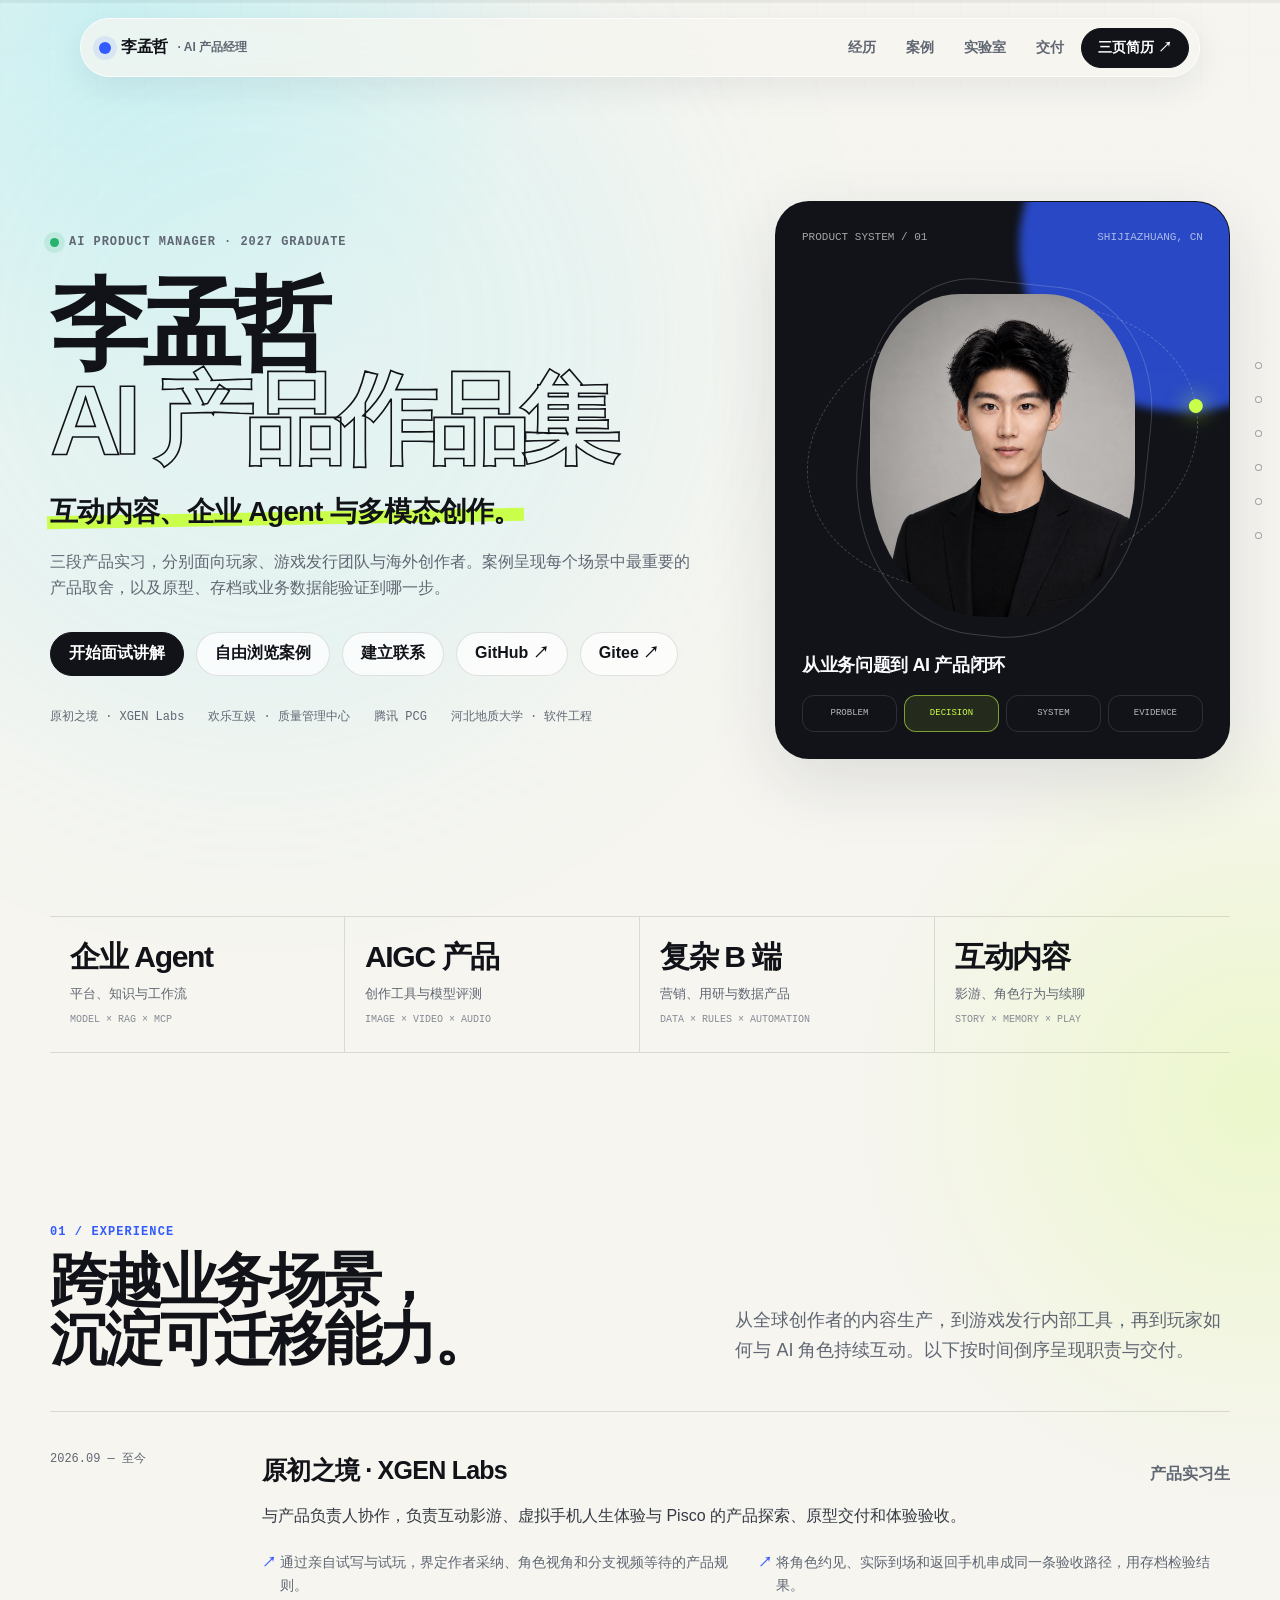
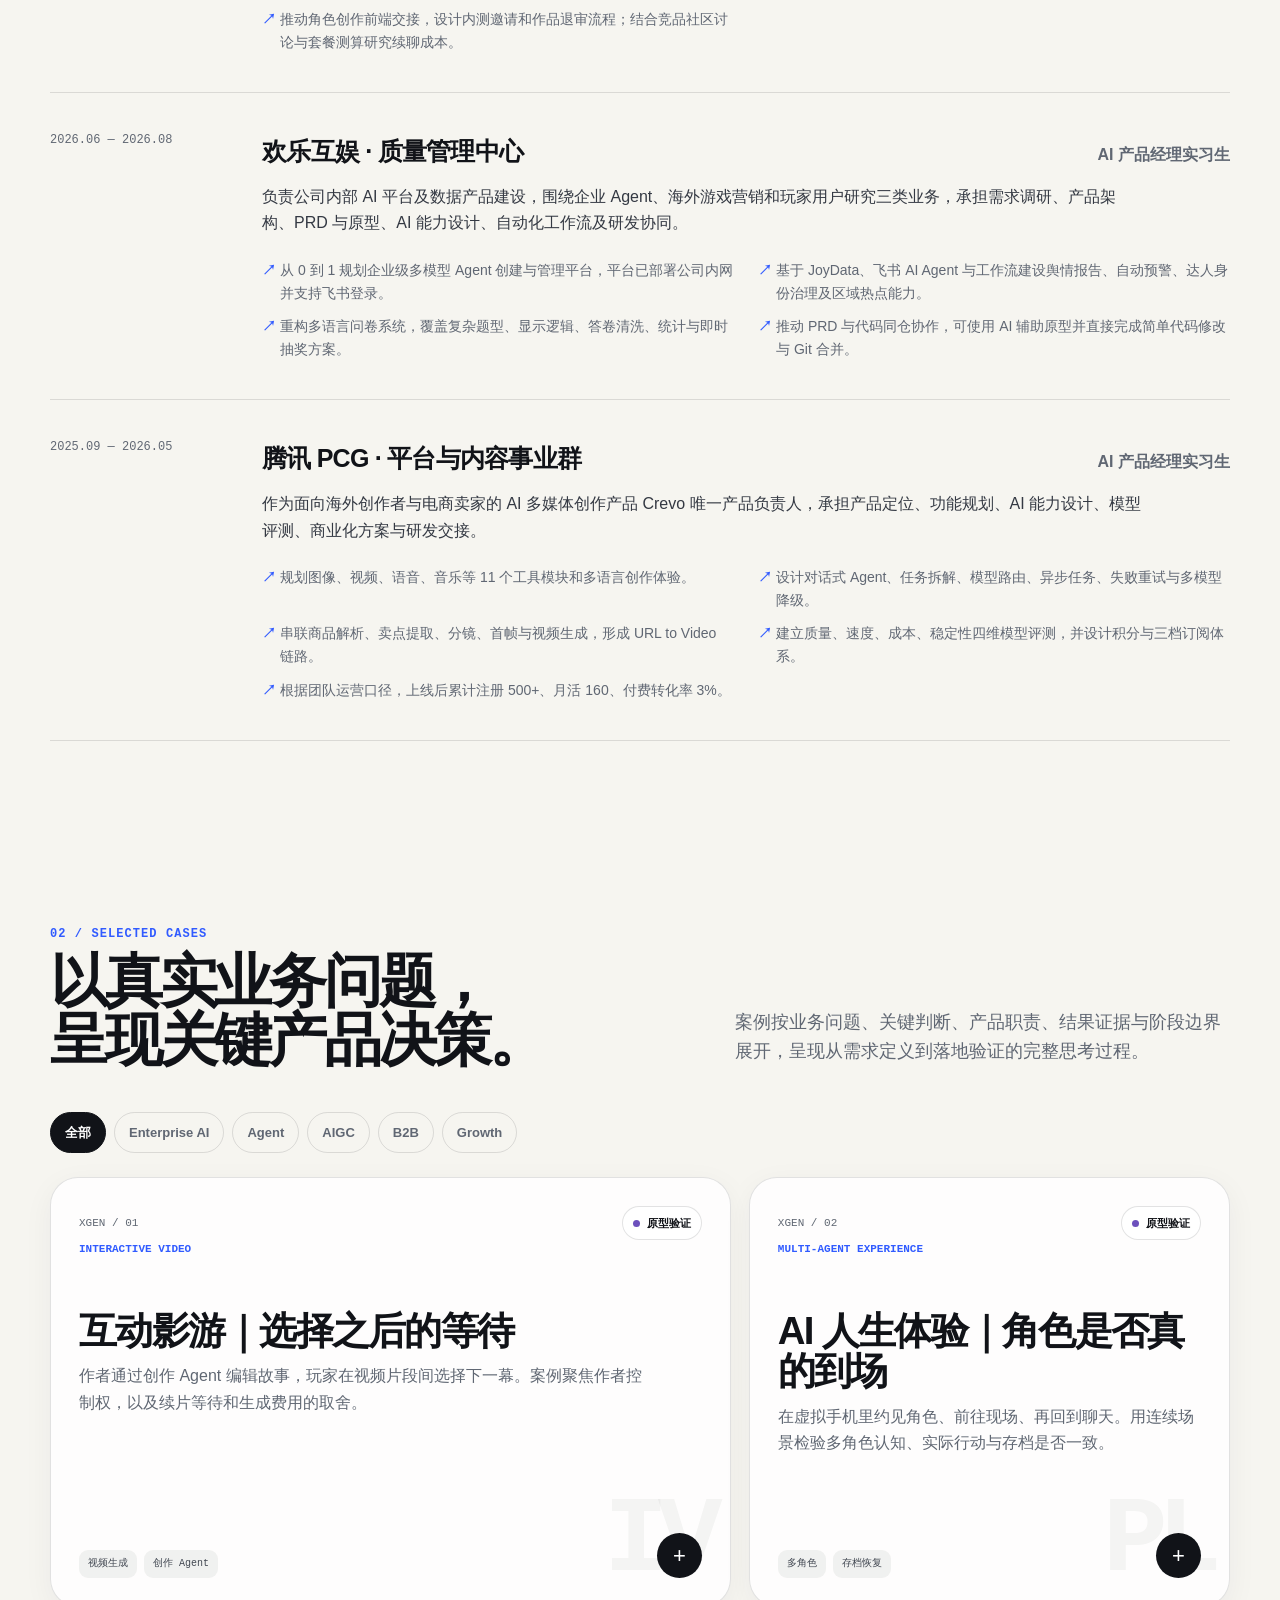
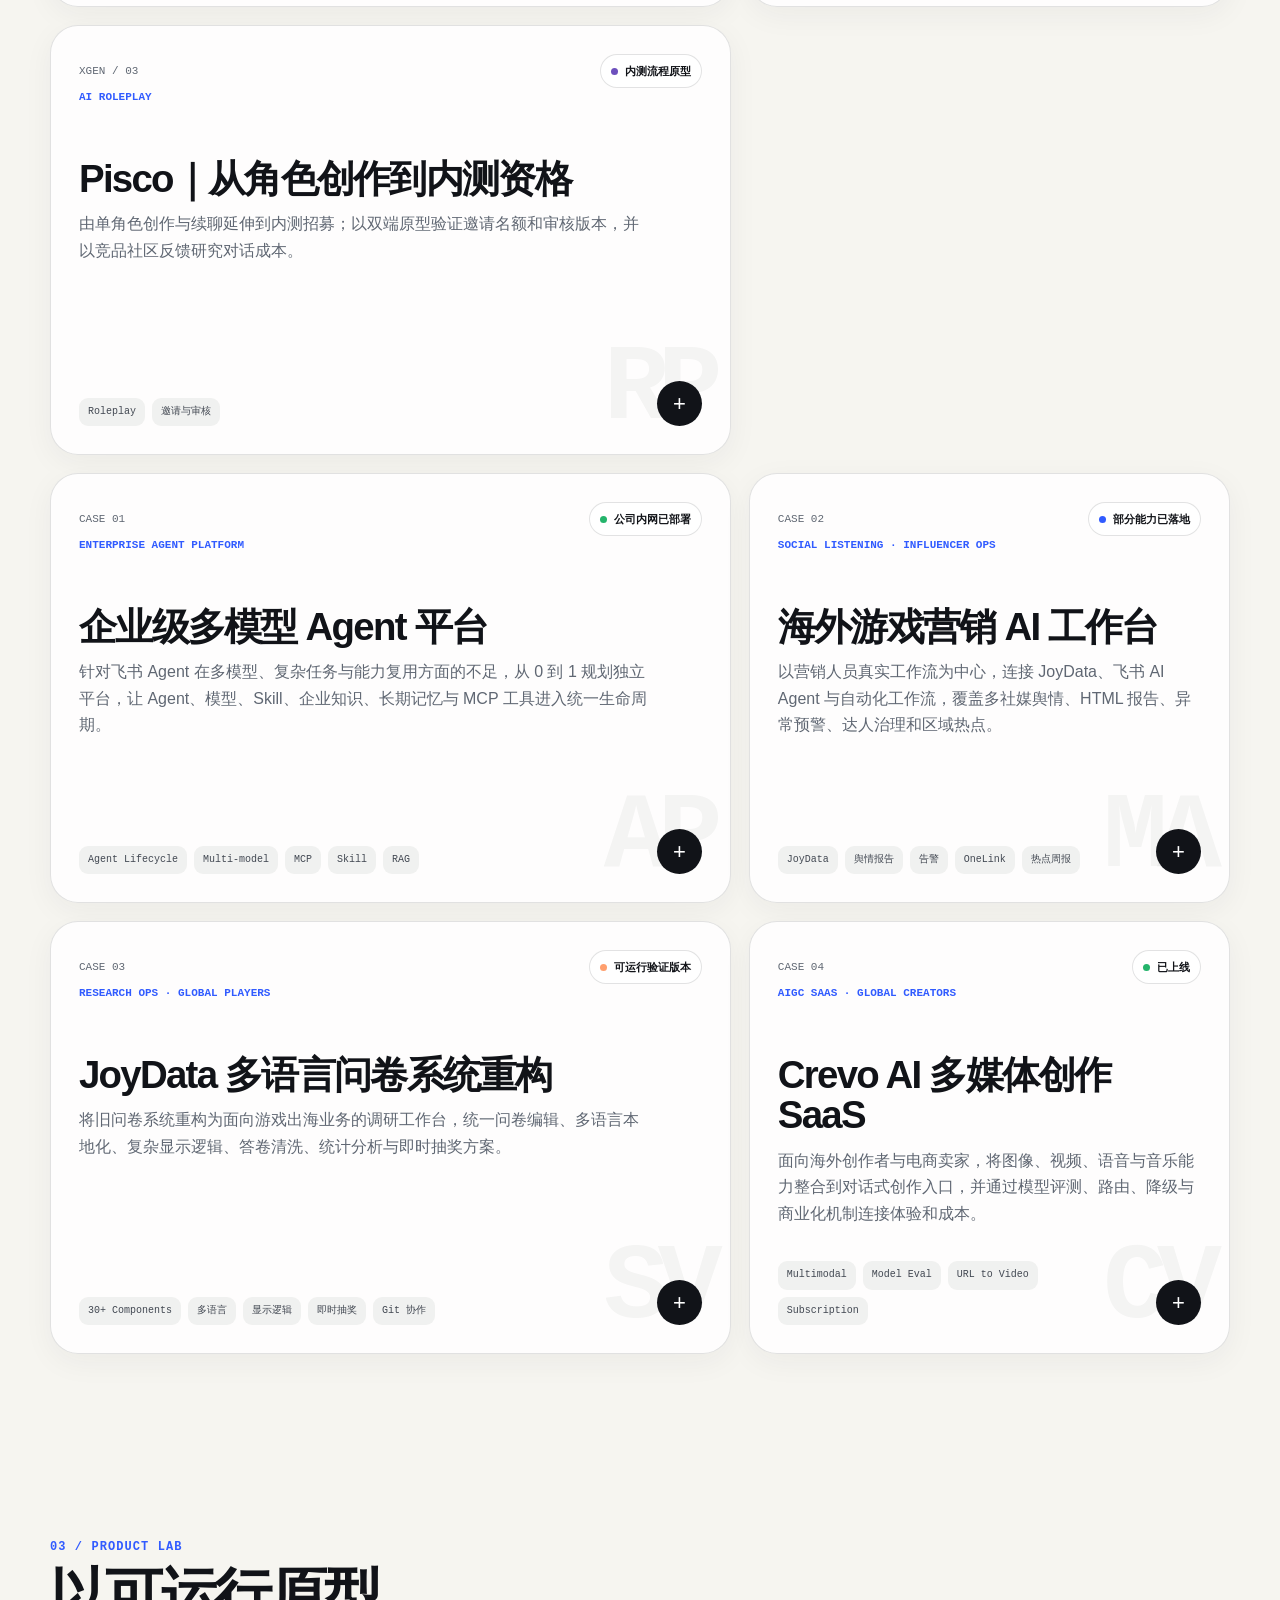
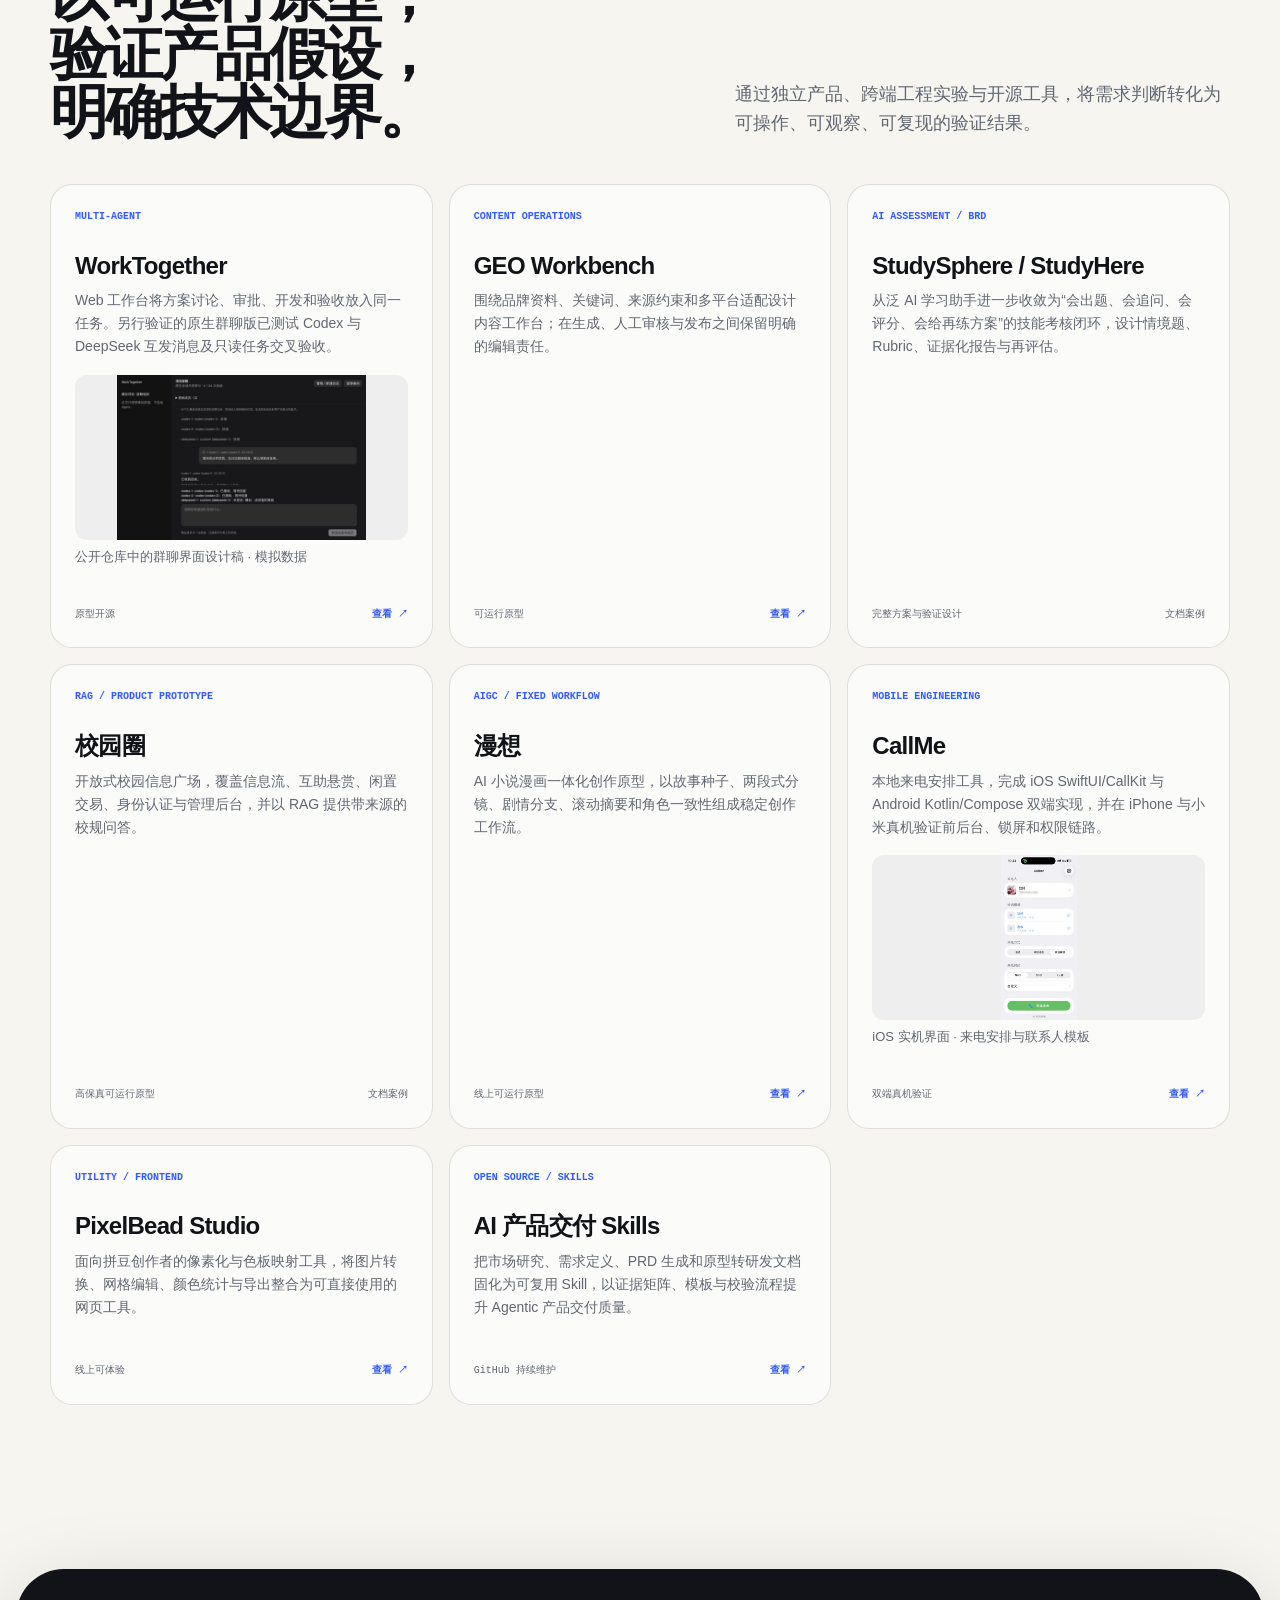
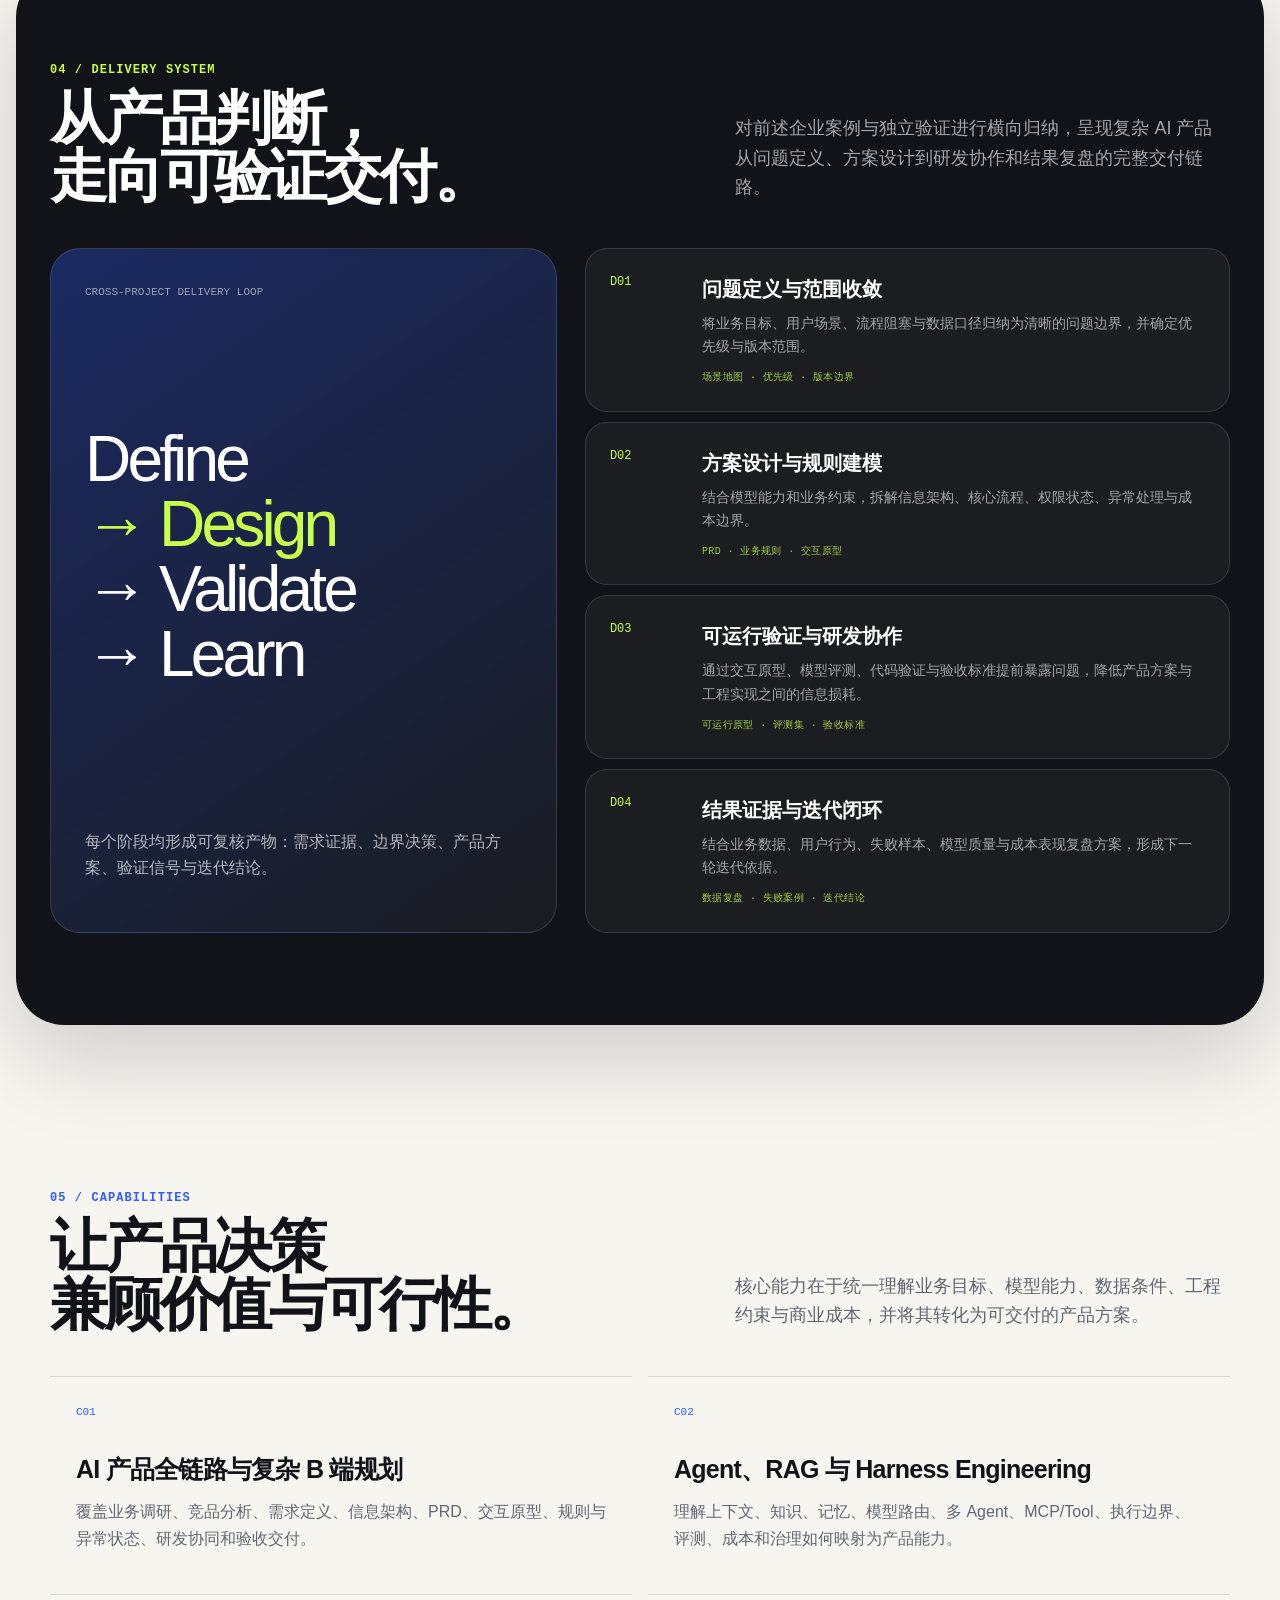
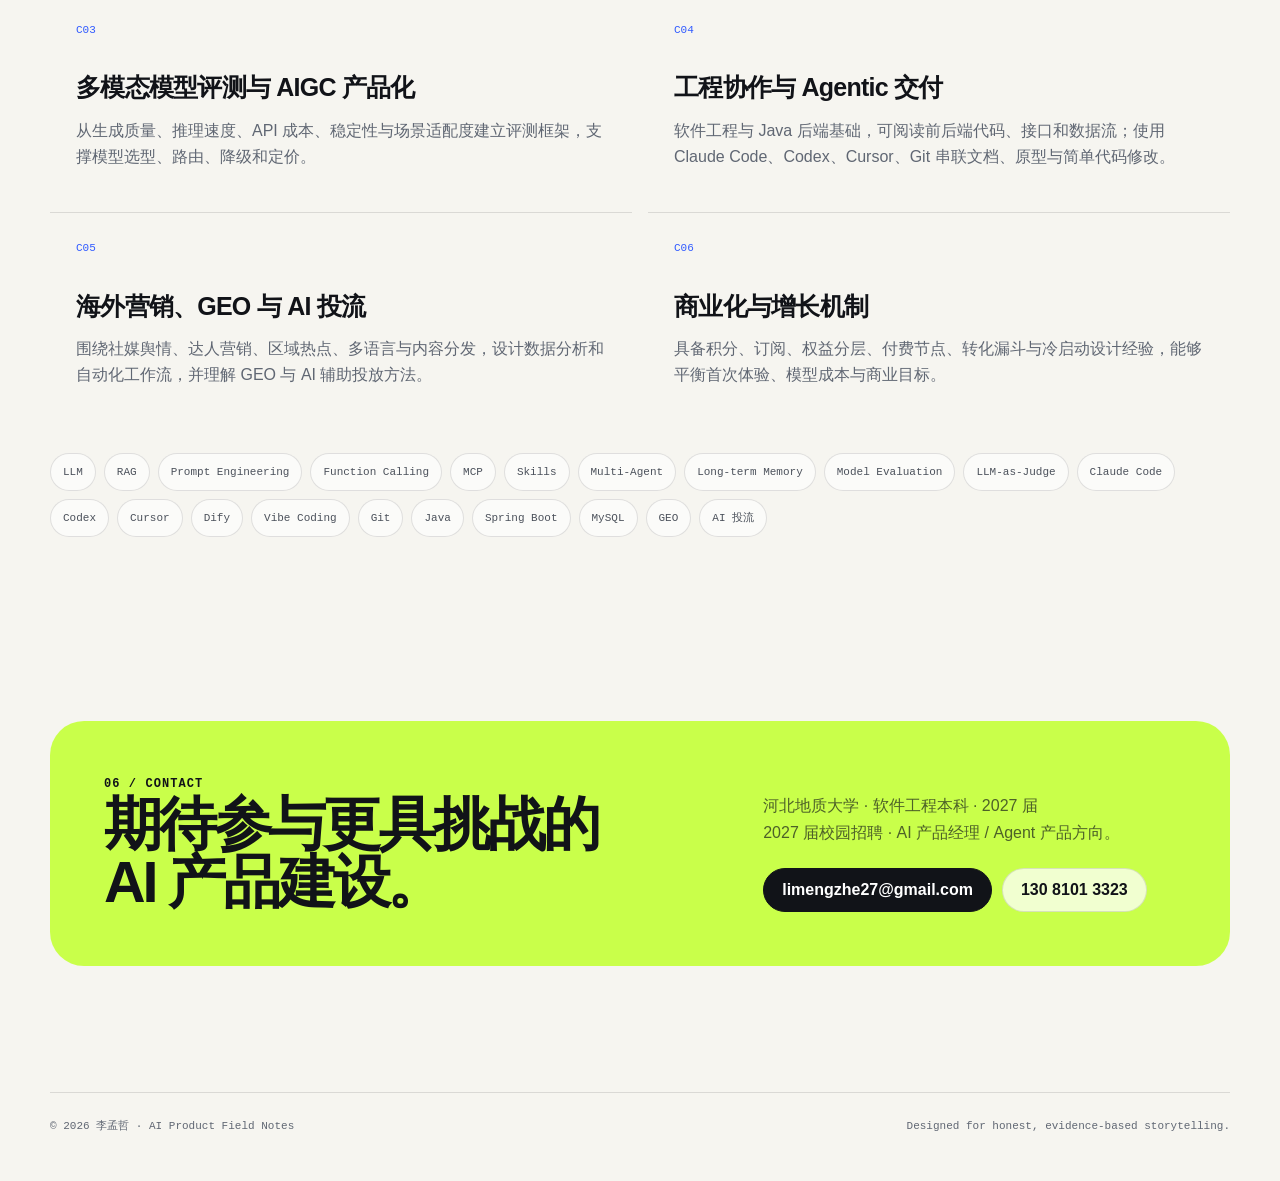
==== index.html @ 2d488826 "Publish interview portfolio and resume on GitHub Pages" ====
<!doctype html>
<html lang="zh-CN">
<head>
  <meta charset="utf-8">
  <meta name="viewport" content="width=device-width, initial-scale=1">
  <meta name="description" content="李孟哲，2027届 AI 产品经理作品集。原初之境、欢乐互娱、腾讯 PCG 三段实习中的产品决策与验证。">
  <meta name="author" content="李孟哲">
  <meta name="keywords" content="AI 产品经理,Agent,RAG,MCP,AIGC,模型评测,复杂 B 端产品,海外营销">
  <meta name="theme-color" content="#f6f5f0">
  <meta property="og:type" content="website">
  <meta property="og:title" content="李孟哲｜AI 产品经理作品集">
  <meta property="og:description" content="把 LLM、Agent 与复杂业务流程转化为能协作、能验证、能落地的产品。">
  <meta property="og:url" content="https://limengzhe27-boop.github.io/ai-product-portfolio/">
  <link rel="canonical" href="https://limengzhe27-boop.github.io/ai-product-portfolio/">
  <link rel="icon" href="data:image/svg+xml,<svg xmlns=%22http://www.w3.org/2000/svg%22 viewBox=%220 0 64 64%22><circle cx=%2232%22 cy=%2232%22 r=%2224%22 fill=%22%23315bff%22/></svg>">
  <title>李孟哲｜AI 产品经理作品集</title>
  <script type="application/ld+json">
    {"@context":"https://schema.org","@type":"Person","name":"李孟哲","jobTitle":"AI 产品经理（2027届）","url":"https://limengzhe27-boop.github.io/ai-product-portfolio/","sameAs":["https://github.com/limengzhe27-boop","https://gitee.com/ztmslmz"],"alumniOf":{"@type":"CollegeOrUniversity","name":"河北地质大学"}}
  </script>
  <style>
    :root {
      --ink: #111318;
      --muted: #606773;
      --paper: #f6f5f0;
      --card: rgba(255, 255, 255, .82);
      --line: rgba(17, 19, 24, .12);
      --blue: #315bff;
      --lime: #c9ff4a;
      --cyan: #67e8f9;
      --orange: #ff9f6e;
      --purple: #9b87f5;
      --shadow: 0 22px 70px rgba(31, 38, 58, .12);
      --radius: 28px;
      --mono: ui-monospace, "SFMono-Regular", Menlo, Monaco, Consolas, monospace;
      --sans: -apple-system, BlinkMacSystemFont, "SF Pro Display", "PingFang SC", "Microsoft YaHei", sans-serif;
    }

    * { box-sizing: border-box; }
    html { scroll-behavior: smooth; }
    body {
      margin: 0;
      color: var(--ink);
      background:
        radial-gradient(circle at 8% 0%, rgba(103, 232, 249, .24), transparent 28rem),
        radial-gradient(circle at 98% 12%, rgba(201, 255, 74, .22), transparent 25rem),
        var(--paper);
      font-family: var(--sans);
      line-height: 1.65;
      overflow-x: hidden;
    }

    main, footer { position: relative; z-index: 1; }

    .scene-wash {
      --wash-color: rgba(103, 232, 249, .34);
      --wash-x: -12vw;
      --wash-y: -8vh;
      --wash-scale: 1;
      position: fixed;
      z-index: 0;
      left: 0;
      top: 0;
      width: min(64vw, 920px);
      aspect-ratio: 1;
      border-radius: 50%;
      background-color: var(--wash-color);
      filter: blur(120px);
      opacity: .34;
      transform: translate3d(var(--wash-x), var(--wash-y), 0) scale(var(--wash-scale));
      transition: transform 1.15s cubic-bezier(.22, 1, .36, 1), background-color 1.1s ease, opacity .8s ease;
      pointer-events: none;
      will-change: transform, background-color;
    }

    body::before {
      content: "";
      position: fixed;
      inset: 0;
      pointer-events: none;
      opacity: .28;
      background-image: linear-gradient(rgba(17,19,24,.035) 1px, transparent 1px), linear-gradient(90deg, rgba(17,19,24,.035) 1px, transparent 1px);
      background-size: 48px 48px;
      mask-image: linear-gradient(to bottom, #000, transparent 62%);
      z-index: 0;
    }

    .page-progress { position: fixed; z-index: 90; inset: 0 0 auto; height: 3px; background: rgba(17,19,24,.06); pointer-events: none; }
    .page-progress span { display: block; width: 100%; height: 100%; background: linear-gradient(90deg, var(--blue), var(--cyan), var(--lime)); transform: scaleX(0); transform-origin: left; will-change: transform; }

    a { color: inherit; text-decoration: none; }
    button { font: inherit; }
    .container { width: min(1180px, calc(100% - 40px)); margin: 0 auto; }

    .nav {
      position: fixed;
      inset: 18px 0 auto;
      z-index: 50;
      pointer-events: none;
    }

    .nav-inner {
      width: min(1120px, calc(100% - 32px));
      margin: auto;
      min-height: 58px;
      display: flex;
      align-items: center;
      justify-content: space-between;
      gap: 18px;
      padding: 8px 10px 8px 18px;
      border: 1px solid rgba(255,255,255,.65);
      border-radius: 999px;
      background: rgba(246,245,240,.76);
      backdrop-filter: blur(18px) saturate(130%);
      box-shadow: 0 10px 34px rgba(31,38,58,.08);
      pointer-events: auto;
    }

    .brand { display: flex; align-items: center; gap: 10px; font-weight: 800; letter-spacing: -.03em; }
    .brand-mark { width: 12px; height: 12px; border-radius: 50%; background: var(--blue); box-shadow: 0 0 0 6px rgba(49,91,255,.10); }
    .brand-role { color: var(--muted); font-size: 12px; font-weight: 650; letter-spacing: 0; }
    .nav-links { display: flex; align-items: center; gap: 4px; }
    .nav-links a { padding: 9px 13px; border-radius: 999px; color: var(--muted); font-size: 14px; font-weight: 650; transition: color .25s ease, background .25s ease, transform .25s ease; }
    .nav-links a:hover { color: var(--ink); background: rgba(255,255,255,.74); }
    .nav-links a.active:not(.button) { color: var(--ink); background: rgba(17,19,24,.08); }

    .button {
      display: inline-flex;
      align-items: center;
      justify-content: center;
      gap: 9px;
      min-height: 44px;
      padding: 0 18px;
      border: 1px solid var(--line);
      border-radius: 999px;
      background: rgba(255,255,255,.74);
      color: var(--ink);
      font-weight: 760;
      cursor: pointer;
      transition: transform .25s cubic-bezier(.22,1,.36,1), box-shadow .25s ease, background .25s ease;
    }

    .button:hover { transform: translateY(-2px); box-shadow: 0 10px 24px rgba(31,38,58,.12); }
    .button.primary { border-color: var(--ink); background: var(--ink); color: #fff; }
    .button.small { min-height: 40px; padding: 0 16px; font-size: 14px; }

    .hero { min-height: 100vh; display: grid; align-items: center; padding: 132px 0 72px; }
    .hero-grid { display: grid; grid-template-columns: minmax(0, 1.12fr) minmax(330px, .78fr); gap: 72px; align-items: center; }
    .eyebrow { display: flex; align-items: center; gap: 10px; color: var(--muted); font-family: var(--mono); font-size: 12px; font-weight: 700; letter-spacing: .08em; text-transform: uppercase; }
    .live-dot { width: 9px; height: 9px; border-radius: 50%; background: #24b46b; box-shadow: 0 0 0 6px rgba(36,180,107,.12); }
    h1 { margin: 26px 0 24px; font-size: clamp(54px, 7.7vw, 112px); line-height: .96; letter-spacing: -.075em; }
    h1 .soft { color: transparent; -webkit-text-stroke: 1.6px var(--ink); }
    .hero-lead { max-width: 780px; margin: 0; font-size: clamp(21px, 2.15vw, 31px); line-height: 1.42; letter-spacing: -.025em; }
    .hero-lead strong { position: relative; z-index: 1; }
    .hero-lead strong::after { content: ""; position: absolute; z-index: -1; left: -3px; right: -3px; bottom: .05em; height: .48em; background: var(--lime); transform: rotate(-1deg); }
    .hero-sub { max-width: 730px; margin: 18px 0 0; color: var(--muted); font-size: 16px; }
    .hero-actions { display: flex; flex-wrap: wrap; gap: 12px; margin-top: 30px; }
    .hero-foot { display: flex; flex-wrap: wrap; gap: 10px 24px; margin-top: 32px; color: var(--muted); font-family: var(--mono); font-size: 12px; }

    .system-card {
      position: relative;
      min-height: 540px;
      padding: 26px;
      overflow: hidden;
      border: 1px solid rgba(17,19,24,.13);
      border-radius: 34px;
      background: #111318;
      color: #f8fafc;
      box-shadow: var(--shadow);
      transform-style: preserve-3d;
      transition: transform .28s cubic-bezier(.22,1,.36,1), box-shadow .28s ease;
      will-change: transform;
    }

    .system-card::before { content: ""; position: absolute; width: 330px; height: 330px; right: -120px; top: -120px; border-radius: 50%; background: var(--blue); filter: blur(4px); opacity: .75; }
    .system-top { position: relative; display: flex; justify-content: space-between; align-items: center; font-family: var(--mono); font-size: 11px; color: rgba(255,255,255,.62); }
    .portrait-wrap { position: relative; width: 66%; margin: 48px auto 22px; }
    .portrait-wrap::before { content: ""; position: absolute; inset: -12px; border: 1px solid rgba(255,255,255,.18); border-radius: 36% 36% 46% 46%; transform: rotate(6deg); }
    .portrait { position: relative; width: 100%; aspect-ratio: .82; object-fit: cover; object-position: center 22%; border-radius: 34% 34% 44% 44%; filter: saturate(.88) contrast(1.03); }
    .orbit { position: absolute; inset: 105px 28px auto; height: 280px; border: 1px dashed rgba(255,255,255,.22); border-radius: 50%; transform: rotate(-14deg); pointer-events: none; }
    .orbit-dot { position: absolute; width: 14px; height: 14px; border-radius: 50%; background: var(--lime); top: 50%; right: -7px; box-shadow: 0 0 22px var(--lime); }
    .system-title { position: relative; margin-top: 26px; font-size: 18px; font-weight: 800; letter-spacing: -.02em; }
    .system-flow { position: relative; display: grid; grid-template-columns: repeat(4, 1fr); gap: 7px; margin-top: 14px; }
    .flow-node { padding: 10px 7px; border: 1px solid rgba(255,255,255,.12); border-radius: 12px; color: rgba(255,255,255,.70); font-family: var(--mono); font-size: 9px; text-align: center; }
    .flow-node.active { border-color: rgba(201,255,74,.55); background: rgba(201,255,74,.10); color: var(--lime); }

    .proof-strip { padding: 16px 0 78px; }
    .proof-grid { display: grid; grid-template-columns: repeat(4, 1fr); border-top: 1px solid var(--line); border-bottom: 1px solid var(--line); }
    .proof { padding: 24px 20px; border-right: 1px solid var(--line); }
    .proof:last-child { border-right: 0; }
    .proof-value { font-size: clamp(24px, 2.35vw, 35px); line-height: 1.08; font-weight: 860; letter-spacing: -.045em; word-break: keep-all; }
    .proof-label { margin-top: 10px; color: var(--muted); font-size: 13px; }
    .proof-note { margin-top: 7px; color: #858b94; font-family: var(--mono); font-size: 10px; }

    .section-rail {
      position: fixed;
      z-index: 40;
      top: 50%;
      right: 18px;
      display: grid;
      gap: 4px;
      transform: translateY(-50%);
    }
    .rail-link { position: relative; width: 22px; height: 30px; display: flex; align-items: center; justify-content: flex-end; color: var(--muted); }
    .rail-dot { width: 7px; height: 7px; border: 1px solid rgba(17,19,24,.36); border-radius: 50%; background: rgba(246,245,240,.84); transition: width .3s ease, height .3s ease, background .3s ease, border-color .3s ease, box-shadow .3s ease; }
    .rail-label { position: absolute; right: 20px; padding: 5px 9px; border: 1px solid rgba(255,255,255,.62); border-radius: 999px; background: rgba(246,245,240,.88); box-shadow: 0 8px 22px rgba(31,38,58,.08); font-family: var(--mono); font-size: 9px; font-weight: 750; white-space: nowrap; opacity: 0; transform: translateX(7px); transition: opacity .25s ease, transform .25s ease; pointer-events: none; }
    .rail-link:hover .rail-label, .rail-link.active .rail-label { opacity: 1; transform: none; }
    .rail-link.active .rail-dot { width: 10px; height: 10px; border-color: var(--blue); background: var(--blue); box-shadow: 0 0 0 5px rgba(49,91,255,.12); }

    section { padding: 92px 0; scroll-margin-top: 92px; }
    .section-head { display: grid; grid-template-columns: minmax(0, 1.12fr) minmax(340px, .88fr); gap: 56px; align-items: end; margin-bottom: 42px; }
    .section-index { color: var(--blue); font-family: var(--mono); font-size: 12px; font-weight: 800; letter-spacing: .09em; text-transform: uppercase; }
    h2 { margin: 8px 0 0; font-size: clamp(38px, 4.5vw, 64px); line-height: 1.02; letter-spacing: -.055em; word-break: keep-all; }
    .title-line { display: block; white-space: nowrap; }
    .section-desc { max-width: 670px; margin: 0 0 3px auto; color: var(--muted); font-size: 18px; }

    .timeline { border-top: 1px solid var(--line); }
    .timeline-item { display: grid; grid-template-columns: 180px 1fr; gap: 32px; padding: 38px 0; border-bottom: 1px solid var(--line); }
    .timeline-date { color: var(--muted); font-family: var(--mono); font-size: 12px; }
    .company-line { display: flex; flex-wrap: wrap; justify-content: space-between; gap: 12px 30px; align-items: baseline; }
    .company { font-size: 25px; font-weight: 850; letter-spacing: -.03em; }
    .role { color: var(--muted); font-weight: 650; }
    .timeline-summary { max-width: 880px; margin: 12px 0 0; color: #343943; }
    .timeline-points { display: grid; grid-template-columns: repeat(2, 1fr); gap: 10px 24px; margin: 22px 0 0; padding: 0; list-style: none; }
    .timeline-points li { position: relative; padding-left: 18px; color: var(--muted); font-size: 14px; }
    .timeline-points li::before { content: "↗"; position: absolute; left: 0; color: var(--blue); font-weight: 800; }

    .case-controls { display: flex; flex-wrap: wrap; gap: 8px; margin-bottom: 24px; }
    .filter { padding: 9px 14px; border: 1px solid var(--line); border-radius: 999px; background: transparent; color: var(--muted); cursor: pointer; font-size: 13px; font-weight: 700; }
    .filter.active, .filter:hover { border-color: var(--ink); background: var(--ink); color: white; }
    .case-grid { display: grid; grid-template-columns: repeat(12, 1fr); gap: 18px; }
    .case-card {
      --mx: 50%;
      --my: 50%;
      grid-column: span 6;
      position: relative;
      min-height: 430px;
      display: flex;
      flex-direction: column;
      padding: 28px;
      overflow: hidden;
      border: 1px solid var(--line);
      border-radius: var(--radius);
      background: var(--card);
      box-shadow: 0 8px 30px rgba(31,38,58,.05);
      cursor: pointer;
      transition: transform .35s cubic-bezier(.22,1,.36,1), box-shadow .3s ease, opacity .25s ease;
    }
    .case-card:hover { transform: translateY(-5px); box-shadow: var(--shadow); }
    .case-card::before { content: ""; position: absolute; z-index: 0; inset: 0; background: radial-gradient(420px circle at var(--mx) var(--my), rgba(49,91,255,.12), transparent 44%); opacity: 0; transition: opacity .3s ease; pointer-events: none; }
    .case-card:hover::before { opacity: 1; }
    .case-card.wide { grid-column: span 7; }
    .case-card.narrow { grid-column: span 5; }
    .case-card::after { content: attr(data-code); position: absolute; right: 18px; bottom: -24px; color: rgba(17,19,24,.045); font-family: var(--mono); font-size: 108px; font-weight: 900; letter-spacing: -.1em; }
    .case-top { position: relative; z-index: 1; display: flex; align-items: center; justify-content: space-between; gap: 12px; }
    .case-number { color: var(--muted); font-family: var(--mono); font-size: 11px; }
    .stage { display: inline-flex; align-items: center; gap: 7px; padding: 7px 10px; border: 1px solid var(--line); border-radius: 999px; background: rgba(255,255,255,.7); font-size: 11px; font-weight: 800; }
    .stage::before { content: ""; width: 7px; height: 7px; border-radius: 50%; background: var(--stage, #78808c); }
    .case-title { position: relative; z-index: 1; margin: 52px 0 12px; font-size: clamp(28px, 3vw, 44px); line-height: 1.06; letter-spacing: -.045em; }
    .case-kicker { position: relative; z-index: 1; color: var(--blue); font-family: var(--mono); font-size: 11px; font-weight: 800; text-transform: uppercase; }
    .case-desc { position: relative; z-index: 1; max-width: 570px; margin: 0; color: var(--muted); }
    .case-bottom { position: relative; z-index: 1; display: flex; align-items: end; justify-content: space-between; gap: 22px; margin-top: auto; padding-top: 34px; }
    .tag-list { display: flex; flex-wrap: wrap; gap: 7px; }
    .tag { padding: 6px 9px; border-radius: 9px; background: rgba(17,19,24,.055); color: #424852; font-family: var(--mono); font-size: 10px; }
    .open-case { width: 45px; height: 45px; flex: 0 0 auto; display: grid; place-items: center; border-radius: 50%; background: var(--ink); color: #fff; font-size: 22px; transition: transform .2s ease; }
    .case-card:hover .open-case { transform: rotate(45deg); }

    .method { width: min(1480px, calc(100% - 32px)); margin: 72px auto; border-radius: 48px; background: #111318; color: white; box-shadow: 0 30px 90px rgba(17,19,24,.18); overflow: hidden; }
    .method .section-desc { color: rgba(255,255,255,.62); }
    .method .section-index { color: var(--lime); }
    .method-grid { display: grid; grid-template-columns: .88fr 1.12fr; gap: 28px; align-items: stretch; }
    .formula { min-height: 460px; display: flex; flex-direction: column; justify-content: space-between; padding: 34px; border: 1px solid rgba(255,255,255,.12); border-radius: 30px; background: linear-gradient(145deg, rgba(49,91,255,.32), rgba(255,255,255,.04)); }
    .formula-label { color: rgba(255,255,255,.56); font-family: var(--mono); font-size: 11px; }
    .formula-main { margin: 36px 0; font-size: clamp(40px, 5vw, 76px); line-height: 1.02; letter-spacing: -.06em; }
    .formula-main .accent { color: var(--lime); }
    .formula-note { max-width: 540px; color: rgba(255,255,255,.68); }
    .method-stack { display: grid; gap: 10px; }
    .method-card { display: grid; grid-template-columns: 72px 1fr; gap: 20px; padding: 24px; border: 1px solid rgba(255,255,255,.12); border-radius: 22px; background: rgba(255,255,255,.045); }
    .method-code { color: var(--lime); font-family: var(--mono); font-size: 12px; }
    .method-card h3 { margin: 0 0 6px; font-size: 20px; }
    .method-card p { margin: 0; color: rgba(255,255,255,.6); font-size: 14px; }
    .method-output { margin-top: 12px; color: rgba(201,255,74,.78); font-family: var(--mono); font-size: 10px; letter-spacing: .04em; text-transform: uppercase; }

    .lab-grid { display: grid; grid-template-columns: repeat(3, 1fr); gap: 16px; }
    .lab-card { min-height: 260px; padding: 24px; border: 1px solid var(--line); border-radius: 22px; background: rgba(255,255,255,.58); display: flex; flex-direction: column; }
    .lab-type { color: var(--blue); font-family: var(--mono); font-size: 10px; font-weight: 800; text-transform: uppercase; }
    .lab-card h3 { margin: 26px 0 10px; font-size: 24px; line-height: 1.15; letter-spacing: -.03em; }
    .lab-card p { margin: 0; color: var(--muted); font-size: 14px; }
    .lab-foot { display: flex; justify-content: space-between; align-items: center; gap: 10px; margin-top: auto; padding-top: 24px; color: var(--muted); font-family: var(--mono); font-size: 10px; }
    .lab-foot a { color: var(--blue); font-weight: 800; }

    .capability-grid { display: grid; grid-template-columns: repeat(2, 1fr); gap: 16px; }
    .capability { padding: 26px; border-top: 1px solid var(--line); }
    .capability-num { color: var(--blue); font-family: var(--mono); font-size: 11px; }
    .capability h3 { margin: 28px 0 9px; font-size: 25px; letter-spacing: -.03em; }
    .capability p { margin: 0; color: var(--muted); }
    .skill-cloud { display: flex; flex-wrap: wrap; gap: 8px; margin-top: 38px; }
    .skill-cloud span { padding: 9px 12px; border: 1px solid var(--line); border-radius: 999px; background: rgba(255,255,255,.58); color: #4b515b; font-family: var(--mono); font-size: 11px; }

    .contact-card { display: grid; grid-template-columns: 1.2fr .8fr; gap: 40px; padding: 54px; border-radius: 34px; background: var(--lime); }
    .contact-card h2 { max-width: 720px; margin: 0; }
    .contact-side { align-self: end; }
    .contact-side p { margin: 0 0 22px; color: rgba(17,19,24,.67); }
    .contact-links { display: flex; flex-wrap: wrap; gap: 10px; }
    footer { padding: 34px 0 46px; color: var(--muted); font-family: var(--mono); font-size: 11px; }
    .footer-inner { display: flex; justify-content: space-between; gap: 20px; border-top: 1px solid var(--line); padding-top: 24px; }

    .drawer-backdrop { position: fixed; inset: 0; z-index: 80; display: flex; justify-content: flex-end; visibility: hidden; opacity: 0; background: rgba(17,19,24,.42); backdrop-filter: blur(0); transition: opacity .35s ease, visibility .35s, backdrop-filter .35s ease; pointer-events: none; }
    .drawer-backdrop.open { visibility: visible; opacity: 1; backdrop-filter: blur(8px); pointer-events: auto; }
    .drawer { width: min(720px, 100%); height: 100%; overflow-y: auto; padding: 34px clamp(24px, 5vw, 54px) 54px; background: var(--paper); box-shadow: -30px 0 80px rgba(17,19,24,.22); transform: translateX(100%) scale(.985); transition: transform .42s cubic-bezier(.22,1,.36,1); }
    .drawer-backdrop.open .drawer { transform: none; }
    .drawer-top { display: flex; justify-content: space-between; align-items: center; gap: 18px; }
    .drawer-close { width: 44px; height: 44px; border: 1px solid var(--line); border-radius: 50%; background: white; cursor: pointer; font-size: 22px; }
    .drawer h3 { margin: 52px 0 10px; max-width: 620px; font-size: clamp(36px, 4vw, 54px); line-height: 1.03; letter-spacing: -.052em; text-wrap: balance; }
    .drawer-summary { color: var(--muted); font-size: 18px; }
    .drawer-meta { display: grid; grid-template-columns: repeat(3, 1fr); gap: 10px; margin: 28px 0; }
    .meta-cell { padding: 14px; border: 1px solid var(--line); border-radius: 14px; background: rgba(255,255,255,.62); }
    .meta-label { color: var(--muted); font-family: var(--mono); font-size: 9px; text-transform: uppercase; }
    .meta-value { margin-top: 7px; font-size: 13px; font-weight: 780; }
    .drawer-section { margin-top: 34px; }
    .drawer-section h4 { margin: 0 0 12px; font-size: 14px; text-transform: uppercase; letter-spacing: .08em; }
    .drawer-section ul { margin: 0; padding: 0; list-style: none; }
    .drawer-section li { position: relative; padding: 12px 0 12px 22px; border-top: 1px solid var(--line); }
    .drawer-section li::before { content: "↗"; position: absolute; left: 0; color: var(--blue); font-weight: 800; }
    .truth-note { margin-top: 34px; padding: 18px; border: 1px solid rgba(49,91,255,.28); border-radius: 16px; background: rgba(49,91,255,.06); color: #3f4651; font-size: 13px; }
    .drawer-stats { display: grid; grid-template-columns: repeat(2, 1fr); gap: 10px; margin-top: 28px; }
    .drawer-stat { padding: 18px; border-radius: 16px; background: #111318; color: white; }
    .drawer-stat b { display: block; color: var(--lime); font-size: 28px; letter-spacing: -.04em; }
    .drawer-stat span { color: rgba(255,255,255,.62); font-size: 12px; }

    .reveal { opacity: 1; transform: none; }
    .motion-ready .reveal { opacity: 0; filter: blur(7px); transform: translateY(38px) scale(.985); transition: opacity .72s ease, filter .72s ease, transform .85s cubic-bezier(.22,1,.36,1); }
    .motion-ready .reveal.visible { opacity: 1; filter: none; transform: none; }
    .motion-ready .motion-item { opacity: 0; transform: translateY(24px); transition: opacity .55s ease var(--delay, 0ms), transform .72s cubic-bezier(.22,1,.36,1) var(--delay, 0ms); }
    .motion-ready .reveal.visible .motion-item, .motion-ready .motion-item.visible { opacity: 1; transform: none; }
    .motion-ready .title-line { opacity: 0; transform: translateY(22px); transition: opacity .62s ease, transform .78s cubic-bezier(.22,1,.36,1); }
    .motion-ready .visible .title-line { opacity: 1; transform: none; }
    .motion-ready .visible .title-line:nth-child(2) { transition-delay: 90ms; }
    .motion-ready .visible .title-line:nth-child(3) { transition-delay: 160ms; }
    .motion-ready .visible .title-line:nth-child(4) { transition-delay: 220ms; }
    .case-grid.is-switching .case-card { opacity: 0; transform: translateY(12px) scale(.985); }

    @media (max-width: 1040px) {
      .section-head { grid-template-columns: 1fr; gap: 24px; }
      .section-desc { margin-left: 0; }
      .section-rail { display: none; }
    }

    @media (max-width: 900px) {
      .nav-links a:not(.resume-link) { display: none; }
      .hero-grid, .method-grid, .contact-card { grid-template-columns: 1fr; }
      .system-card { min-height: 490px; }
      .portrait-wrap { width: 46%; min-width: 220px; }
      .section-desc { margin-left: 0; }
      .proof-grid { grid-template-columns: repeat(2, 1fr); }
      .proof:nth-child(2) { border-right: 0; }
      .proof:nth-child(-n+2) { border-bottom: 1px solid var(--line); }
      .case-card, .case-card.wide, .case-card.narrow { grid-column: span 12; }
      .lab-grid { grid-template-columns: repeat(2, 1fr); }
    }

    @media (max-width: 640px) {
      .container { width: min(100% - 26px, 1180px); }
      .nav { top: 10px; }
      .nav-inner { width: calc(100% - 18px); min-height: 52px; }
      .brand { font-size: 14px; }
      .brand-role { display: none; }
      .hero { padding-top: 112px; }
      h1 { font-size: clamp(48px, 14vw, 64px); }
      h2 { font-size: clamp(32px, 9vw, 42px); }
      .hero-grid { gap: 40px; }
      .system-card { min-height: 450px; padding: 20px; }
      .portrait-wrap { width: 62%; }
      .proof { padding: 20px 12px; }
      section { padding: 72px 0; }
      .method { width: calc(100% - 14px); margin: 38px auto; border-radius: 30px; }
      .timeline-item { grid-template-columns: 1fr; gap: 10px; }
      .timeline-points { grid-template-columns: 1fr; }
      .lab-grid, .capability-grid { grid-template-columns: 1fr; }
      .contact-card { padding: 32px 24px; }
      .drawer-meta { grid-template-columns: 1fr; }
      .drawer-stats { grid-template-columns: 1fr; }
      .footer-inner { flex-direction: column; }
    }

    @media (max-width: 360px) {
      h2 { font-size: 30px; }
    }

    @media (prefers-reduced-motion: reduce) {
      *, *::before, *::after { scroll-behavior: auto !important; animation: none !important; transition: none !important; }
      .reveal, .motion-ready .reveal, .motion-ready .motion-item, .motion-ready .title-line { opacity: 1; filter: none; transform: none; }
      .scene-wash, .page-progress { display: none; }
    }
    .tour-nav { position:sticky; bottom:0; display:flex; flex-wrap:wrap; align-items:center; gap:.5rem; background:var(--card); padding:12px 0; margin-top:18px; } .tour-nav span{margin-right:auto}.tour-nav button:disabled{opacity:.4}
    .lab-figure{margin:16px 0}.lab-figure img{width:100%;height:165px;object-fit:contain;display:block;background:#eee;border-radius:12px}.lab-figure figcaption{font-size:13px;margin-top:6px;color:var(--muted)}
  </style>
</head>
<body>
  <div class="scene-wash" id="sceneWash" aria-hidden="true"></div>
  <div class="page-progress" aria-hidden="true"><span id="pageProgressBar"></span></div>
  <nav class="nav" aria-label="主导航">
    <div class="nav-inner">
      <a class="brand" href="#top" aria-label="李孟哲的个人作品集首页"><span class="brand-mark"></span><span>李孟哲</span><span class="brand-role">· AI 产品经理</span></a>
      <div class="nav-links">
        <a href="#experience" data-section="experience">经历</a>
        <a href="#cases" data-section="cases">案例</a>
        <a href="#lab" data-section="lab">实验室</a>
        <a href="#method" data-section="method">交付</a>
        <a class="button small primary resume-link" href="./assets/resume-2027.pdf" target="_blank" rel="noreferrer">三页简历 ↗</a>
      </div>
    </div>
  </nav>

  <nav class="section-rail" aria-label="章节进度">
    <a class="rail-link" href="#experience" data-section="experience"><span class="rail-label">01 经历</span><span class="rail-dot"></span></a>
    <a class="rail-link" href="#cases" data-section="cases"><span class="rail-label">02 案例</span><span class="rail-dot"></span></a>
    <a class="rail-link" href="#lab" data-section="lab"><span class="rail-label">03 实验室</span><span class="rail-dot"></span></a>
    <a class="rail-link" href="#method" data-section="method"><span class="rail-label">04 交付</span><span class="rail-dot"></span></a>
    <a class="rail-link" href="#capabilities" data-section="capabilities"><span class="rail-label">05 能力</span><span class="rail-dot"></span></a>
    <a class="rail-link" href="#contact" data-section="contact"><span class="rail-label">06 联系</span><span class="rail-dot"></span></a>
  </nav>

  <main id="top">
    <section class="hero" data-scene="top">
      <div class="container hero-grid">
        <div class="reveal">
          <div class="eyebrow"><span class="live-dot"></span>AI PRODUCT MANAGER · 2027 GRADUATE</div>
          <h1>李孟哲<br><span class="soft">AI 产品作品集</span></h1>
          <p class="hero-lead"><strong>互动内容、企业 Agent 与多模态创作。</strong></p>
          <p class="hero-sub">三段产品实习，分别面向玩家、游戏发行团队与海外创作者。案例呈现每个场景中最重要的产品取舍，以及原型、存档或业务数据能验证到哪一步。</p>
          <div class="hero-actions">
            <button type="button" class="button primary" id="tourStart">开始面试讲解</button><a class="button" href="#cases">自由浏览案例</a>
            <a class="button" href="mailto:limengzhe27@gmail.com">建立联系</a>
            <a class="button" href="https://github.com/limengzhe27-boop" target="_blank" rel="noreferrer">GitHub ↗</a>
            <a class="button" href="https://gitee.com/ztmslmz" target="_blank" rel="noreferrer">Gitee ↗</a>
          </div>
          <div class="hero-foot"><span>原初之境 · XGEN Labs</span><span>欢乐互娱 · 质量管理中心</span><span>腾讯 PCG</span><span>河北地质大学 · 软件工程</span></div>
        </div>

        <aside class="system-card reveal" aria-label="个人产品系统图">
          <div class="system-top"><span>PRODUCT SYSTEM / 01</span><span>SHIJIAZHUANG, CN</span></div>
          <div class="orbit"><span class="orbit-dot"></span></div>
          <div class="portrait-wrap"><img class="portrait" src="./assets/portrait.png" alt="李孟哲证件照"></div>
          <div class="system-title">从业务问题到 AI 产品闭环</div>
          <div class="system-flow">
            <div class="flow-node">PROBLEM</div>
            <div class="flow-node active">DECISION</div>
            <div class="flow-node">SYSTEM</div>
            <div class="flow-node">EVIDENCE</div>
          </div>
        </aside>
      </div>
    </section>

    <div class="proof-strip">
      <div class="container proof-grid reveal">
        <div class="proof"><div class="proof-value">企业 Agent</div><div class="proof-label">平台、知识与工作流</div><div class="proof-note">MODEL × RAG × MCP</div></div>
        <div class="proof"><div class="proof-value">AIGC 产品</div><div class="proof-label">创作工具与模型评测</div><div class="proof-note">IMAGE × VIDEO × AUDIO</div></div>
        <div class="proof"><div class="proof-value">复杂 B 端</div><div class="proof-label">营销、用研与数据产品</div><div class="proof-note">DATA × RULES × AUTOMATION</div></div>
        <div class="proof"><div class="proof-value">互动内容</div><div class="proof-label">影游、角色行为与续聊</div><div class="proof-note">STORY × MEMORY × PLAY</div></div>
      </div>
    </div>

    <section id="experience">
      <div class="container">
        <header class="section-head reveal">
          <div><div class="section-index">01 / EXPERIENCE</div><h2><span class="title-line">跨越业务场景，</span><span class="title-line">沉淀可迁移能力。</span></h2></div>
          <p class="section-desc">从全球创作者的内容生产，到游戏发行内部工具，再到玩家如何与 AI 角色持续互动。以下按时间倒序呈现职责与交付。</p>
        </header>

        <div class="timeline reveal">
          <article class="timeline-item"><div class="timeline-date">2026.09 — 至今</div><div><div class="company-line"><div class="company">原初之境 · XGEN Labs</div><div class="role">产品实习生</div></div><p class="timeline-summary">与产品负责人协作，负责互动影游、虚拟手机人生体验与 Pisco 的产品探索、原型交付和体验验收。</p><ul class="timeline-points"><li>通过亲自试写与试玩，界定作者采纳、角色视角和分支视频等待的产品规则。</li><li>将角色约见、实际到场和返回手机串成同一条验收路径，用存档检验结果。</li><li>推动角色创作前端交接，设计内测邀请和作品退审流程；结合竞品社区讨论与套餐测算研究续聊成本。</li></ul></div></article>
          <article class="timeline-item">
            <div class="timeline-date">2026.06 — 2026.08</div>
            <div>
              <div class="company-line"><div class="company">欢乐互娱 · 质量管理中心</div><div class="role">AI 产品经理实习生</div></div>
              <p class="timeline-summary">负责公司内部 AI 平台及数据产品建设，围绕企业 Agent、海外游戏营销和玩家用户研究三类业务，承担需求调研、产品架构、PRD 与原型、AI 能力设计、自动化工作流及研发协同。</p>
              <ul class="timeline-points">
                <li>从 0 到 1 规划企业级多模型 Agent 创建与管理平台，平台已部署公司内网并支持飞书登录。</li>
                <li>基于 JoyData、飞书 AI Agent 与工作流建设舆情报告、自动预警、达人身份治理及区域热点能力。</li>
                <li>重构多语言问卷系统，覆盖复杂题型、显示逻辑、答卷清洗、统计与即时抽奖方案。</li>
                <li>推动 PRD 与代码同仓协作，可使用 AI 辅助原型并直接完成简单代码修改与 Git 合并。</li>
              </ul>
            </div>
          </article>

          <article class="timeline-item">
            <div class="timeline-date">2025.09 — 2026.05</div>
            <div>
              <div class="company-line"><div class="company">腾讯 PCG · 平台与内容事业群</div><div class="role">AI 产品经理实习生</div></div>
              <p class="timeline-summary">作为面向海外创作者与电商卖家的 AI 多媒体创作产品 Crevo 唯一产品负责人，承担产品定位、功能规划、AI 能力设计、模型评测、商业化方案与研发交接。</p>
              <ul class="timeline-points">
                <li>规划图像、视频、语音、音乐等 11 个工具模块和多语言创作体验。</li>
                <li>设计对话式 Agent、任务拆解、模型路由、异步任务、失败重试与多模型降级。</li>
                <li>串联商品解析、卖点提取、分镜、首帧与视频生成，形成 URL to Video 链路。</li>
                <li>建立质量、速度、成本、稳定性四维模型评测，并设计积分与三档订阅体系。</li>
                <li>根据团队运营口径，上线后累计注册 500+、月活 160、付费转化率 3%。</li>
              </ul>
            </div>
          </article>
        </div>
      </div>
    </section>

    <section id="cases">
      <div class="container">
        <header class="section-head reveal">
          <div><div class="section-index">02 / SELECTED CASES</div><h2><span class="title-line">以真实业务问题，</span><span class="title-line">呈现关键产品决策。</span></h2></div>
          <p class="section-desc">案例按业务问题、关键判断、产品职责、结果证据与阶段边界展开，呈现从需求定义到落地验证的完整思考过程。</p>
        </header>
        <div class="case-controls reveal" id="caseFilters"></div>
        <div class="case-grid reveal" id="caseGrid"></div>
      </div>
    </section>

    <section id="lab">
      <div class="container">
        <header class="section-head reveal">
          <div><div class="section-index">03 / PRODUCT LAB</div><h2><span class="title-line">以可运行原型，</span><span class="title-line">验证产品假设，</span><span class="title-line">明确技术边界。</span></h2></div>
          <p class="section-desc">通过独立产品、跨端工程实验与开源工具，将需求判断转化为可操作、可观察、可复现的验证结果。</p>
        </header>
        <div class="lab-grid reveal" id="labGrid"></div>
      </div>
    </section>

    <section class="method" id="method">
      <div class="container">
        <header class="section-head reveal">
          <div><div class="section-index">04 / DELIVERY SYSTEM</div><h2><span class="title-line">从产品判断，</span><span class="title-line">走向可验证交付。</span></h2></div>
          <p class="section-desc">对前述企业案例与独立验证进行横向归纳，呈现复杂 AI 产品从问题定义、方案设计到研发协作和结果复盘的完整交付链路。</p>
        </header>
        <div class="method-grid reveal">
          <div class="formula">
            <div class="formula-label">CROSS-PROJECT DELIVERY LOOP</div>
            <div class="formula-main">Define<br><span class="accent">→ Design</span><br>→ Validate<br>→ Learn</div>
            <p class="formula-note">每个阶段均形成可复核产物：需求证据、边界决策、产品方案、验证信号与迭代结论。</p>
          </div>
          <div class="method-stack">
            <article class="method-card"><div class="method-code">D01</div><div><h3>问题定义与范围收敛</h3><p>将业务目标、用户场景、流程阻塞与数据口径归纳为清晰的问题边界，并确定优先级与版本范围。</p><div class="method-output">场景地图 · 优先级 · 版本边界</div></div></article>
            <article class="method-card"><div class="method-code">D02</div><div><h3>方案设计与规则建模</h3><p>结合模型能力和业务约束，拆解信息架构、核心流程、权限状态、异常处理与成本边界。</p><div class="method-output">PRD · 业务规则 · 交互原型</div></div></article>
            <article class="method-card"><div class="method-code">D03</div><div><h3>可运行验证与研发协作</h3><p>通过交互原型、模型评测、代码验证与验收标准提前暴露问题，降低产品方案与工程实现之间的信息损耗。</p><div class="method-output">可运行原型 · 评测集 · 验收标准</div></div></article>
            <article class="method-card"><div class="method-code">D04</div><div><h3>结果证据与迭代闭环</h3><p>结合业务数据、用户行为、失败样本、模型质量与成本表现复盘方案，形成下一轮迭代依据。</p><div class="method-output">数据复盘 · 失败案例 · 迭代结论</div></div></article>
          </div>
        </div>
      </div>
    </section>

    <section id="capabilities">
      <div class="container">
        <header class="section-head reveal">
          <div><div class="section-index">05 / CAPABILITIES</div><h2><span class="title-line">让产品决策</span><span class="title-line">兼顾价值与可行性。</span></h2></div>
          <p class="section-desc">核心能力在于统一理解业务目标、模型能力、数据条件、工程约束与商业成本，并将其转化为可交付的产品方案。</p>
        </header>
        <div class="capability-grid reveal">
          <article class="capability"><div class="capability-num">C01</div><h3>AI 产品全链路与复杂 B 端规划</h3><p>覆盖业务调研、竞品分析、需求定义、信息架构、PRD、交互原型、规则与异常状态、研发协同和验收交付。</p></article>
          <article class="capability"><div class="capability-num">C02</div><h3>Agent、RAG 与 Harness Engineering</h3><p>理解上下文、知识、记忆、模型路由、多 Agent、MCP/Tool、执行边界、评测、成本和治理如何映射为产品能力。</p></article>
          <article class="capability"><div class="capability-num">C03</div><h3>多模态模型评测与 AIGC 产品化</h3><p>从生成质量、推理速度、API 成本、稳定性与场景适配度建立评测框架，支撑模型选型、路由、降级和定价。</p></article>
          <article class="capability"><div class="capability-num">C04</div><h3>工程协作与 Agentic 交付</h3><p>软件工程与 Java 后端基础，可阅读前后端代码、接口和数据流；使用 Claude Code、Codex、Cursor、Git 串联文档、原型与简单代码修改。</p></article>
          <article class="capability"><div class="capability-num">C05</div><h3>海外营销、GEO 与 AI 投流</h3><p>围绕社媒舆情、达人营销、区域热点、多语言与内容分发，设计数据分析和自动化工作流，并理解 GEO 与 AI 辅助投放方法。</p></article>
          <article class="capability"><div class="capability-num">C06</div><h3>商业化与增长机制</h3><p>具备积分、订阅、权益分层、付费节点、转化漏斗与冷启动设计经验，能够平衡首次体验、模型成本与商业目标。</p></article>
        </div>
        <div class="skill-cloud reveal">
          <span>LLM</span><span>RAG</span><span>Prompt Engineering</span><span>Function Calling</span><span>MCP</span><span>Skills</span><span>Multi-Agent</span><span>Long-term Memory</span><span>Model Evaluation</span><span>LLM-as-Judge</span><span>Claude Code</span><span>Codex</span><span>Cursor</span><span>Dify</span><span>Vibe Coding</span><span>Git</span><span>Java</span><span>Spring Boot</span><span>MySQL</span><span>GEO</span><span>AI 投流</span>
        </div>
      </div>
    </section>

    <section id="contact">
      <div class="container">
        <div class="contact-card reveal">
          <div><div class="section-index" style="color:var(--ink)">06 / CONTACT</div><h2><span class="title-line">期待参与更具挑战的</span><span class="title-line">AI 产品建设。</span></h2></div>
          <div class="contact-side"><p>河北地质大学 · 软件工程本科 · 2027 届<br>2027 届校园招聘 · AI 产品经理 / Agent 产品方向。</p><div class="contact-links"><a class="button primary" href="mailto:limengzhe27@gmail.com">limengzhe27@gmail.com</a><a class="button" href="tel:13081013323">130 8101 3323</a></div></div>
        </div>
      </div>
    </section>
  </main>

  <footer><div class="container footer-inner"><span>© 2026 李孟哲 · AI Product Field Notes</span><span>Designed for honest, evidence-based storytelling.</span></div></footer>

  <div class="drawer-backdrop" id="drawerBackdrop" aria-hidden="true">
    <aside class="drawer" id="drawer" role="dialog" aria-modal="true" aria-labelledby="drawerTitle"></aside>
  </div>

  <script>
    const CASES = [
      {"id":"video","title":"互动影游｜选择之后的等待","kicker":"Interactive Video","problem":"玩家选完分支才开始生成，成本可控，却可能在故事最需要连贯时留下空白。","decision":"把“生成成功”与“玩家可播放”设为两项验收；提前生成未选分支会产生费用，因此不以预生成数量作为优化目标。","actions":["亲自试写双主角故事，拆分建议生成、作者采纳和稿件保存。","区分角色知道的线索和玩家在其他视角看过的事实。","分段检查脚本准备、媒体取回、首帧衔接和实际可播放时间。"],"outcomes":["交付创作与试玩原型，形成换角、续玩和视频衔接的验收用例。"],"truth":"原型验证，未将分支预生成描述为已取得线上时延改善。","categories":["全部","AIGC","Agent"],"company":"原初之境","role":"产品实习生","period":"2026.09—至今","stage":"原型验证","stageColor":"#6d50bd","desc":"玩家选完分支才开始生成，成本可控，却可能在故事最需要连贯时留下空白。","tags":["视频生成","创作 Agent"],"code":"IV","number":"XGEN / 01","size":"wide"},
      {"id":"life","title":"AI 人生体验｜角色是否真的到场","kicker":"Multi-agent Experience","problem":"角色在聊天里答应见面，并不等于玩家进入现场后能遇见它。","decision":"导演协调世界进展；角色根据所知和目标行动。只有系统记录了行动结果，才应改变地点、会话或存档。","actions":["把约见、出发、到场、现场回应、返回手机串为连续场景。","区分用户资料、虚构设定与角色认知；为中断回复设计分段保存与重试规则。"],"outcomes":["原有存档复测了人物到场与现场交流。","合成存档验证两名角色对同一动态发表评论，刷新后仍可读取。"],"truth":"两类存档分开验证，不等同于真实玩家留存或长期自主运行。","categories":["全部","Agent","AIGC"],"company":"原初之境","role":"产品实习生","period":"2026.09—至今","stage":"原型验证","stageColor":"#6d50bd","desc":"角色在聊天里答应见面，并不等于玩家进入现场后能遇见它。","tags":["多角色","存档恢复"],"code":"PL","number":"XGEN / 02","size":"narrow"},
      {"id":"pisco","title":"Pisco｜从角色创作到内测资格","kicker":"AI Roleplay","problem":"玩家可能既在官网申请，也从好友取得邀请。若按入口计数，会出现同一人占两个名额。","decision":"将申请、登录、获得资格分开记录，以账号绑定资格；好友领取成功后释放平台预留名额。","actions":["推动角色创建、发布与历史续聊的可运行前端交接。","梳理旧答卷回查、作品退回后修改原稿并重提的运营路径。","研究 Tipsy 社区一周内 1,373 条去重消息，关注遗忘剧情后重试仍需扣费的反馈。"],"outcomes":["交付用户端和运营后台演示版本。","推动制作覆盖竞品 17 个历史套餐档位的计算器，比较相同预算下的可聊轮数与每百轮费用。"],"truth":"内测流程为原型验证；套餐数字来自竞品研究，不代表 Pisco 的用户或收入。","categories":["全部","AIGC","Growth"],"company":"原初之境","role":"产品实习生","period":"2026.09—至今","stage":"内测流程原型","stageColor":"#6d50bd","desc":"玩家可能既在官网申请，也从好友取得邀请。若按入口计数，会出现同一人占两个名额。","tags":["Roleplay","邀请与审核"],"code":"RP","number":"XGEN / 03","size":"wide"},
      {
        id: 'agent-platform', code: 'AP', number: 'CASE 01', size: 'wide', categories: ['全部', 'Enterprise AI', 'Agent'],
        title: '企业级多模型 Agent 平台', kicker: 'Enterprise Agent Platform', stage: '公司内网已部署', stageColor: '#24b46b',
        desc: '针对飞书 Agent 在多模型、复杂任务与能力复用方面的不足，从 0 到 1 规划独立平台，让 Agent、模型、Skill、企业知识、长期记忆与 MCP 工具进入统一生命周期。',
        tags: ['Agent Lifecycle', 'Multi-model', 'MCP', 'Skill', 'RAG'],
        company: '欢乐互娱', role: 'AI 产品经理', period: '2026.06—08',
        problem: '业务团队需要更灵活地创建和复用 Agent，但原有入口难以承载多模型选择、复杂任务、多 Agent 协作、企业知识与工具统一管理。',
        decision: '不再继续为单个飞书 Agent 叠加能力，而是把模型、知识、记忆、Skill 与工具抽象为平台级资源，并用草稿、测试、发布和回滚管理完整生命周期。',
        actions: [
          '规划手动配置与自然语言创建两种路径，统一“创建草稿—编辑配置—测试评测—审核发布—版本回滚”流程。',
          '设计模型选择与调整、单/多 Agent 执行、Skill、企业知识、长期记忆及 MCP 工具等核心模块。',
          '规划平台内创建及可信 URL 导入 Skill、来源记录、版本更新与显式绑定规则。',
          '设计企业 Wiki 混合检索、来源引用，以及用户可确认、编辑和删除的长期记忆。',
          '通过受控工具方案连接 JoyData、公司翻译系统、翻译记忆库、术语库与本地化能力。'
        ],
        outcomes: [
          '形成 Agent 从创建、配置、测试到发布和回滚的统一产品闭环。',
          '让模型、Skill、知识、记忆和工具成为可配置、可复用的企业能力。',
          '平台现已部署公司内网，员工连接内网后可通过飞书账号登录使用。'
        ],
        truth: '负责产品规划与核心功能设计；平台内网部署由团队完成。',
      },
      {
        id: 'marketing-ai', code: 'MA', number: 'CASE 02', size: 'narrow', categories: ['全部', 'Enterprise AI', 'Agent', 'Growth'],
        title: '海外游戏营销 AI 工作台', kicker: 'Social Listening · Influencer Ops', stage: '部分能力已落地', stageColor: '#315bff',
        desc: '以营销人员真实工作流为中心，连接 JoyData、飞书 AI Agent 与自动化工作流，覆盖多社媒舆情、HTML 报告、异常预警、达人治理和区域热点。',
        tags: ['JoyData', '舆情报告', '告警', 'OneLink', '热点周报'],
        company: '欢乐互娱', role: 'AI 产品经理', period: '2026.06—08',
        problem: '海外营销信息分散在多社媒、达人档案、OneLink 与飞书表格中；查询、判断、建档和回填高度依赖人工，且缺少可追溯的舆情分析与告警链路。',
        decision: '不把舆情、预警、达人和热点分别做成孤立机器人，而是以营销人员的工作流和 JoyData 数据为主体：Agent 负责查询与归纳，自动化流程负责监测和同步，原始记录始终可回溯。',
        actions: [
          '负责 JoyData 官媒舆情页面，聚合 Discord、Facebook、YouTube、Instagram、App Store 与 JoymakerClub 评论。',
          '设计飞书 Agent 查询：按游戏、平台、地区与时间提炼趋势、情绪、话题、代表性原声和运营建议，并生成 HTML 舆情报告。',
          '规划“定时监测—同期基线—评论下钻—事件去重—首次/升级推送—持续追踪”预警闭环。',
          '设计达人跨社媒身份补全、链接标准化、传递式去重与主记录归并，串联达人建档和 OneLink 协作。',
          '整合 TikTok、YouTube/Google Trends、Google、Reddit、X 等来源，形成按地区筛选和 AI 归纳的热点周报。'
        ],
        outcomes: [
          'JoyData 官媒舆情页面已形成多平台评论聚合、筛选、翻译、标签、导出与原帖回溯入口。',
          '形成“自然语言查询—AI 总结—HTML 报告”及分级预警的完整产品方案。',
          '把达人身份、建联地区、OneLink 与合作信息同步从分散操作整理为可编排工作流。'
        ],
        truth: 'JoyData 官媒舆情页面已落地；Agent、预警、达人与热点能力处于不同建设阶段，因此统一标注为“部分能力已落地”。',
      },
      {
        id: 'survey', code: 'SV', number: 'CASE 03', size: 'wide', categories: ['全部', 'Enterprise AI', 'B2B'],
        title: 'JoyData 多语言问卷系统重构', kicker: 'Research Ops · Global Players', stage: '可运行验证版本', stageColor: '#ff9f6e',
        desc: '将旧问卷系统重构为面向游戏出海业务的调研工作台，统一问卷编辑、多语言本地化、复杂显示逻辑、答卷清洗、统计分析与即时抽奖方案。',
        tags: ['30+ Components', '多语言', '显示逻辑', '即时抽奖', 'Git 协作'],
        company: '欢乐互娱', role: 'AI 产品经理', period: '2026.06—08',
        problem: '旧系统入口与 JoyData 割裂，功能密度高，多语言内容依赖重复创建，复杂题型、发布锁定、数据清洗与海外身份规则缺少统一定义。',
        decision: '不为每种语言复制整份问卷，而是用稳定字段 ID 共享结构、分离语言内容；复杂题型和显示逻辑先通过可运行原型验证，再进入正式接口接入阶段。',
        actions: [
          '重构问卷工作台、国内/海外工作空间、项目分组、模板、回收站和草稿/收集中/已结束状态。',
          '规划 30 余种题目与排版组件，并按题型定义显示条件、实时执行、隐藏答案清理和失效条件处理。',
          '设计原文/译文对照、稳定字段 ID、翻译状态及 Excel、CSV、飞书多维表格导入导出。',
          '建立答卷有效性、重复去重、评分判定和逐题型统计口径。',
          '规划即时抽奖的资格、九宫格奖池、概率、库存、防重复、领取时限及过期释放，并通过可运行页面验证。'
        ],
        outcomes: [
          '完成工作台、编辑器、多语言、设置发布、玩家答题、答卷明细与数据统计等可运行页面。',
          '形成显示逻辑、多语言、发布锁定、答卷有效性、统计和即时抽奖的复杂规则基线。',
          '将 PRD 与代码共同维护在 Git 仓库，可直接参与简单前端修改与合并协作。'
        ],
        truth: '当前为产品方案与可运行验证版本，尚未接入 JoyData 生产环境；即时抽奖已完成产品设计与原型验证，尚未上线。',
      },
      {
        id: 'crevo', code: 'CV', number: 'CASE 04', size: 'narrow', categories: ['全部', 'AIGC', 'Agent', 'Growth'],
        title: 'Crevo AI 多媒体创作 SaaS', kicker: 'AIGC SaaS · Global Creators', stage: '已上线', stageColor: '#24b46b',
        desc: '面向海外创作者与电商卖家，将图像、视频、语音与音乐能力整合到对话式创作入口，并通过模型评测、路由、降级与商业化机制连接体验和成本。',
        tags: ['Multimodal', 'Model Eval', 'URL to Video', 'Subscription'],
        company: '腾讯 PCG', role: 'AI 产品经理', period: '2025.09—2026.05',
        problem: '用户需要在多个生成工具之间切换、重复学习 Prompt 和模型参数；电商广告素材制作还涉及商品解析、脚本、首帧和视频等跨步骤协作。',
        decision: '不把多模态能力平铺成一组彼此割裂的工具，而是用统一对话入口承接意图和任务编排，并以质量、速度、成本和稳定性评测驱动模型路由、降级与计费。',
        actions: [
          '规划图像、视频、语音、音乐等 11 个工具模块及简中、繁中、英语、日语、韩语多语言方案。',
          '设计对话式 Agent 的意图识别、任务拆解、Prompt 优化、模型调用、异步任务和实时进度反馈。',
          '规划多模型路由、失败重试与降级机制，降低生成失败对核心体验的影响。',
          '设计 URL to Video：商品页解析—卖点提取—风格选择—分镜脚本—首帧—视频生成。',
          '建立质量、速度、API 成本、稳定性四维模型评测，并规划积分与三档订阅体系。'
        ],
        outcomes: [
          '完成从产品方案、AI 能力、模型评测到商业化与研发协作的完整交付。',
          '产品上线后累计注册 500+、月活 160、付费转化率 3%，D1 留存 18%、D7 留存 9%。'
        ],
        stats: [['500+', '累计注册'], ['160', '月活用户'], ['3%', '付费转化'], ['18%', 'D1 留存']],
        truth: '运营数据由团队提供并采用团队统计口径，不作个人单独贡献归因。',
      }
    ];

    const summaries = {
      video: '作者通过创作 Agent 编辑故事，玩家在视频片段间选择下一幕。案例聚焦作者控制权，以及续片等待和生成费用的取舍。',
      life: '在虚拟手机里约见角色、前往现场、再回到聊天。用连续场景检验多角色认知、实际行动与存档是否一致。',
      pisco: '由单角色创作与续聊延伸到内测招募；以双端原型验证邀请名额和审核版本，并以竞品社区反馈研究对话成本。'
    };
    CASES.forEach(item => { if (summaries[item.id]) item.desc = summaries[item.id]; });
    const LABS = [
      {type:'MULTI-AGENT', title:'WorkTogether', desc:'Web 工作台将方案讨论、审批、开发和验收放入同一任务。另行验证的原生群聊版已测试 Codex 与 DeepSeek 互发消息及只读任务交叉验收。', status:'原型开源', href:'https://github.com/limengzhe27-boop/workTogether', pic:'worktogether-concept.jpg',caption:'公开仓库中的群聊界面设计稿 · 模拟数据'},
      {type:'CONTENT OPERATIONS',title:'GEO Workbench',desc:'围绕品牌资料、关键词、来源约束和多平台适配设计内容工作台；在生成、人工审核与发布之间保留明确的编辑责任。',status:'可运行原型',href:'https://github.com/limengzhe27-boop/geo2'},
      {type:'AI ASSESSMENT / BRD', title:'StudySphere / StudyHere', desc:'从泛 AI 学习助手进一步收敛为“会出题、会追问、会评分、会给再练方案”的技能考核闭环，设计情境题、Rubric、证据化报告与再评估。', status:'完整方案与验证设计', href:''},
      {type:'RAG / PRODUCT PROTOTYPE', title:'校园圈', desc:'开放式校园信息广场，覆盖信息流、互助悬赏、闲置交易、身份认证与管理后台，并以 RAG 提供带来源的校规问答。', status:'高保真可运行原型', href:''},
      {type:'AIGC / FIXED WORKFLOW', title:'漫想', desc:'AI 小说漫画一体化创作原型，以故事种子、两段式分镜、剧情分支、滚动摘要和角色一致性组成稳定创作工作流。', status:'线上可运行原型', href:'https://manxiang.site'},
      {type:'MOBILE ENGINEERING', title:'CallMe', desc:'本地来电安排工具，完成 iOS SwiftUI/CallKit 与 Android Kotlin/Compose 双端实现，并在 iPhone 与小米真机验证前后台、锁屏和权限链路。', status:'双端真机验证', href:'https://github.com/limengzhe27-boop/CallMe',pic:'callme-home.jpg',caption:'iOS 实机界面 · 来电安排与联系人模板'},
      {type:'UTILITY / FRONTEND', title:'PixelBead Studio', desc:'面向拼豆创作者的像素化与色板映射工具，将图片转换、网格编辑、颜色统计与导出整合为可直接使用的网页工具。', status:'线上可体验', href:'https://pixel-bead-studio-theta.vercel.app'},
      {type:'OPEN SOURCE / SKILLS', title:'AI 产品交付 Skills', desc:'把市场研究、需求定义、PRD 生成和原型转研发文档固化为可复用 Skill，以证据矩阵、模板与校验流程提升 Agentic 产品交付质量。', status:'GitHub 持续维护', href:'https://github.com/limengzhe27-boop'}
    ];

    document.documentElement.classList.add('motion-ready');

    const reduceMotion = window.matchMedia('(prefers-reduced-motion: reduce)').matches;
    const finePointer = window.matchMedia('(pointer: fine)').matches;
    const FILTERS = ['全部', 'Enterprise AI', 'Agent', 'AIGC', 'B2B', 'Growth'];
    const filterBox = document.querySelector('#caseFilters');
    const caseGrid = document.querySelector('#caseGrid');
    const drawerBackdrop = document.querySelector('#drawerBackdrop');
    const drawer = document.querySelector('#drawer');
    const mainContent = document.querySelector('main');
    const topNav = document.querySelector('.nav');
    const sectionRail = document.querySelector('.section-rail');
    const sceneWash = document.querySelector('#sceneWash');
    const pageProgressBar = document.querySelector('#pageProgressBar');
    let lastFocusedElement = null;
    let lastOpenedCard = null;
    let drawerCloseTimer = null;

    function renderFilters(active = '全部') {
      filterBox.innerHTML = FILTERS.map(item => `<button class="filter ${item === active ? 'active' : ''}" data-filter="${item}" aria-pressed="${item === active}">${item}</button>`).join('');
      filterBox.querySelectorAll('.filter').forEach(button => button.addEventListener('click', () => {
        if (button.classList.contains('active')) return;
        filterBox.querySelectorAll('.filter').forEach(item => {
          const selected = item === button;
          item.classList.toggle('active', selected);
          item.setAttribute('aria-pressed', String(selected));
        });
        renderCases(button.dataset.filter, true);
      }));
    }

    function bindCaseCards() {
      caseGrid.querySelectorAll('.case-card').forEach((card, index) => {
        card.style.setProperty('--delay', `${index * 75}ms`);
        const open = () => openDrawer(card.dataset.id, card);
        card.addEventListener('click', open);
        card.addEventListener('keydown', event => { if (event.key === 'Enter' || event.key === ' ') { event.preventDefault(); open(); } });
        if (finePointer && !reduceMotion) {
          card.addEventListener('pointermove', event => {
            const rect = card.getBoundingClientRect();
            card.style.setProperty('--mx', `${event.clientX - rect.left}px`);
            card.style.setProperty('--my', `${event.clientY - rect.top}px`);
          });
        }
      });
    }

    function commitCases(filter) {
      const items = CASES.filter(item => item.categories.includes(filter));
      caseGrid.innerHTML = items.map(item => `
        <article class="case-card ${item.size} motion-item" tabindex="0" role="button" aria-expanded="false" aria-label="查看 ${item.title}" data-id="${item.id}" data-code="${item.code}">
          <div class="case-top"><span class="case-number">${item.number}</span><span class="stage" style="--stage:${item.stageColor}">${item.stage}</span></div>
          <div class="case-kicker">${item.kicker}</div>
          <h3 class="case-title">${item.title}</h3>
          <p class="case-desc">${item.desc}</p>
          <div class="case-bottom"><div class="tag-list">${item.tags.map(tag => `<span class="tag">${tag}</span>`).join('')}</div><span class="open-case" aria-hidden="true">+</span></div>
        </article>`).join('');
      bindCaseCards();
    }

    function renderCases(filter = '全部', animate = false) {
      if (!animate || reduceMotion) {
        commitCases(filter);
        return;
      }
      caseGrid.classList.add('is-switching');
      window.setTimeout(() => {
        caseGrid.classList.remove('visible');
        commitCases(filter);
        caseGrid.classList.remove('is-switching');
        void caseGrid.offsetWidth;
        requestAnimationFrame(() => caseGrid.classList.add('visible'));
      }, 170);
    }

    const interviewRoute=['video','life','pisco','agent-platform','marketing-ai','crevo'];
    function tourAt(i){openDrawer(interviewRoute[i],document.querySelector('#tourStart'),i);}
    document.querySelector('#tourStart').addEventListener('click',()=>tourAt(0));
    function openDrawer(id, sourceCard = null, step = -1) {
      const item = CASES.find(project => project.id === id);
      if (!item) return;
      window.clearTimeout(drawerCloseTimer);
      lastFocusedElement = sourceCard || document.activeElement;
      lastOpenedCard = sourceCard;
      lastOpenedCard?.setAttribute('aria-expanded', 'true');
      drawer.innerHTML = `
        <div class="drawer-top"><span class="section-index">${item.number} / ${item.kicker}</span><button class="drawer-close" aria-label="关闭">×</button></div>
        <h3 id="drawerTitle">${item.title}</h3>
        <p class="drawer-summary">${item.desc}</p>
        <div class="drawer-meta">
          <div class="meta-cell"><div class="meta-label">Company</div><div class="meta-value">${item.company}</div></div>
          <div class="meta-cell"><div class="meta-label">My Role</div><div class="meta-value">${item.role}</div></div>
          <div class="meta-cell"><div class="meta-label">Stage</div><div class="meta-value">${item.stage}</div></div>
        </div>
        ${item.stats ? `<div class="drawer-stats">${item.stats.map(stat => `<div class="drawer-stat"><b>${stat[0]}</b><span>${stat[1]}</span></div>`).join('')}</div>` : ''}
        <div class="drawer-section"><h4>业务问题</h4><p>${item.problem}</p></div>
        ${item.decision ? `<div class="drawer-section"><h4>关键判断</h4><p>${item.decision}</p></div>` : ''}
        <div class="drawer-section"><h4>产品职责</h4><ul>${item.actions.map(text => `<li>${text}</li>`).join('')}</ul></div>
        <div class="drawer-section"><h4>结果与证据</h4><ul>${item.outcomes.map(text => `<li>${text}</li>`).join('')}</ul></div>
        <div class="truth-note"><strong>职责与阶段：</strong>${item.truth}</div>
        ${step<0?'':`<nav class="tour-nav" aria-label="面试讲解"><span>讲解 ${step+1} / ${interviewRoute.length}</span><button class="button" id="prevCase" ${step===0?'disabled':''}>上一例</button><button class="button primary" id="nextCase">${step+1===interviewRoute.length?'结束讲解':'下一例'}</button></nav>`}`;
      if(step>=0){drawer.querySelector('#prevCase').onclick=()=>tourAt(step-1);drawer.querySelector('#nextCase').onclick=()=>step+1<interviewRoute.length?tourAt(step+1):closeDrawer();}
      drawer.scrollTop = 0;
      drawerBackdrop.classList.add('open');
      drawerBackdrop.setAttribute('aria-hidden', 'false');
      mainContent.inert = true;
      topNav.inert = true;
      sectionRail.inert = true;
      document.body.style.overflow = 'hidden';
      drawer.querySelector('.drawer-close').addEventListener('click', closeDrawer);
      requestAnimationFrame(() => drawer.querySelector('.drawer-close').focus());
    }

    function closeDrawer() {
      if (!drawerBackdrop.classList.contains('open')) return;
      drawerBackdrop.classList.remove('open');
      drawerBackdrop.setAttribute('aria-hidden', 'true');
      mainContent.inert = false;
      topNav.inert = false;
      sectionRail.inert = false;
      document.body.style.overflow = '';
      lastOpenedCard?.setAttribute('aria-expanded', 'false');
      drawerCloseTimer = window.setTimeout(() => {
        if (lastFocusedElement?.isConnected) lastFocusedElement.focus({ preventScroll: true });
        lastOpenedCard = null;
      }, reduceMotion ? 0 : 80);
    }

    drawerBackdrop.addEventListener('click', event => { if (event.target === drawerBackdrop) closeDrawer(); });
    document.addEventListener('keydown', event => {
      if (event.key === 'Escape') closeDrawer();
      if (event.key !== 'Tab' || !drawerBackdrop.classList.contains('open')) return;
      const focusable = [...drawer.querySelectorAll('button, a[href], [tabindex]:not([tabindex="-1"])')].filter(element => !element.disabled);
      if (!focusable.length) return;
      const first = focusable[0];
      const last = focusable[focusable.length - 1];
      if (event.shiftKey && document.activeElement === first) { event.preventDefault(); last.focus(); }
      else if (!event.shiftKey && document.activeElement === last) { event.preventDefault(); first.focus(); }
    });

    document.querySelector('#labGrid').innerHTML = LABS.map(item => `
      <article class="lab-card"><div class="lab-type">${item.type}</div><h3>${item.title}</h3><p>${item.desc}</p> ${item.pic?`<figure class="lab-figure"><a href="./assets/${item.pic}" target="_blank" rel="noreferrer"><img loading="lazy" src="./assets/${item.pic}" alt="${item.caption}"></a><figcaption>${item.caption}</figcaption></figure>`:''}<div class="lab-foot"><span>${item.status}</span>${item.href ? `<a href="${item.href}" target="_blank" rel="noreferrer">查看 ↗</a>` : '<span>文档案例</span>'}</div></article>`).join('');

    function addStagger(containerSelector, itemSelector, step = 75) {
      document.querySelectorAll(containerSelector).forEach(container => {
        container.querySelectorAll(itemSelector).forEach((item, index) => {
          item.classList.add('motion-item');
          item.style.setProperty('--delay', `${index * step}ms`);
        });
      });
    }

    renderFilters();
    renderCases();
    addStagger('.proof-grid', '.proof', 70);
    addStagger('.timeline', '.timeline-item', 110);
    addStagger('.method-grid', '.method-card', 85);
    addStagger('.lab-grid', '.lab-card', 65);
    addStagger('.capability-grid', '.capability', 75);
    addStagger('.skill-cloud', 'span', 28);

    if (reduceMotion) {
      document.querySelectorAll('.reveal').forEach(element => element.classList.add('visible'));
    } else {
      const revealObserver = new IntersectionObserver(entries => {
        entries.forEach(entry => {
          if (!entry.isIntersecting) return;
          entry.target.classList.add('visible');
          revealObserver.unobserve(entry.target);
        });
      }, { threshold: .06, rootMargin: '0px 0px -3% 0px' });
      document.querySelectorAll('.reveal').forEach(element => revealObserver.observe(element));
    }

    const SCENES = {
      top: { color: 'rgba(103, 232, 249, .38)', x: '-12vw', y: '-8vh', scale: 1, opacity: .34 },
      experience: { color: 'rgba(155, 135, 245, .28)', x: '54vw', y: '5vh', scale: 1.04, opacity: .3 },
      cases: { color: 'rgba(49, 91, 255, .24)', x: '-14vw', y: '38vh', scale: 1.08, opacity: .32 },
      method: { color: 'rgba(201, 255, 74, .22)', x: '58vw', y: '18vh', scale: .82, opacity: .2 },
      lab: { color: 'rgba(103, 232, 249, .26)', x: '8vw', y: '43vh', scale: 1.08, opacity: .29 },
      capabilities: { color: 'rgba(255, 159, 110, .22)', x: '56vw', y: '34vh', scale: 1, opacity: .27 },
      contact: { color: 'rgba(201, 255, 74, .3)', x: '20vw', y: '48vh', scale: 1.12, opacity: .34 }
    };
    const sceneTargets = [document.querySelector('.hero'), ...document.querySelectorAll('main section[id]')];
    const navStateLinks = [...document.querySelectorAll('.nav-links [data-section]')];
    const railStateLinks = [...document.querySelectorAll('.rail-link')];
    let activeScene = '';
    let scrollFrame = null;

    function setActiveScene(scene) {
      if (!scene || scene === activeScene) return;
      activeScene = scene;
      document.body.dataset.scene = scene;
      const config = SCENES[scene] || SCENES.top;
      sceneWash.style.setProperty('--wash-color', config.color);
      sceneWash.style.setProperty('--wash-x', config.x);
      sceneWash.style.setProperty('--wash-y', config.y);
      sceneWash.style.setProperty('--wash-scale', config.scale);
      sceneWash.style.opacity = config.opacity;
      navStateLinks.forEach(link => link.classList.toggle('active', link.dataset.section === scene));
      railStateLinks.forEach(link => {
        const selected = link.dataset.section === scene;
        link.classList.toggle('active', selected);
        if (selected) link.setAttribute('aria-current', 'true');
        else link.removeAttribute('aria-current');
      });
    }

    function updateScrollState() {
      scrollFrame = null;
      const scrollRange = document.documentElement.scrollHeight - window.innerHeight;
      const progress = scrollRange > 0 ? Math.min(1, Math.max(0, window.scrollY / scrollRange)) : 0;
      pageProgressBar.style.transform = `scaleX(${progress})`;
      const marker = window.innerHeight * .43;
      let scene = 'top';
      sceneTargets.forEach(target => {
        if (target.getBoundingClientRect().top <= marker) scene = target.dataset.scene || target.id || 'top';
      });
      setActiveScene(scene);
    }

    function requestScrollUpdate() {
      if (scrollFrame) return;
      scrollFrame = requestAnimationFrame(updateScrollState);
    }

    window.addEventListener('scroll', requestScrollUpdate, { passive: true });
    window.addEventListener('resize', requestScrollUpdate);
    updateScrollState();

    if (finePointer && !reduceMotion) {
      const systemCard = document.querySelector('.system-card');
      systemCard.addEventListener('pointermove', event => {
        const rect = systemCard.getBoundingClientRect();
        const rx = ((event.clientY - rect.top) / rect.height - .5) * -4;
        const ry = ((event.clientX - rect.left) / rect.width - .5) * 4;
        systemCard.style.transform = `perspective(1100px) rotateX(${rx}deg) rotateY(${ry}deg) translateY(-3px)`;
        systemCard.style.boxShadow = '0 30px 80px rgba(31,38,58,.18)';
      });
      systemCard.addEventListener('pointerleave', () => {
        systemCard.style.transform = '';
        systemCard.style.boxShadow = '';
      });
    }
  </script>
</body>
</html>
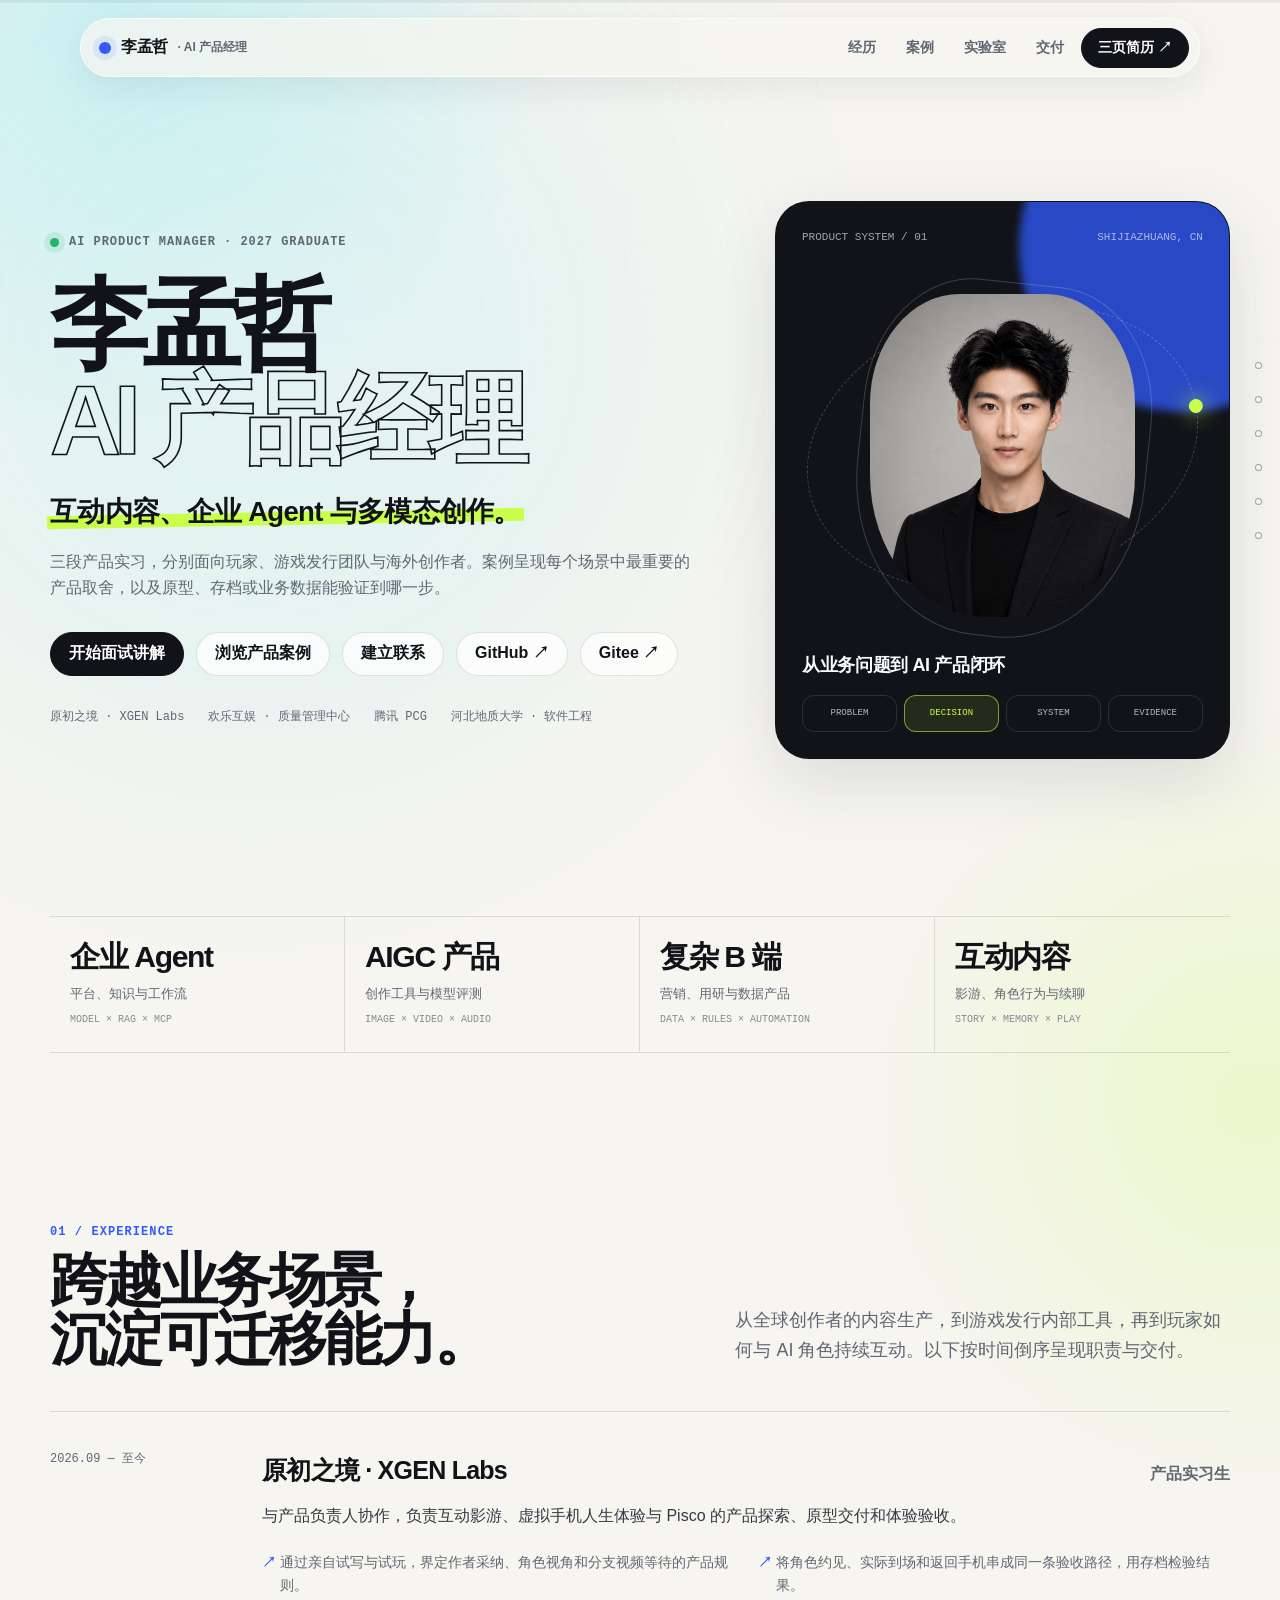
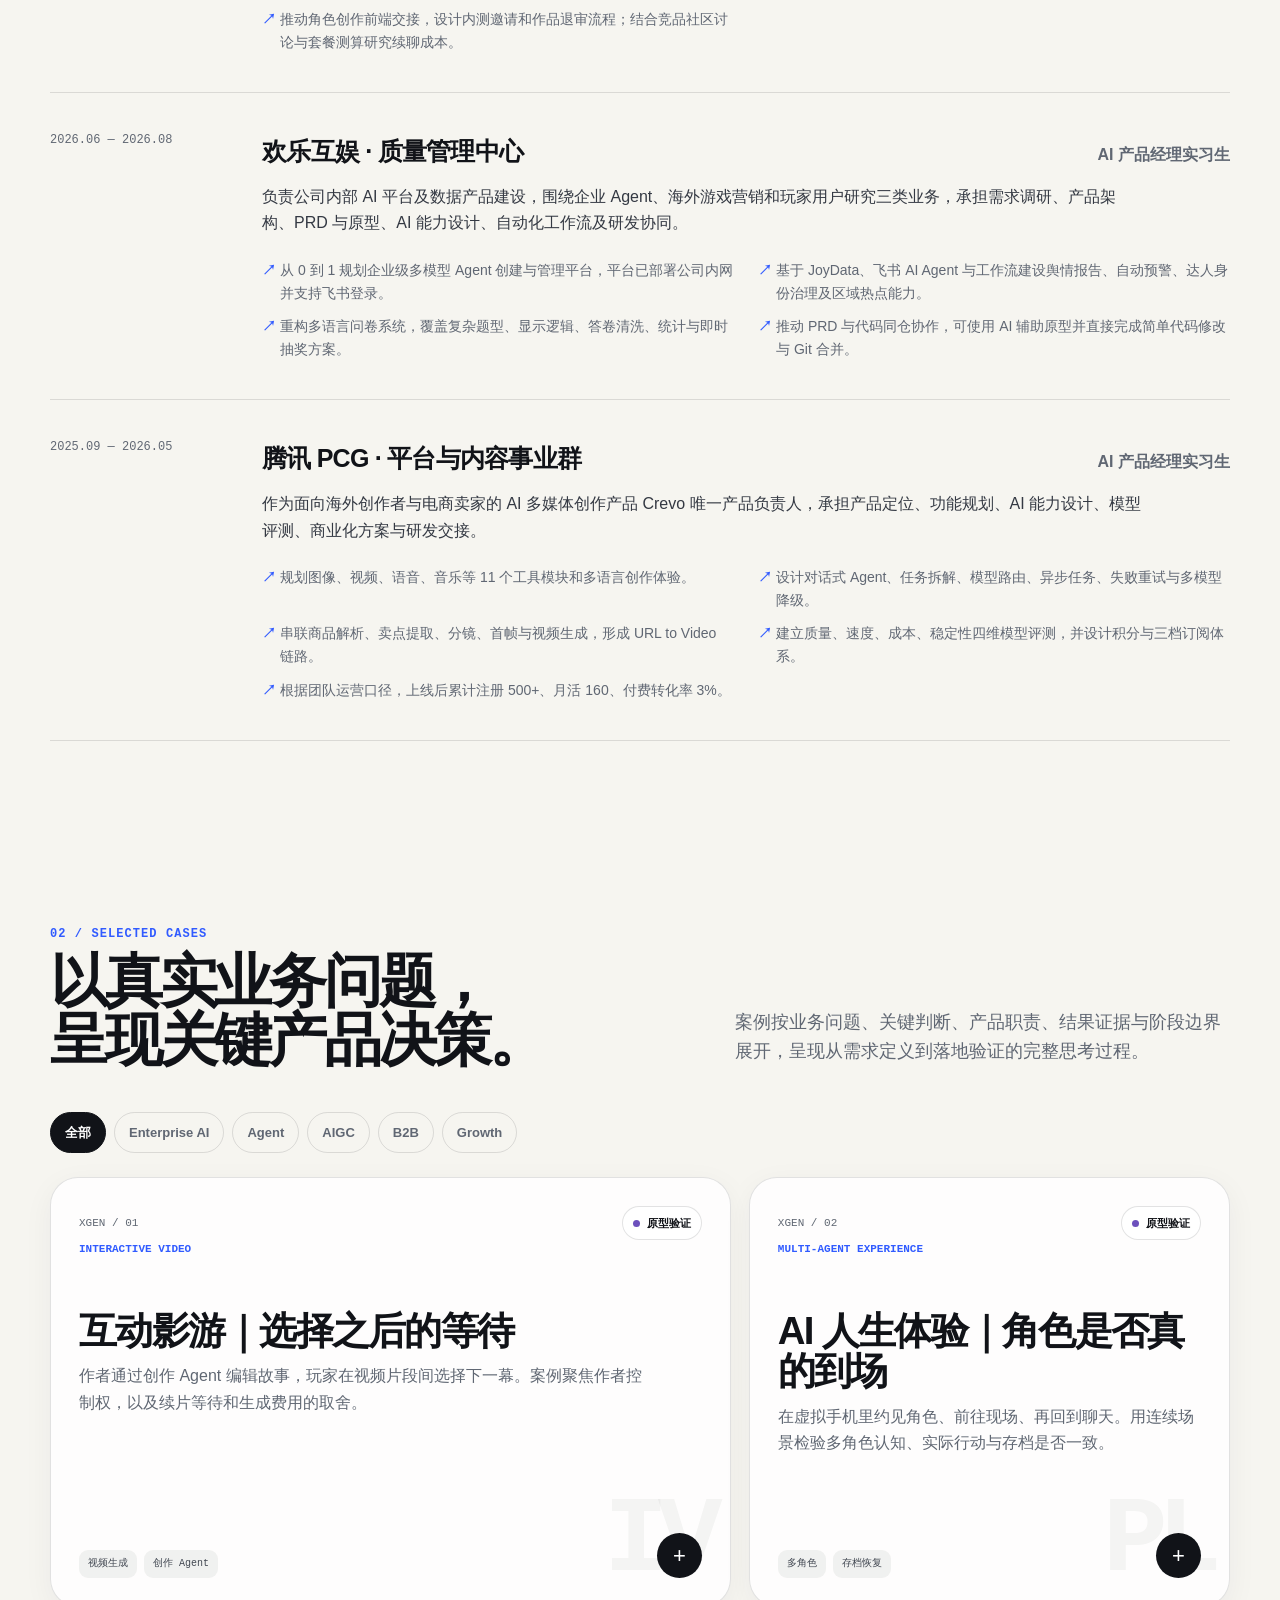
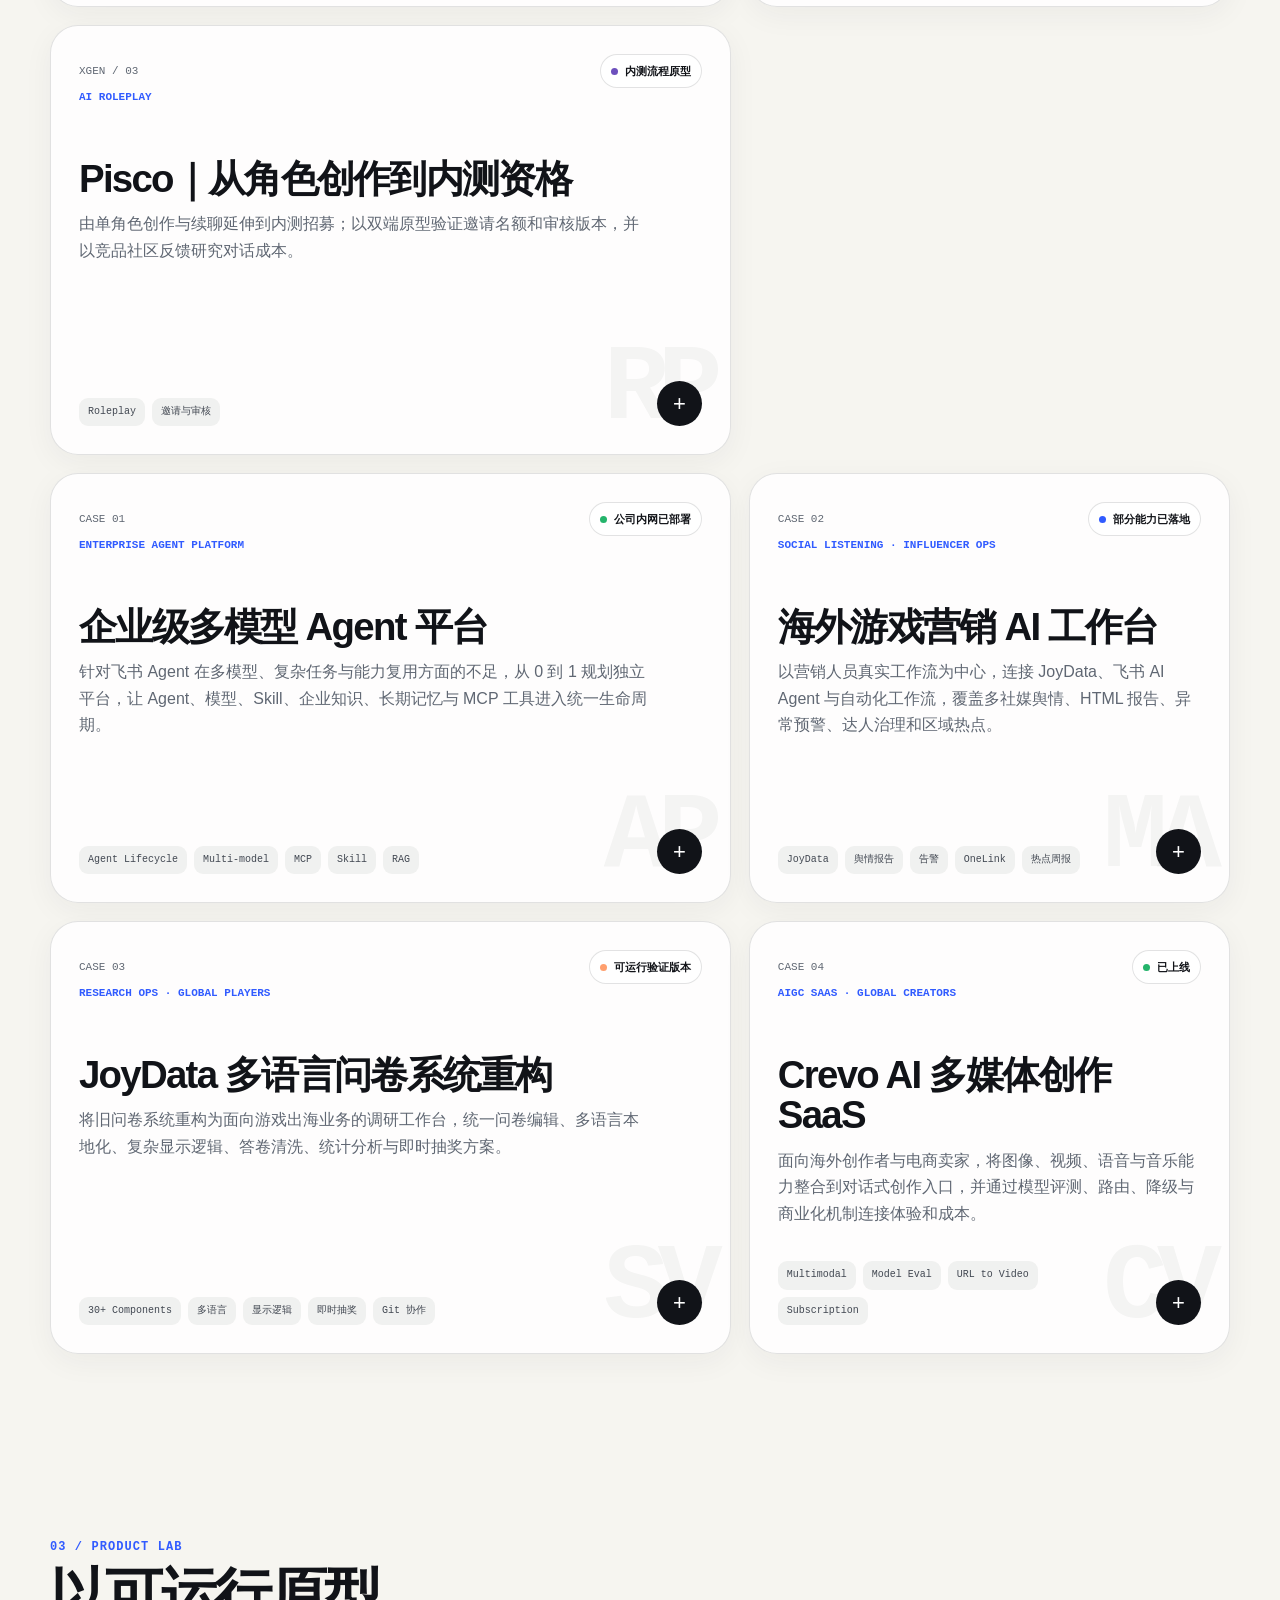
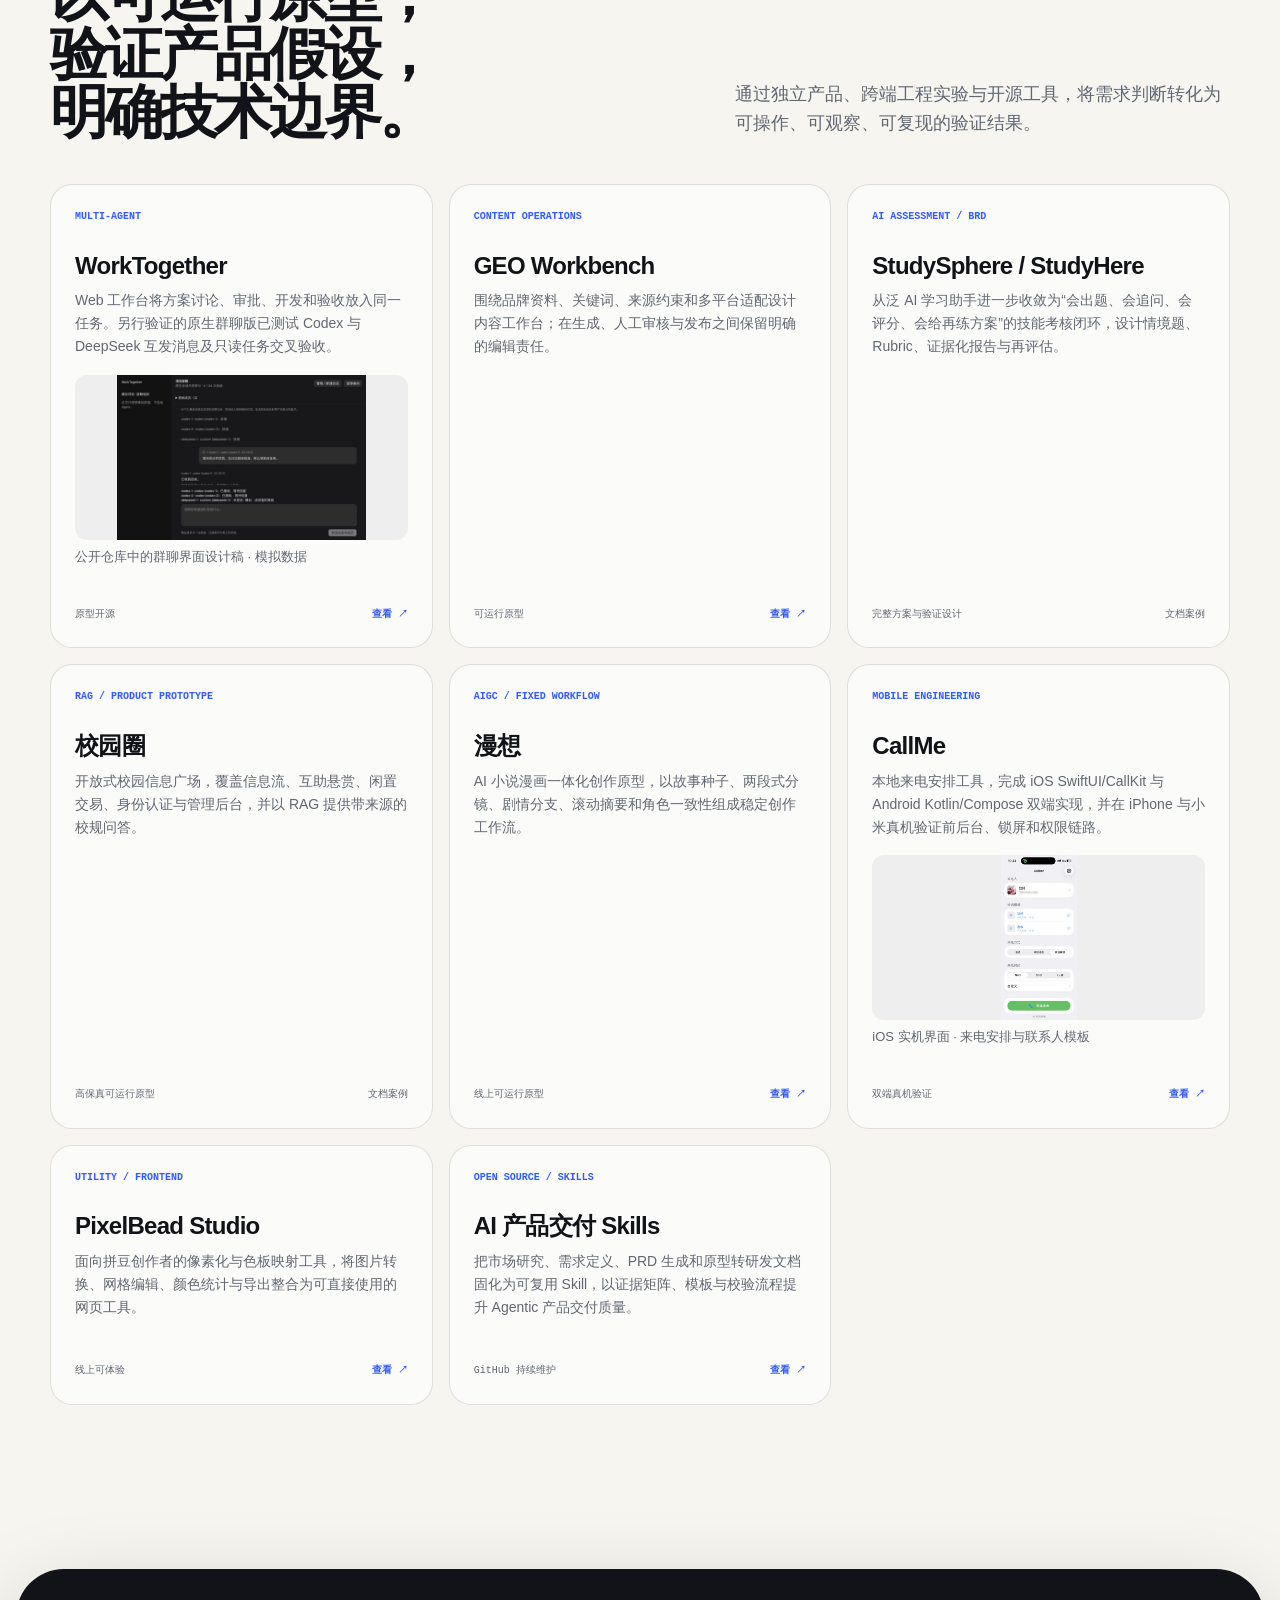
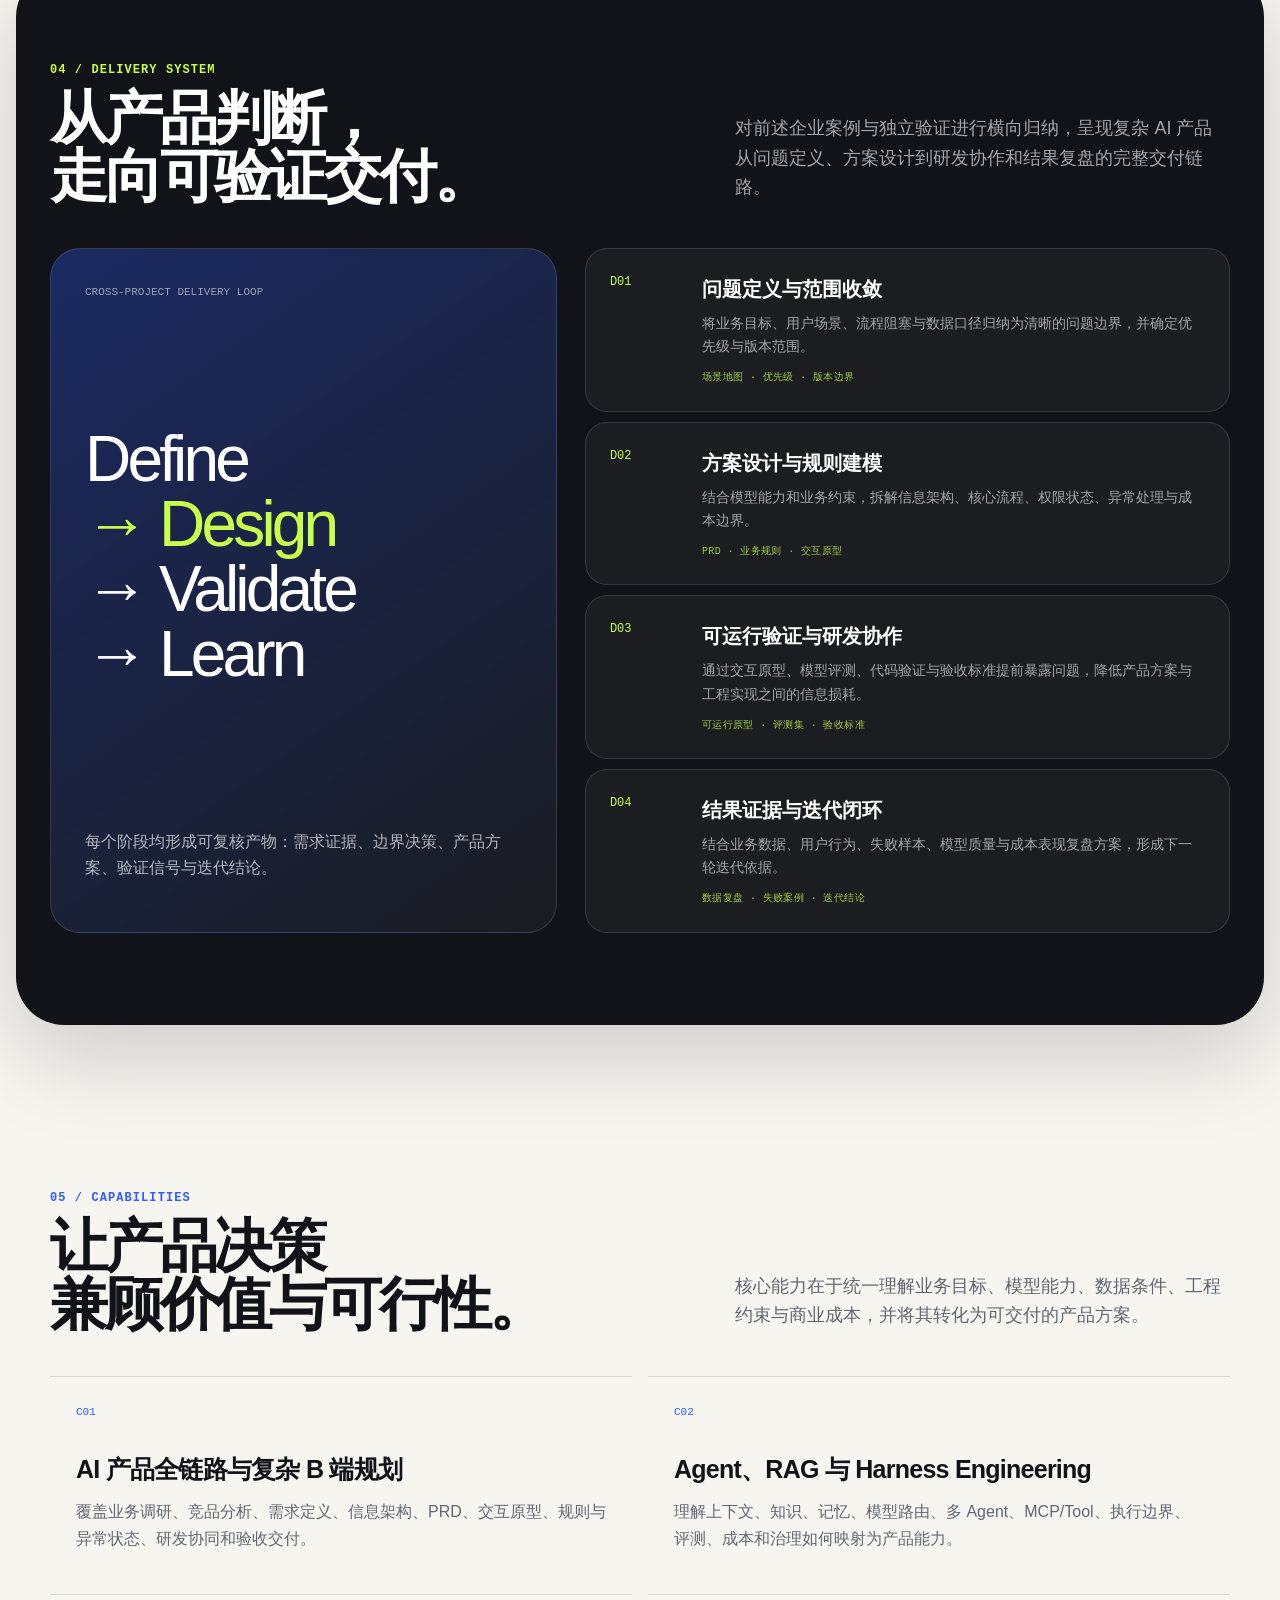
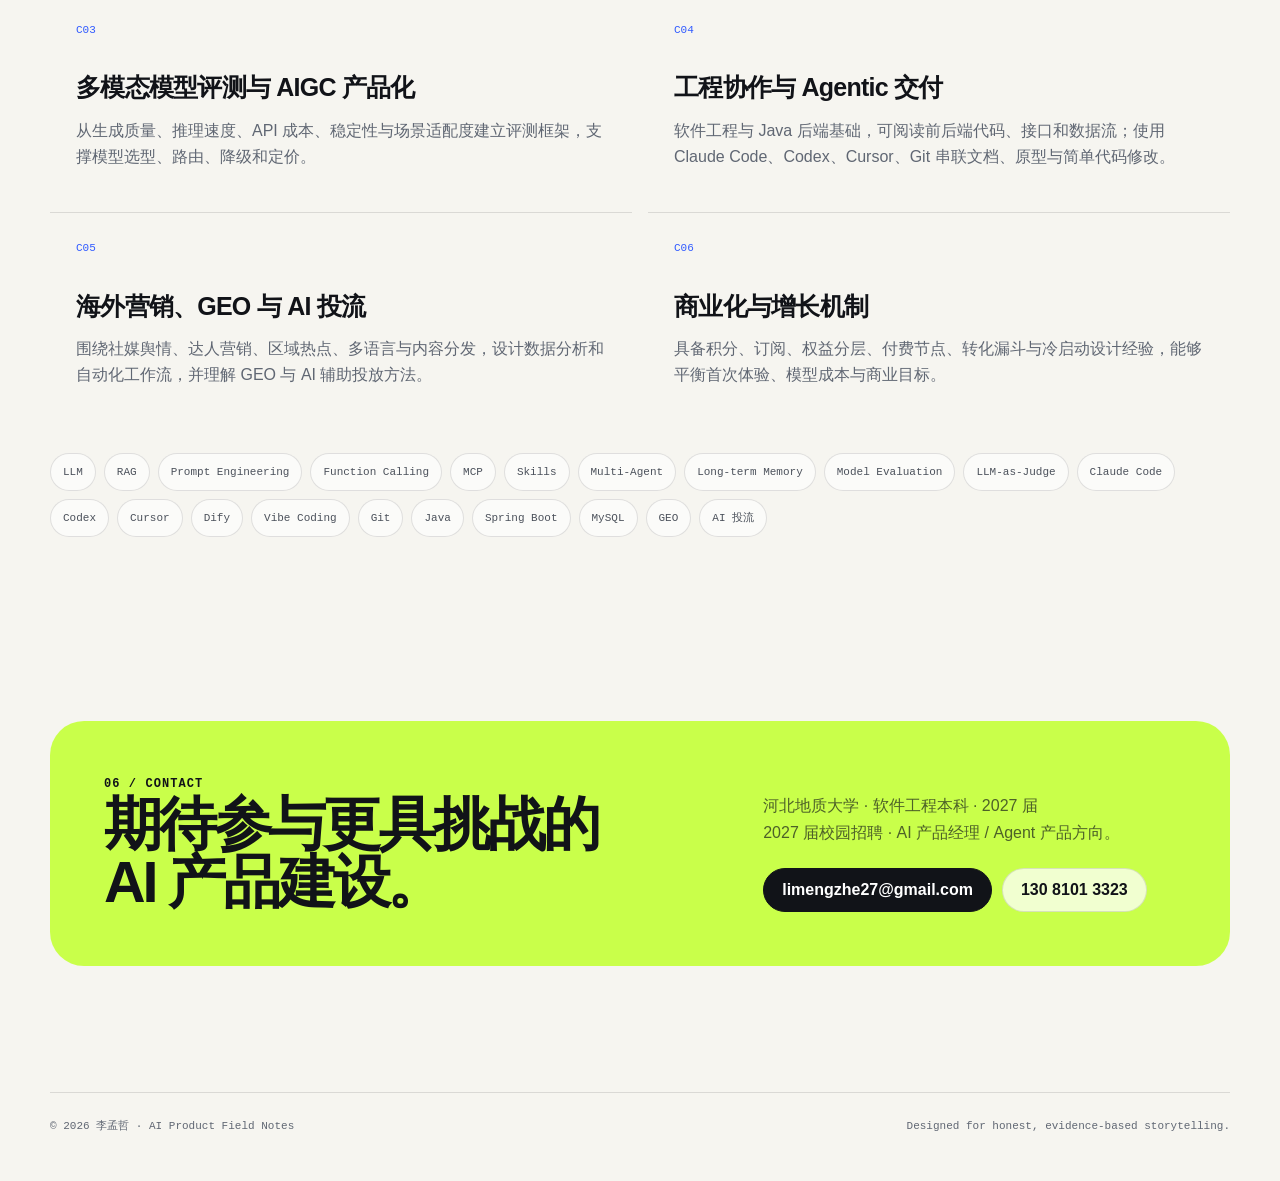
==== commit e2938203: "Use AI product manager as the site title" ====
--- a/index.html
+++ b/index.html
@@ -3,17 +3,17 @@
 <head>
   <meta charset="utf-8">
   <meta name="viewport" content="width=device-width, initial-scale=1">
-  <meta name="description" content="李孟哲，2027届 AI 产品经理作品集。原初之境、欢乐互娱、腾讯 PCG 三段实习中的产品决策与验证。">
+  <meta name="description" content="李孟哲，2027届 AI 产品经理。原初之境、欢乐互娱、腾讯 PCG 三段实习中的产品决策与验证。">
   <meta name="author" content="李孟哲">
   <meta name="keywords" content="AI 产品经理,Agent,RAG,MCP,AIGC,模型评测,复杂 B 端产品,海外营销">
   <meta name="theme-color" content="#f6f5f0">
   <meta property="og:type" content="website">
-  <meta property="og:title" content="李孟哲｜AI 产品经理作品集">
+  <meta property="og:title" content="李孟哲｜AI 产品经理">
   <meta property="og:description" content="把 LLM、Agent 与复杂业务流程转化为能协作、能验证、能落地的产品。">
   <meta property="og:url" content="https://limengzhe27-boop.github.io/ai-product-portfolio/">
   <link rel="canonical" href="https://limengzhe27-boop.github.io/ai-product-portfolio/">
   <link rel="icon" href="data:image/svg+xml,<svg xmlns=%22http://www.w3.org/2000/svg%22 viewBox=%220 0 64 64%22><circle cx=%2232%22 cy=%2232%22 r=%2224%22 fill=%22%23315bff%22/></svg>">
-  <title>李孟哲｜AI 产品经理作品集</title>
+  <title>李孟哲｜AI 产品经理</title>
   <script type="application/ld+json">
     {"@context":"https://schema.org","@type":"Person","name":"李孟哲","jobTitle":"AI 产品经理（2027届）","url":"https://limengzhe27-boop.github.io/ai-product-portfolio/","sameAs":["https://github.com/limengzhe27-boop","https://gitee.com/ztmslmz"],"alumniOf":{"@type":"CollegeOrUniversity","name":"河北地质大学"}}
   </script>
@@ -400,7 +400,7 @@
   <div class="page-progress" aria-hidden="true"><span id="pageProgressBar"></span></div>
   <nav class="nav" aria-label="主导航">
     <div class="nav-inner">
-      <a class="brand" href="#top" aria-label="李孟哲的个人作品集首页"><span class="brand-mark"></span><span>李孟哲</span><span class="brand-role">· AI 产品经理</span></a>
+      <a class="brand" href="#top" aria-label="李孟哲的个人主页"><span class="brand-mark"></span><span>李孟哲</span><span class="brand-role">· AI 产品经理</span></a>
       <div class="nav-links">
         <a href="#experience" data-section="experience">经历</a>
         <a href="#cases" data-section="cases">案例</a>
@@ -425,11 +425,11 @@
       <div class="container hero-grid">
         <div class="reveal">
           <div class="eyebrow"><span class="live-dot"></span>AI PRODUCT MANAGER · 2027 GRADUATE</div>
-          <h1>李孟哲<br><span class="soft">AI 产品作品集</span></h1>
+          <h1>李孟哲<br><span class="soft">AI 产品经理</span></h1>
           <p class="hero-lead"><strong>互动内容、企业 Agent 与多模态创作。</strong></p>
           <p class="hero-sub">三段产品实习，分别面向玩家、游戏发行团队与海外创作者。案例呈现每个场景中最重要的产品取舍，以及原型、存档或业务数据能验证到哪一步。</p>
           <div class="hero-actions">
-            <button type="button" class="button primary" id="tourStart">开始面试讲解</button><a class="button" href="#cases">自由浏览案例</a>
+            <button type="button" class="button primary" id="tourStart">开始面试讲解</button><a class="button" href="#cases">浏览产品案例</a>
             <a class="button" href="mailto:limengzhe27@gmail.com">建立联系</a>
             <a class="button" href="https://github.com/limengzhe27-boop" target="_blank" rel="noreferrer">GitHub ↗</a>
             <a class="button" href="https://gitee.com/ztmslmz" target="_blank" rel="noreferrer">Gitee ↗</a>
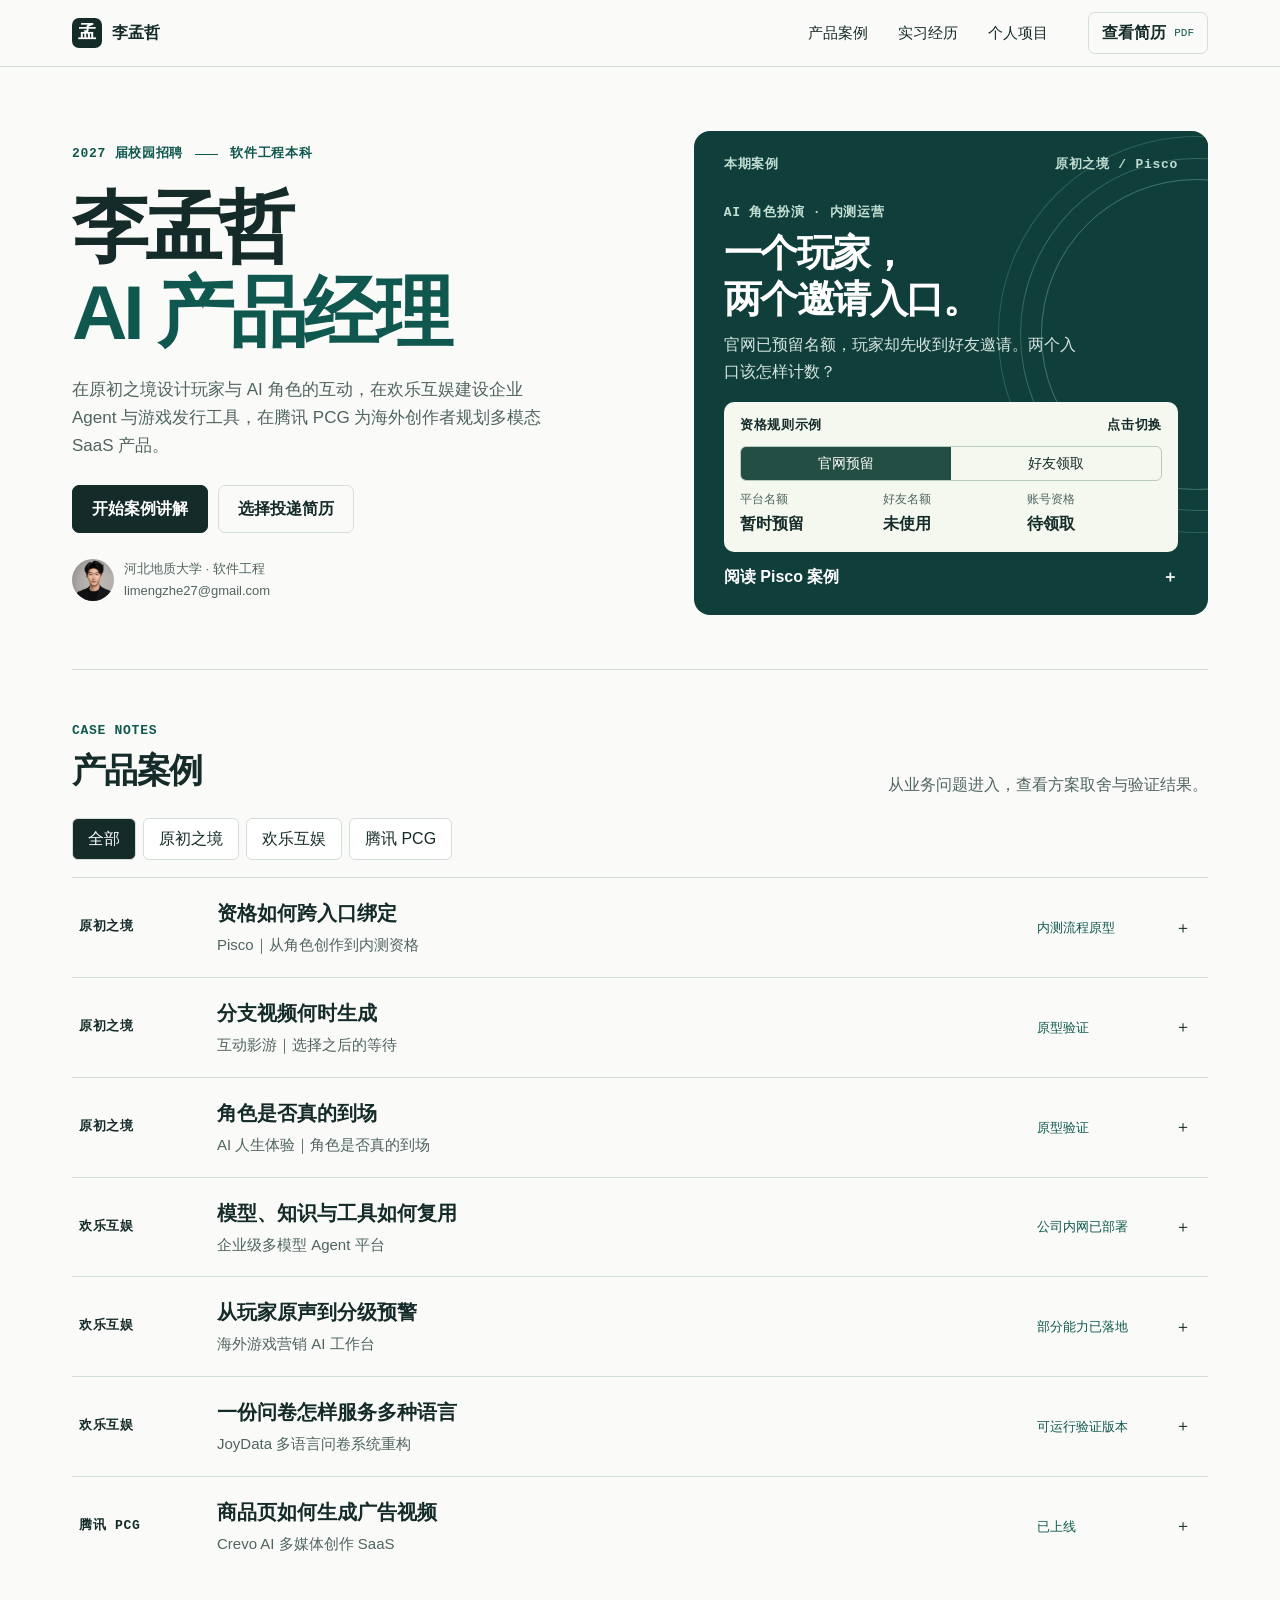
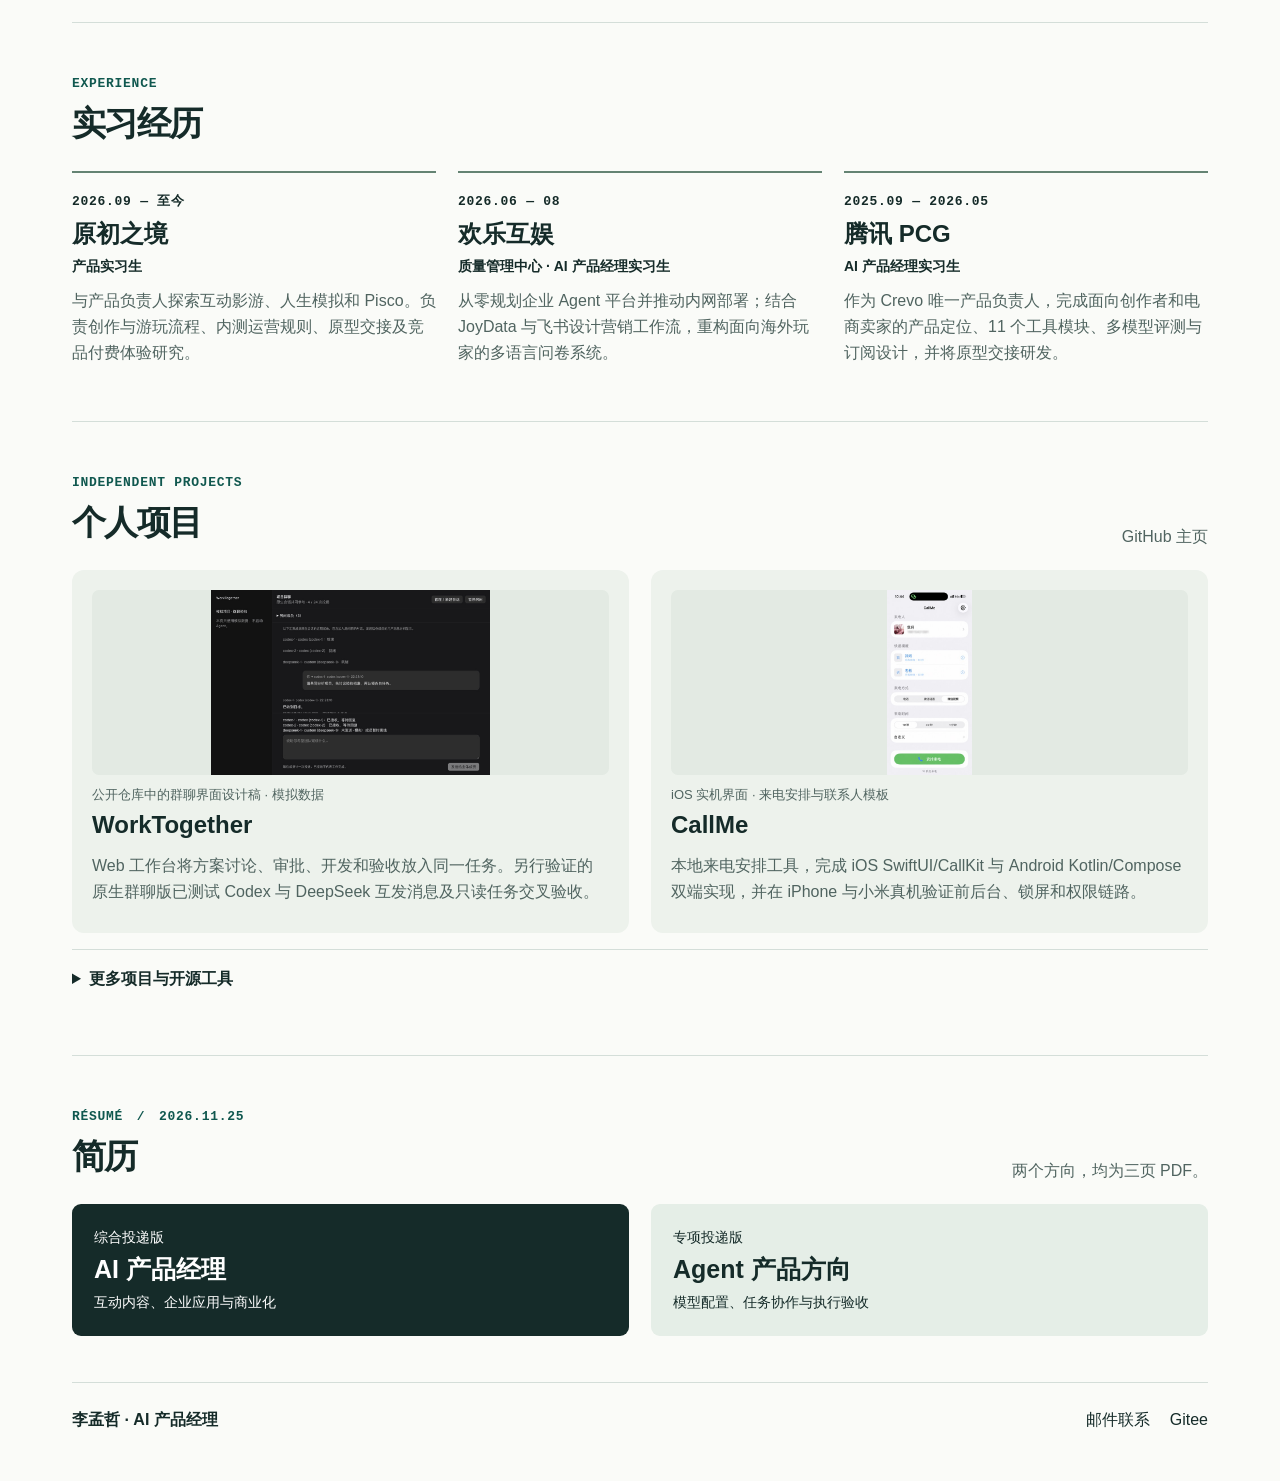
==== commit 9c2b6bb5: "Rebuild interview case journal and publish November 25 resumes" ====
--- a/index.html
+++ b/index.html
@@ -1,942 +1,25 @@
 <!doctype html>
 <html lang="zh-CN">
 <head>
-  <meta charset="utf-8">
-  <meta name="viewport" content="width=device-width, initial-scale=1">
-  <meta name="description" content="李孟哲，2027届 AI 产品经理。原初之境、欢乐互娱、腾讯 PCG 三段实习中的产品决策与验证。">
-  <meta name="author" content="李孟哲">
-  <meta name="keywords" content="AI 产品经理,Agent,RAG,MCP,AIGC,模型评测,复杂 B 端产品,海外营销">
-  <meta name="theme-color" content="#f6f5f0">
-  <meta property="og:type" content="website">
-  <meta property="og:title" content="李孟哲｜AI 产品经理">
-  <meta property="og:description" content="把 LLM、Agent 与复杂业务流程转化为能协作、能验证、能落地的产品。">
-  <meta property="og:url" content="https://limengzhe27-boop.github.io/ai-product-portfolio/">
-  <link rel="canonical" href="https://limengzhe27-boop.github.io/ai-product-portfolio/">
-  <link rel="icon" href="data:image/svg+xml,<svg xmlns=%22http://www.w3.org/2000/svg%22 viewBox=%220 0 64 64%22><circle cx=%2232%22 cy=%2232%22 r=%2224%22 fill=%22%23315bff%22/></svg>">
-  <title>李孟哲｜AI 产品经理</title>
-  <script type="application/ld+json">
-    {"@context":"https://schema.org","@type":"Person","name":"李孟哲","jobTitle":"AI 产品经理（2027届）","url":"https://limengzhe27-boop.github.io/ai-product-portfolio/","sameAs":["https://github.com/limengzhe27-boop","https://gitee.com/ztmslmz"],"alumniOf":{"@type":"CollegeOrUniversity","name":"河北地质大学"}}
-  </script>
-  <style>
-    :root {
-      --ink: #111318;
-      --muted: #606773;
-      --paper: #f6f5f0;
-      --card: rgba(255, 255, 255, .82);
-      --line: rgba(17, 19, 24, .12);
-      --blue: #315bff;
-      --lime: #c9ff4a;
-      --cyan: #67e8f9;
-      --orange: #ff9f6e;
-      --purple: #9b87f5;
-      --shadow: 0 22px 70px rgba(31, 38, 58, .12);
-      --radius: 28px;
-      --mono: ui-monospace, "SFMono-Regular", Menlo, Monaco, Consolas, monospace;
-      --sans: -apple-system, BlinkMacSystemFont, "SF Pro Display", "PingFang SC", "Microsoft YaHei", sans-serif;
-    }
-
-    * { box-sizing: border-box; }
-    html { scroll-behavior: smooth; }
-    body {
-      margin: 0;
-      color: var(--ink);
-      background:
-        radial-gradient(circle at 8% 0%, rgba(103, 232, 249, .24), transparent 28rem),
-        radial-gradient(circle at 98% 12%, rgba(201, 255, 74, .22), transparent 25rem),
-        var(--paper);
-      font-family: var(--sans);
-      line-height: 1.65;
-      overflow-x: hidden;
-    }
-
-    main, footer { position: relative; z-index: 1; }
-
-    .scene-wash {
-      --wash-color: rgba(103, 232, 249, .34);
-      --wash-x: -12vw;
-      --wash-y: -8vh;
-      --wash-scale: 1;
-      position: fixed;
-      z-index: 0;
-      left: 0;
-      top: 0;
-      width: min(64vw, 920px);
-      aspect-ratio: 1;
-      border-radius: 50%;
-      background-color: var(--wash-color);
-      filter: blur(120px);
-      opacity: .34;
-      transform: translate3d(var(--wash-x), var(--wash-y), 0) scale(var(--wash-scale));
-      transition: transform 1.15s cubic-bezier(.22, 1, .36, 1), background-color 1.1s ease, opacity .8s ease;
-      pointer-events: none;
-      will-change: transform, background-color;
-    }
-
-    body::before {
-      content: "";
-      position: fixed;
-      inset: 0;
-      pointer-events: none;
-      opacity: .28;
-      background-image: linear-gradient(rgba(17,19,24,.035) 1px, transparent 1px), linear-gradient(90deg, rgba(17,19,24,.035) 1px, transparent 1px);
-      background-size: 48px 48px;
-      mask-image: linear-gradient(to bottom, #000, transparent 62%);
-      z-index: 0;
-    }
-
-    .page-progress { position: fixed; z-index: 90; inset: 0 0 auto; height: 3px; background: rgba(17,19,24,.06); pointer-events: none; }
-    .page-progress span { display: block; width: 100%; height: 100%; background: linear-gradient(90deg, var(--blue), var(--cyan), var(--lime)); transform: scaleX(0); transform-origin: left; will-change: transform; }
-
-    a { color: inherit; text-decoration: none; }
-    button { font: inherit; }
-    .container { width: min(1180px, calc(100% - 40px)); margin: 0 auto; }
-
-    .nav {
-      position: fixed;
-      inset: 18px 0 auto;
-      z-index: 50;
-      pointer-events: none;
-    }
-
-    .nav-inner {
-      width: min(1120px, calc(100% - 32px));
-      margin: auto;
-      min-height: 58px;
-      display: flex;
-      align-items: center;
-      justify-content: space-between;
-      gap: 18px;
-      padding: 8px 10px 8px 18px;
-      border: 1px solid rgba(255,255,255,.65);
-      border-radius: 999px;
-      background: rgba(246,245,240,.76);
-      backdrop-filter: blur(18px) saturate(130%);
-      box-shadow: 0 10px 34px rgba(31,38,58,.08);
-      pointer-events: auto;
-    }
-
-    .brand { display: flex; align-items: center; gap: 10px; font-weight: 800; letter-spacing: -.03em; }
-    .brand-mark { width: 12px; height: 12px; border-radius: 50%; background: var(--blue); box-shadow: 0 0 0 6px rgba(49,91,255,.10); }
-    .brand-role { color: var(--muted); font-size: 12px; font-weight: 650; letter-spacing: 0; }
-    .nav-links { display: flex; align-items: center; gap: 4px; }
-    .nav-links a { padding: 9px 13px; border-radius: 999px; color: var(--muted); font-size: 14px; font-weight: 650; transition: color .25s ease, background .25s ease, transform .25s ease; }
-    .nav-links a:hover { color: var(--ink); background: rgba(255,255,255,.74); }
-    .nav-links a.active:not(.button) { color: var(--ink); background: rgba(17,19,24,.08); }
-
-    .button {
-      display: inline-flex;
-      align-items: center;
-      justify-content: center;
-      gap: 9px;
-      min-height: 44px;
-      padding: 0 18px;
-      border: 1px solid var(--line);
-      border-radius: 999px;
-      background: rgba(255,255,255,.74);
-      color: var(--ink);
-      font-weight: 760;
-      cursor: pointer;
-      transition: transform .25s cubic-bezier(.22,1,.36,1), box-shadow .25s ease, background .25s ease;
-    }
-
-    .button:hover { transform: translateY(-2px); box-shadow: 0 10px 24px rgba(31,38,58,.12); }
-    .button.primary { border-color: var(--ink); background: var(--ink); color: #fff; }
-    .button.small { min-height: 40px; padding: 0 16px; font-size: 14px; }
-
-    .hero { min-height: 100vh; display: grid; align-items: center; padding: 132px 0 72px; }
-    .hero-grid { display: grid; grid-template-columns: minmax(0, 1.12fr) minmax(330px, .78fr); gap: 72px; align-items: center; }
-    .eyebrow { display: flex; align-items: center; gap: 10px; color: var(--muted); font-family: var(--mono); font-size: 12px; font-weight: 700; letter-spacing: .08em; text-transform: uppercase; }
-    .live-dot { width: 9px; height: 9px; border-radius: 50%; background: #24b46b; box-shadow: 0 0 0 6px rgba(36,180,107,.12); }
-    h1 { margin: 26px 0 24px; font-size: clamp(54px, 7.7vw, 112px); line-height: .96; letter-spacing: -.075em; }
-    h1 .soft { color: transparent; -webkit-text-stroke: 1.6px var(--ink); }
-    .hero-lead { max-width: 780px; margin: 0; font-size: clamp(21px, 2.15vw, 31px); line-height: 1.42; letter-spacing: -.025em; }
-    .hero-lead strong { position: relative; z-index: 1; }
-    .hero-lead strong::after { content: ""; position: absolute; z-index: -1; left: -3px; right: -3px; bottom: .05em; height: .48em; background: var(--lime); transform: rotate(-1deg); }
-    .hero-sub { max-width: 730px; margin: 18px 0 0; color: var(--muted); font-size: 16px; }
-    .hero-actions { display: flex; flex-wrap: wrap; gap: 12px; margin-top: 30px; }
-    .hero-foot { display: flex; flex-wrap: wrap; gap: 10px 24px; margin-top: 32px; color: var(--muted); font-family: var(--mono); font-size: 12px; }
-
-    .system-card {
-      position: relative;
-      min-height: 540px;
-      padding: 26px;
-      overflow: hidden;
-      border: 1px solid rgba(17,19,24,.13);
-      border-radius: 34px;
-      background: #111318;
-      color: #f8fafc;
-      box-shadow: var(--shadow);
-      transform-style: preserve-3d;
-      transition: transform .28s cubic-bezier(.22,1,.36,1), box-shadow .28s ease;
-      will-change: transform;
-    }
-
-    .system-card::before { content: ""; position: absolute; width: 330px; height: 330px; right: -120px; top: -120px; border-radius: 50%; background: var(--blue); filter: blur(4px); opacity: .75; }
-    .system-top { position: relative; display: flex; justify-content: space-between; align-items: center; font-family: var(--mono); font-size: 11px; color: rgba(255,255,255,.62); }
-    .portrait-wrap { position: relative; width: 66%; margin: 48px auto 22px; }
-    .portrait-wrap::before { content: ""; position: absolute; inset: -12px; border: 1px solid rgba(255,255,255,.18); border-radius: 36% 36% 46% 46%; transform: rotate(6deg); }
-    .portrait { position: relative; width: 100%; aspect-ratio: .82; object-fit: cover; object-position: center 22%; border-radius: 34% 34% 44% 44%; filter: saturate(.88) contrast(1.03); }
-    .orbit { position: absolute; inset: 105px 28px auto; height: 280px; border: 1px dashed rgba(255,255,255,.22); border-radius: 50%; transform: rotate(-14deg); pointer-events: none; }
-    .orbit-dot { position: absolute; width: 14px; height: 14px; border-radius: 50%; background: var(--lime); top: 50%; right: -7px; box-shadow: 0 0 22px var(--lime); }
-    .system-title { position: relative; margin-top: 26px; font-size: 18px; font-weight: 800; letter-spacing: -.02em; }
-    .system-flow { position: relative; display: grid; grid-template-columns: repeat(4, 1fr); gap: 7px; margin-top: 14px; }
-    .flow-node { padding: 10px 7px; border: 1px solid rgba(255,255,255,.12); border-radius: 12px; color: rgba(255,255,255,.70); font-family: var(--mono); font-size: 9px; text-align: center; }
-    .flow-node.active { border-color: rgba(201,255,74,.55); background: rgba(201,255,74,.10); color: var(--lime); }
-
-    .proof-strip { padding: 16px 0 78px; }
-    .proof-grid { display: grid; grid-template-columns: repeat(4, 1fr); border-top: 1px solid var(--line); border-bottom: 1px solid var(--line); }
-    .proof { padding: 24px 20px; border-right: 1px solid var(--line); }
-    .proof:last-child { border-right: 0; }
-    .proof-value { font-size: clamp(24px, 2.35vw, 35px); line-height: 1.08; font-weight: 860; letter-spacing: -.045em; word-break: keep-all; }
-    .proof-label { margin-top: 10px; color: var(--muted); font-size: 13px; }
-    .proof-note { margin-top: 7px; color: #858b94; font-family: var(--mono); font-size: 10px; }
-
-    .section-rail {
-      position: fixed;
-      z-index: 40;
-      top: 50%;
-      right: 18px;
-      display: grid;
-      gap: 4px;
-      transform: translateY(-50%);
-    }
-    .rail-link { position: relative; width: 22px; height: 30px; display: flex; align-items: center; justify-content: flex-end; color: var(--muted); }
-    .rail-dot { width: 7px; height: 7px; border: 1px solid rgba(17,19,24,.36); border-radius: 50%; background: rgba(246,245,240,.84); transition: width .3s ease, height .3s ease, background .3s ease, border-color .3s ease, box-shadow .3s ease; }
-    .rail-label { position: absolute; right: 20px; padding: 5px 9px; border: 1px solid rgba(255,255,255,.62); border-radius: 999px; background: rgba(246,245,240,.88); box-shadow: 0 8px 22px rgba(31,38,58,.08); font-family: var(--mono); font-size: 9px; font-weight: 750; white-space: nowrap; opacity: 0; transform: translateX(7px); transition: opacity .25s ease, transform .25s ease; pointer-events: none; }
-    .rail-link:hover .rail-label, .rail-link.active .rail-label { opacity: 1; transform: none; }
-    .rail-link.active .rail-dot { width: 10px; height: 10px; border-color: var(--blue); background: var(--blue); box-shadow: 0 0 0 5px rgba(49,91,255,.12); }
-
-    section { padding: 92px 0; scroll-margin-top: 92px; }
-    .section-head { display: grid; grid-template-columns: minmax(0, 1.12fr) minmax(340px, .88fr); gap: 56px; align-items: end; margin-bottom: 42px; }
-    .section-index { color: var(--blue); font-family: var(--mono); font-size: 12px; font-weight: 800; letter-spacing: .09em; text-transform: uppercase; }
-    h2 { margin: 8px 0 0; font-size: clamp(38px, 4.5vw, 64px); line-height: 1.02; letter-spacing: -.055em; word-break: keep-all; }
-    .title-line { display: block; white-space: nowrap; }
-    .section-desc { max-width: 670px; margin: 0 0 3px auto; color: var(--muted); font-size: 18px; }
-
-    .timeline { border-top: 1px solid var(--line); }
-    .timeline-item { display: grid; grid-template-columns: 180px 1fr; gap: 32px; padding: 38px 0; border-bottom: 1px solid var(--line); }
-    .timeline-date { color: var(--muted); font-family: var(--mono); font-size: 12px; }
-    .company-line { display: flex; flex-wrap: wrap; justify-content: space-between; gap: 12px 30px; align-items: baseline; }
-    .company { font-size: 25px; font-weight: 850; letter-spacing: -.03em; }
-    .role { color: var(--muted); font-weight: 650; }
-    .timeline-summary { max-width: 880px; margin: 12px 0 0; color: #343943; }
-    .timeline-points { display: grid; grid-template-columns: repeat(2, 1fr); gap: 10px 24px; margin: 22px 0 0; padding: 0; list-style: none; }
-    .timeline-points li { position: relative; padding-left: 18px; color: var(--muted); font-size: 14px; }
-    .timeline-points li::before { content: "↗"; position: absolute; left: 0; color: var(--blue); font-weight: 800; }
-
-    .case-controls { display: flex; flex-wrap: wrap; gap: 8px; margin-bottom: 24px; }
-    .filter { padding: 9px 14px; border: 1px solid var(--line); border-radius: 999px; background: transparent; color: var(--muted); cursor: pointer; font-size: 13px; font-weight: 700; }
-    .filter.active, .filter:hover { border-color: var(--ink); background: var(--ink); color: white; }
-    .case-grid { display: grid; grid-template-columns: repeat(12, 1fr); gap: 18px; }
-    .case-card {
-      --mx: 50%;
-      --my: 50%;
-      grid-column: span 6;
-      position: relative;
-      min-height: 430px;
-      display: flex;
-      flex-direction: column;
-      padding: 28px;
-      overflow: hidden;
-      border: 1px solid var(--line);
-      border-radius: var(--radius);
-      background: var(--card);
-      box-shadow: 0 8px 30px rgba(31,38,58,.05);
-      cursor: pointer;
-      transition: transform .35s cubic-bezier(.22,1,.36,1), box-shadow .3s ease, opacity .25s ease;
-    }
-    .case-card:hover { transform: translateY(-5px); box-shadow: var(--shadow); }
-    .case-card::before { content: ""; position: absolute; z-index: 0; inset: 0; background: radial-gradient(420px circle at var(--mx) var(--my), rgba(49,91,255,.12), transparent 44%); opacity: 0; transition: opacity .3s ease; pointer-events: none; }
-    .case-card:hover::before { opacity: 1; }
-    .case-card.wide { grid-column: span 7; }
-    .case-card.narrow { grid-column: span 5; }
-    .case-card::after { content: attr(data-code); position: absolute; right: 18px; bottom: -24px; color: rgba(17,19,24,.045); font-family: var(--mono); font-size: 108px; font-weight: 900; letter-spacing: -.1em; }
-    .case-top { position: relative; z-index: 1; display: flex; align-items: center; justify-content: space-between; gap: 12px; }
-    .case-number { color: var(--muted); font-family: var(--mono); font-size: 11px; }
-    .stage { display: inline-flex; align-items: center; gap: 7px; padding: 7px 10px; border: 1px solid var(--line); border-radius: 999px; background: rgba(255,255,255,.7); font-size: 11px; font-weight: 800; }
-    .stage::before { content: ""; width: 7px; height: 7px; border-radius: 50%; background: var(--stage, #78808c); }
-    .case-title { position: relative; z-index: 1; margin: 52px 0 12px; font-size: clamp(28px, 3vw, 44px); line-height: 1.06; letter-spacing: -.045em; }
-    .case-kicker { position: relative; z-index: 1; color: var(--blue); font-family: var(--mono); font-size: 11px; font-weight: 800; text-transform: uppercase; }
-    .case-desc { position: relative; z-index: 1; max-width: 570px; margin: 0; color: var(--muted); }
-    .case-bottom { position: relative; z-index: 1; display: flex; align-items: end; justify-content: space-between; gap: 22px; margin-top: auto; padding-top: 34px; }
-    .tag-list { display: flex; flex-wrap: wrap; gap: 7px; }
-    .tag { padding: 6px 9px; border-radius: 9px; background: rgba(17,19,24,.055); color: #424852; font-family: var(--mono); font-size: 10px; }
-    .open-case { width: 45px; height: 45px; flex: 0 0 auto; display: grid; place-items: center; border-radius: 50%; background: var(--ink); color: #fff; font-size: 22px; transition: transform .2s ease; }
-    .case-card:hover .open-case { transform: rotate(45deg); }
-
-    .method { width: min(1480px, calc(100% - 32px)); margin: 72px auto; border-radius: 48px; background: #111318; color: white; box-shadow: 0 30px 90px rgba(17,19,24,.18); overflow: hidden; }
-    .method .section-desc { color: rgba(255,255,255,.62); }
-    .method .section-index { color: var(--lime); }
-    .method-grid { display: grid; grid-template-columns: .88fr 1.12fr; gap: 28px; align-items: stretch; }
-    .formula { min-height: 460px; display: flex; flex-direction: column; justify-content: space-between; padding: 34px; border: 1px solid rgba(255,255,255,.12); border-radius: 30px; background: linear-gradient(145deg, rgba(49,91,255,.32), rgba(255,255,255,.04)); }
-    .formula-label { color: rgba(255,255,255,.56); font-family: var(--mono); font-size: 11px; }
-    .formula-main { margin: 36px 0; font-size: clamp(40px, 5vw, 76px); line-height: 1.02; letter-spacing: -.06em; }
-    .formula-main .accent { color: var(--lime); }
-    .formula-note { max-width: 540px; color: rgba(255,255,255,.68); }
-    .method-stack { display: grid; gap: 10px; }
-    .method-card { display: grid; grid-template-columns: 72px 1fr; gap: 20px; padding: 24px; border: 1px solid rgba(255,255,255,.12); border-radius: 22px; background: rgba(255,255,255,.045); }
-    .method-code { color: var(--lime); font-family: var(--mono); font-size: 12px; }
-    .method-card h3 { margin: 0 0 6px; font-size: 20px; }
-    .method-card p { margin: 0; color: rgba(255,255,255,.6); font-size: 14px; }
-    .method-output { margin-top: 12px; color: rgba(201,255,74,.78); font-family: var(--mono); font-size: 10px; letter-spacing: .04em; text-transform: uppercase; }
-
-    .lab-grid { display: grid; grid-template-columns: repeat(3, 1fr); gap: 16px; }
-    .lab-card { min-height: 260px; padding: 24px; border: 1px solid var(--line); border-radius: 22px; background: rgba(255,255,255,.58); display: flex; flex-direction: column; }
-    .lab-type { color: var(--blue); font-family: var(--mono); font-size: 10px; font-weight: 800; text-transform: uppercase; }
-    .lab-card h3 { margin: 26px 0 10px; font-size: 24px; line-height: 1.15; letter-spacing: -.03em; }
-    .lab-card p { margin: 0; color: var(--muted); font-size: 14px; }
-    .lab-foot { display: flex; justify-content: space-between; align-items: center; gap: 10px; margin-top: auto; padding-top: 24px; color: var(--muted); font-family: var(--mono); font-size: 10px; }
-    .lab-foot a { color: var(--blue); font-weight: 800; }
-
-    .capability-grid { display: grid; grid-template-columns: repeat(2, 1fr); gap: 16px; }
-    .capability { padding: 26px; border-top: 1px solid var(--line); }
-    .capability-num { color: var(--blue); font-family: var(--mono); font-size: 11px; }
-    .capability h3 { margin: 28px 0 9px; font-size: 25px; letter-spacing: -.03em; }
-    .capability p { margin: 0; color: var(--muted); }
-    .skill-cloud { display: flex; flex-wrap: wrap; gap: 8px; margin-top: 38px; }
-    .skill-cloud span { padding: 9px 12px; border: 1px solid var(--line); border-radius: 999px; background: rgba(255,255,255,.58); color: #4b515b; font-family: var(--mono); font-size: 11px; }
-
-    .contact-card { display: grid; grid-template-columns: 1.2fr .8fr; gap: 40px; padding: 54px; border-radius: 34px; background: var(--lime); }
-    .contact-card h2 { max-width: 720px; margin: 0; }
-    .contact-side { align-self: end; }
-    .contact-side p { margin: 0 0 22px; color: rgba(17,19,24,.67); }
-    .contact-links { display: flex; flex-wrap: wrap; gap: 10px; }
-    footer { padding: 34px 0 46px; color: var(--muted); font-family: var(--mono); font-size: 11px; }
-    .footer-inner { display: flex; justify-content: space-between; gap: 20px; border-top: 1px solid var(--line); padding-top: 24px; }
-
-    .drawer-backdrop { position: fixed; inset: 0; z-index: 80; display: flex; justify-content: flex-end; visibility: hidden; opacity: 0; background: rgba(17,19,24,.42); backdrop-filter: blur(0); transition: opacity .35s ease, visibility .35s, backdrop-filter .35s ease; pointer-events: none; }
-    .drawer-backdrop.open { visibility: visible; opacity: 1; backdrop-filter: blur(8px); pointer-events: auto; }
-    .drawer { width: min(720px, 100%); height: 100%; overflow-y: auto; padding: 34px clamp(24px, 5vw, 54px) 54px; background: var(--paper); box-shadow: -30px 0 80px rgba(17,19,24,.22); transform: translateX(100%) scale(.985); transition: transform .42s cubic-bezier(.22,1,.36,1); }
-    .drawer-backdrop.open .drawer { transform: none; }
-    .drawer-top { display: flex; justify-content: space-between; align-items: center; gap: 18px; }
-    .drawer-close { width: 44px; height: 44px; border: 1px solid var(--line); border-radius: 50%; background: white; cursor: pointer; font-size: 22px; }
-    .drawer h3 { margin: 52px 0 10px; max-width: 620px; font-size: clamp(36px, 4vw, 54px); line-height: 1.03; letter-spacing: -.052em; text-wrap: balance; }
-    .drawer-summary { color: var(--muted); font-size: 18px; }
-    .drawer-meta { display: grid; grid-template-columns: repeat(3, 1fr); gap: 10px; margin: 28px 0; }
-    .meta-cell { padding: 14px; border: 1px solid var(--line); border-radius: 14px; background: rgba(255,255,255,.62); }
-    .meta-label { color: var(--muted); font-family: var(--mono); font-size: 9px; text-transform: uppercase; }
-    .meta-value { margin-top: 7px; font-size: 13px; font-weight: 780; }
-    .drawer-section { margin-top: 34px; }
-    .drawer-section h4 { margin: 0 0 12px; font-size: 14px; text-transform: uppercase; letter-spacing: .08em; }
-    .drawer-section ul { margin: 0; padding: 0; list-style: none; }
-    .drawer-section li { position: relative; padding: 12px 0 12px 22px; border-top: 1px solid var(--line); }
-    .drawer-section li::before { content: "↗"; position: absolute; left: 0; color: var(--blue); font-weight: 800; }
-    .truth-note { margin-top: 34px; padding: 18px; border: 1px solid rgba(49,91,255,.28); border-radius: 16px; background: rgba(49,91,255,.06); color: #3f4651; font-size: 13px; }
-    .drawer-stats { display: grid; grid-template-columns: repeat(2, 1fr); gap: 10px; margin-top: 28px; }
-    .drawer-stat { padding: 18px; border-radius: 16px; background: #111318; color: white; }
-    .drawer-stat b { display: block; color: var(--lime); font-size: 28px; letter-spacing: -.04em; }
-    .drawer-stat span { color: rgba(255,255,255,.62); font-size: 12px; }
-
-    .reveal { opacity: 1; transform: none; }
-    .motion-ready .reveal { opacity: 0; filter: blur(7px); transform: translateY(38px) scale(.985); transition: opacity .72s ease, filter .72s ease, transform .85s cubic-bezier(.22,1,.36,1); }
-    .motion-ready .reveal.visible { opacity: 1; filter: none; transform: none; }
-    .motion-ready .motion-item { opacity: 0; transform: translateY(24px); transition: opacity .55s ease var(--delay, 0ms), transform .72s cubic-bezier(.22,1,.36,1) var(--delay, 0ms); }
-    .motion-ready .reveal.visible .motion-item, .motion-ready .motion-item.visible { opacity: 1; transform: none; }
-    .motion-ready .title-line { opacity: 0; transform: translateY(22px); transition: opacity .62s ease, transform .78s cubic-bezier(.22,1,.36,1); }
-    .motion-ready .visible .title-line { opacity: 1; transform: none; }
-    .motion-ready .visible .title-line:nth-child(2) { transition-delay: 90ms; }
-    .motion-ready .visible .title-line:nth-child(3) { transition-delay: 160ms; }
-    .motion-ready .visible .title-line:nth-child(4) { transition-delay: 220ms; }
-    .case-grid.is-switching .case-card { opacity: 0; transform: translateY(12px) scale(.985); }
-
-    @media (max-width: 1040px) {
-      .section-head { grid-template-columns: 1fr; gap: 24px; }
-      .section-desc { margin-left: 0; }
-      .section-rail { display: none; }
-    }
-
-    @media (max-width: 900px) {
-      .nav-links a:not(.resume-link) { display: none; }
-      .hero-grid, .method-grid, .contact-card { grid-template-columns: 1fr; }
-      .system-card { min-height: 490px; }
-      .portrait-wrap { width: 46%; min-width: 220px; }
-      .section-desc { margin-left: 0; }
-      .proof-grid { grid-template-columns: repeat(2, 1fr); }
-      .proof:nth-child(2) { border-right: 0; }
-      .proof:nth-child(-n+2) { border-bottom: 1px solid var(--line); }
-      .case-card, .case-card.wide, .case-card.narrow { grid-column: span 12; }
-      .lab-grid { grid-template-columns: repeat(2, 1fr); }
-    }
-
-    @media (max-width: 640px) {
-      .container { width: min(100% - 26px, 1180px); }
-      .nav { top: 10px; }
-      .nav-inner { width: calc(100% - 18px); min-height: 52px; }
-      .brand { font-size: 14px; }
-      .brand-role { display: none; }
-      .hero { padding-top: 112px; }
-      h1 { font-size: clamp(48px, 14vw, 64px); }
-      h2 { font-size: clamp(32px, 9vw, 42px); }
-      .hero-grid { gap: 40px; }
-      .system-card { min-height: 450px; padding: 20px; }
-      .portrait-wrap { width: 62%; }
-      .proof { padding: 20px 12px; }
-      section { padding: 72px 0; }
-      .method { width: calc(100% - 14px); margin: 38px auto; border-radius: 30px; }
-      .timeline-item { grid-template-columns: 1fr; gap: 10px; }
-      .timeline-points { grid-template-columns: 1fr; }
-      .lab-grid, .capability-grid { grid-template-columns: 1fr; }
-      .contact-card { padding: 32px 24px; }
-      .drawer-meta { grid-template-columns: 1fr; }
-      .drawer-stats { grid-template-columns: 1fr; }
-      .footer-inner { flex-direction: column; }
-    }
-
-    @media (max-width: 360px) {
-      h2 { font-size: 30px; }
-    }
-
-    @media (prefers-reduced-motion: reduce) {
-      *, *::before, *::after { scroll-behavior: auto !important; animation: none !important; transition: none !important; }
-      .reveal, .motion-ready .reveal, .motion-ready .motion-item, .motion-ready .title-line { opacity: 1; filter: none; transform: none; }
-      .scene-wash, .page-progress { display: none; }
-    }
-    .tour-nav { position:sticky; bottom:0; display:flex; flex-wrap:wrap; align-items:center; gap:.5rem; background:var(--card); padding:12px 0; margin-top:18px; } .tour-nav span{margin-right:auto}.tour-nav button:disabled{opacity:.4}
-    .lab-figure{margin:16px 0}.lab-figure img{width:100%;height:165px;object-fit:contain;display:block;background:#eee;border-radius:12px}.lab-figure figcaption{font-size:13px;margin-top:6px;color:var(--muted)}
-  </style>
+<meta charset="utf-8"><meta name="viewport" content="width=device-width,initial-scale=1">
+<title>李孟哲｜AI 产品经理</title><meta name="description" content="李孟哲的产品经历与案例：Pisco、互动影游、企业 Agent、游戏营销与多模态创作。2027 届软件工程本科。">
+<meta property="og:title" content="李孟哲｜AI 产品经理"><meta property="og:description" content="从角色互动到企业 Agent：产品判断、交付与验证。">
+<link rel="canonical" href="https://limengzhe27-boop.github.io/ai-product-portfolio/">
+<link rel="stylesheet" href="journal.css?v=1125"><script defer src="cases.js?v=1125"></script><script defer src="journal.js?v=1125"></script>
 </head>
-<body>
-  <div class="scene-wash" id="sceneWash" aria-hidden="true"></div>
-  <div class="page-progress" aria-hidden="true"><span id="pageProgressBar"></span></div>
-  <nav class="nav" aria-label="主导航">
-    <div class="nav-inner">
-      <a class="brand" href="#top" aria-label="李孟哲的个人主页"><span class="brand-mark"></span><span>李孟哲</span><span class="brand-role">· AI 产品经理</span></a>
-      <div class="nav-links">
-        <a href="#experience" data-section="experience">经历</a>
-        <a href="#cases" data-section="cases">案例</a>
-        <a href="#lab" data-section="lab">实验室</a>
-        <a href="#method" data-section="method">交付</a>
-        <a class="button small primary resume-link" href="./assets/resume-2027.pdf" target="_blank" rel="noreferrer">三页简历 ↗</a>
-      </div>
-    </div>
-  </nav>
-
-  <nav class="section-rail" aria-label="章节进度">
-    <a class="rail-link" href="#experience" data-section="experience"><span class="rail-label">01 经历</span><span class="rail-dot"></span></a>
-    <a class="rail-link" href="#cases" data-section="cases"><span class="rail-label">02 案例</span><span class="rail-dot"></span></a>
-    <a class="rail-link" href="#lab" data-section="lab"><span class="rail-label">03 实验室</span><span class="rail-dot"></span></a>
-    <a class="rail-link" href="#method" data-section="method"><span class="rail-label">04 交付</span><span class="rail-dot"></span></a>
-    <a class="rail-link" href="#capabilities" data-section="capabilities"><span class="rail-label">05 能力</span><span class="rail-dot"></span></a>
-    <a class="rail-link" href="#contact" data-section="contact"><span class="rail-label">06 联系</span><span class="rail-dot"></span></a>
-  </nav>
-
-  <main id="top">
-    <section class="hero" data-scene="top">
-      <div class="container hero-grid">
-        <div class="reveal">
-          <div class="eyebrow"><span class="live-dot"></span>AI PRODUCT MANAGER · 2027 GRADUATE</div>
-          <h1>李孟哲<br><span class="soft">AI 产品经理</span></h1>
-          <p class="hero-lead"><strong>互动内容、企业 Agent 与多模态创作。</strong></p>
-          <p class="hero-sub">三段产品实习，分别面向玩家、游戏发行团队与海外创作者。案例呈现每个场景中最重要的产品取舍，以及原型、存档或业务数据能验证到哪一步。</p>
-          <div class="hero-actions">
-            <button type="button" class="button primary" id="tourStart">开始面试讲解</button><a class="button" href="#cases">浏览产品案例</a>
-            <a class="button" href="mailto:limengzhe27@gmail.com">建立联系</a>
-            <a class="button" href="https://github.com/limengzhe27-boop" target="_blank" rel="noreferrer">GitHub ↗</a>
-            <a class="button" href="https://gitee.com/ztmslmz" target="_blank" rel="noreferrer">Gitee ↗</a>
-          </div>
-          <div class="hero-foot"><span>原初之境 · XGEN Labs</span><span>欢乐互娱 · 质量管理中心</span><span>腾讯 PCG</span><span>河北地质大学 · 软件工程</span></div>
-        </div>
-
-        <aside class="system-card reveal" aria-label="个人产品系统图">
-          <div class="system-top"><span>PRODUCT SYSTEM / 01</span><span>SHIJIAZHUANG, CN</span></div>
-          <div class="orbit"><span class="orbit-dot"></span></div>
-          <div class="portrait-wrap"><img class="portrait" src="./assets/portrait.png" alt="李孟哲证件照"></div>
-          <div class="system-title">从业务问题到 AI 产品闭环</div>
-          <div class="system-flow">
-            <div class="flow-node">PROBLEM</div>
-            <div class="flow-node active">DECISION</div>
-            <div class="flow-node">SYSTEM</div>
-            <div class="flow-node">EVIDENCE</div>
-          </div>
-        </aside>
-      </div>
-    </section>
-
-    <div class="proof-strip">
-      <div class="container proof-grid reveal">
-        <div class="proof"><div class="proof-value">企业 Agent</div><div class="proof-label">平台、知识与工作流</div><div class="proof-note">MODEL × RAG × MCP</div></div>
-        <div class="proof"><div class="proof-value">AIGC 产品</div><div class="proof-label">创作工具与模型评测</div><div class="proof-note">IMAGE × VIDEO × AUDIO</div></div>
-        <div class="proof"><div class="proof-value">复杂 B 端</div><div class="proof-label">营销、用研与数据产品</div><div class="proof-note">DATA × RULES × AUTOMATION</div></div>
-        <div class="proof"><div class="proof-value">互动内容</div><div class="proof-label">影游、角色行为与续聊</div><div class="proof-note">STORY × MEMORY × PLAY</div></div>
-      </div>
-    </div>
-
-    <section id="experience">
-      <div class="container">
-        <header class="section-head reveal">
-          <div><div class="section-index">01 / EXPERIENCE</div><h2><span class="title-line">跨越业务场景，</span><span class="title-line">沉淀可迁移能力。</span></h2></div>
-          <p class="section-desc">从全球创作者的内容生产，到游戏发行内部工具，再到玩家如何与 AI 角色持续互动。以下按时间倒序呈现职责与交付。</p>
-        </header>
-
-        <div class="timeline reveal">
-          <article class="timeline-item"><div class="timeline-date">2026.09 — 至今</div><div><div class="company-line"><div class="company">原初之境 · XGEN Labs</div><div class="role">产品实习生</div></div><p class="timeline-summary">与产品负责人协作，负责互动影游、虚拟手机人生体验与 Pisco 的产品探索、原型交付和体验验收。</p><ul class="timeline-points"><li>通过亲自试写与试玩，界定作者采纳、角色视角和分支视频等待的产品规则。</li><li>将角色约见、实际到场和返回手机串成同一条验收路径，用存档检验结果。</li><li>推动角色创作前端交接，设计内测邀请和作品退审流程；结合竞品社区讨论与套餐测算研究续聊成本。</li></ul></div></article>
-          <article class="timeline-item">
-            <div class="timeline-date">2026.06 — 2026.08</div>
-            <div>
-              <div class="company-line"><div class="company">欢乐互娱 · 质量管理中心</div><div class="role">AI 产品经理实习生</div></div>
-              <p class="timeline-summary">负责公司内部 AI 平台及数据产品建设，围绕企业 Agent、海外游戏营销和玩家用户研究三类业务，承担需求调研、产品架构、PRD 与原型、AI 能力设计、自动化工作流及研发协同。</p>
-              <ul class="timeline-points">
-                <li>从 0 到 1 规划企业级多模型 Agent 创建与管理平台，平台已部署公司内网并支持飞书登录。</li>
-                <li>基于 JoyData、飞书 AI Agent 与工作流建设舆情报告、自动预警、达人身份治理及区域热点能力。</li>
-                <li>重构多语言问卷系统，覆盖复杂题型、显示逻辑、答卷清洗、统计与即时抽奖方案。</li>
-                <li>推动 PRD 与代码同仓协作，可使用 AI 辅助原型并直接完成简单代码修改与 Git 合并。</li>
-              </ul>
-            </div>
-          </article>
-
-          <article class="timeline-item">
-            <div class="timeline-date">2025.09 — 2026.05</div>
-            <div>
-              <div class="company-line"><div class="company">腾讯 PCG · 平台与内容事业群</div><div class="role">AI 产品经理实习生</div></div>
-              <p class="timeline-summary">作为面向海外创作者与电商卖家的 AI 多媒体创作产品 Crevo 唯一产品负责人，承担产品定位、功能规划、AI 能力设计、模型评测、商业化方案与研发交接。</p>
-              <ul class="timeline-points">
-                <li>规划图像、视频、语音、音乐等 11 个工具模块和多语言创作体验。</li>
-                <li>设计对话式 Agent、任务拆解、模型路由、异步任务、失败重试与多模型降级。</li>
-                <li>串联商品解析、卖点提取、分镜、首帧与视频生成，形成 URL to Video 链路。</li>
-                <li>建立质量、速度、成本、稳定性四维模型评测，并设计积分与三档订阅体系。</li>
-                <li>根据团队运营口径，上线后累计注册 500+、月活 160、付费转化率 3%。</li>
-              </ul>
-            </div>
-          </article>
-        </div>
-      </div>
-    </section>
-
-    <section id="cases">
-      <div class="container">
-        <header class="section-head reveal">
-          <div><div class="section-index">02 / SELECTED CASES</div><h2><span class="title-line">以真实业务问题，</span><span class="title-line">呈现关键产品决策。</span></h2></div>
-          <p class="section-desc">案例按业务问题、关键判断、产品职责、结果证据与阶段边界展开，呈现从需求定义到落地验证的完整思考过程。</p>
-        </header>
-        <div class="case-controls reveal" id="caseFilters"></div>
-        <div class="case-grid reveal" id="caseGrid"></div>
-      </div>
-    </section>
-
-    <section id="lab">
-      <div class="container">
-        <header class="section-head reveal">
-          <div><div class="section-index">03 / PRODUCT LAB</div><h2><span class="title-line">以可运行原型，</span><span class="title-line">验证产品假设，</span><span class="title-line">明确技术边界。</span></h2></div>
-          <p class="section-desc">通过独立产品、跨端工程实验与开源工具，将需求判断转化为可操作、可观察、可复现的验证结果。</p>
-        </header>
-        <div class="lab-grid reveal" id="labGrid"></div>
-      </div>
-    </section>
-
-    <section class="method" id="method">
-      <div class="container">
-        <header class="section-head reveal">
-          <div><div class="section-index">04 / DELIVERY SYSTEM</div><h2><span class="title-line">从产品判断，</span><span class="title-line">走向可验证交付。</span></h2></div>
-          <p class="section-desc">对前述企业案例与独立验证进行横向归纳，呈现复杂 AI 产品从问题定义、方案设计到研发协作和结果复盘的完整交付链路。</p>
-        </header>
-        <div class="method-grid reveal">
-          <div class="formula">
-            <div class="formula-label">CROSS-PROJECT DELIVERY LOOP</div>
-            <div class="formula-main">Define<br><span class="accent">→ Design</span><br>→ Validate<br>→ Learn</div>
-            <p class="formula-note">每个阶段均形成可复核产物：需求证据、边界决策、产品方案、验证信号与迭代结论。</p>
-          </div>
-          <div class="method-stack">
-            <article class="method-card"><div class="method-code">D01</div><div><h3>问题定义与范围收敛</h3><p>将业务目标、用户场景、流程阻塞与数据口径归纳为清晰的问题边界，并确定优先级与版本范围。</p><div class="method-output">场景地图 · 优先级 · 版本边界</div></div></article>
-            <article class="method-card"><div class="method-code">D02</div><div><h3>方案设计与规则建模</h3><p>结合模型能力和业务约束，拆解信息架构、核心流程、权限状态、异常处理与成本边界。</p><div class="method-output">PRD · 业务规则 · 交互原型</div></div></article>
-            <article class="method-card"><div class="method-code">D03</div><div><h3>可运行验证与研发协作</h3><p>通过交互原型、模型评测、代码验证与验收标准提前暴露问题，降低产品方案与工程实现之间的信息损耗。</p><div class="method-output">可运行原型 · 评测集 · 验收标准</div></div></article>
-            <article class="method-card"><div class="method-code">D04</div><div><h3>结果证据与迭代闭环</h3><p>结合业务数据、用户行为、失败样本、模型质量与成本表现复盘方案，形成下一轮迭代依据。</p><div class="method-output">数据复盘 · 失败案例 · 迭代结论</div></div></article>
-          </div>
-        </div>
-      </div>
-    </section>
-
-    <section id="capabilities">
-      <div class="container">
-        <header class="section-head reveal">
-          <div><div class="section-index">05 / CAPABILITIES</div><h2><span class="title-line">让产品决策</span><span class="title-line">兼顾价值与可行性。</span></h2></div>
-          <p class="section-desc">核心能力在于统一理解业务目标、模型能力、数据条件、工程约束与商业成本，并将其转化为可交付的产品方案。</p>
-        </header>
-        <div class="capability-grid reveal">
-          <article class="capability"><div class="capability-num">C01</div><h3>AI 产品全链路与复杂 B 端规划</h3><p>覆盖业务调研、竞品分析、需求定义、信息架构、PRD、交互原型、规则与异常状态、研发协同和验收交付。</p></article>
-          <article class="capability"><div class="capability-num">C02</div><h3>Agent、RAG 与 Harness Engineering</h3><p>理解上下文、知识、记忆、模型路由、多 Agent、MCP/Tool、执行边界、评测、成本和治理如何映射为产品能力。</p></article>
-          <article class="capability"><div class="capability-num">C03</div><h3>多模态模型评测与 AIGC 产品化</h3><p>从生成质量、推理速度、API 成本、稳定性与场景适配度建立评测框架，支撑模型选型、路由、降级和定价。</p></article>
-          <article class="capability"><div class="capability-num">C04</div><h3>工程协作与 Agentic 交付</h3><p>软件工程与 Java 后端基础，可阅读前后端代码、接口和数据流；使用 Claude Code、Codex、Cursor、Git 串联文档、原型与简单代码修改。</p></article>
-          <article class="capability"><div class="capability-num">C05</div><h3>海外营销、GEO 与 AI 投流</h3><p>围绕社媒舆情、达人营销、区域热点、多语言与内容分发，设计数据分析和自动化工作流，并理解 GEO 与 AI 辅助投放方法。</p></article>
-          <article class="capability"><div class="capability-num">C06</div><h3>商业化与增长机制</h3><p>具备积分、订阅、权益分层、付费节点、转化漏斗与冷启动设计经验，能够平衡首次体验、模型成本与商业目标。</p></article>
-        </div>
-        <div class="skill-cloud reveal">
-          <span>LLM</span><span>RAG</span><span>Prompt Engineering</span><span>Function Calling</span><span>MCP</span><span>Skills</span><span>Multi-Agent</span><span>Long-term Memory</span><span>Model Evaluation</span><span>LLM-as-Judge</span><span>Claude Code</span><span>Codex</span><span>Cursor</span><span>Dify</span><span>Vibe Coding</span><span>Git</span><span>Java</span><span>Spring Boot</span><span>MySQL</span><span>GEO</span><span>AI 投流</span>
-        </div>
-      </div>
-    </section>
-
-    <section id="contact">
-      <div class="container">
-        <div class="contact-card reveal">
-          <div><div class="section-index" style="color:var(--ink)">06 / CONTACT</div><h2><span class="title-line">期待参与更具挑战的</span><span class="title-line">AI 产品建设。</span></h2></div>
-          <div class="contact-side"><p>河北地质大学 · 软件工程本科 · 2027 届<br>2027 届校园招聘 · AI 产品经理 / Agent 产品方向。</p><div class="contact-links"><a class="button primary" href="mailto:limengzhe27@gmail.com">limengzhe27@gmail.com</a><a class="button" href="tel:13081013323">130 8101 3323</a></div></div>
-        </div>
-      </div>
-    </section>
-  </main>
-
-  <footer><div class="container footer-inner"><span>© 2026 李孟哲 · AI Product Field Notes</span><span>Designed for honest, evidence-based storytelling.</span></div></footer>
-
-  <div class="drawer-backdrop" id="drawerBackdrop" aria-hidden="true">
-    <aside class="drawer" id="drawer" role="dialog" aria-modal="true" aria-labelledby="drawerTitle"></aside>
-  </div>
-
-  <script>
-    const CASES = [
-      {"id":"video","title":"互动影游｜选择之后的等待","kicker":"Interactive Video","problem":"玩家选完分支才开始生成，成本可控，却可能在故事最需要连贯时留下空白。","decision":"把“生成成功”与“玩家可播放”设为两项验收；提前生成未选分支会产生费用，因此不以预生成数量作为优化目标。","actions":["亲自试写双主角故事，拆分建议生成、作者采纳和稿件保存。","区分角色知道的线索和玩家在其他视角看过的事实。","分段检查脚本准备、媒体取回、首帧衔接和实际可播放时间。"],"outcomes":["交付创作与试玩原型，形成换角、续玩和视频衔接的验收用例。"],"truth":"原型验证，未将分支预生成描述为已取得线上时延改善。","categories":["全部","AIGC","Agent"],"company":"原初之境","role":"产品实习生","period":"2026.09—至今","stage":"原型验证","stageColor":"#6d50bd","desc":"玩家选完分支才开始生成，成本可控，却可能在故事最需要连贯时留下空白。","tags":["视频生成","创作 Agent"],"code":"IV","number":"XGEN / 01","size":"wide"},
-      {"id":"life","title":"AI 人生体验｜角色是否真的到场","kicker":"Multi-agent Experience","problem":"角色在聊天里答应见面，并不等于玩家进入现场后能遇见它。","decision":"导演协调世界进展；角色根据所知和目标行动。只有系统记录了行动结果，才应改变地点、会话或存档。","actions":["把约见、出发、到场、现场回应、返回手机串为连续场景。","区分用户资料、虚构设定与角色认知；为中断回复设计分段保存与重试规则。"],"outcomes":["原有存档复测了人物到场与现场交流。","合成存档验证两名角色对同一动态发表评论，刷新后仍可读取。"],"truth":"两类存档分开验证，不等同于真实玩家留存或长期自主运行。","categories":["全部","Agent","AIGC"],"company":"原初之境","role":"产品实习生","period":"2026.09—至今","stage":"原型验证","stageColor":"#6d50bd","desc":"角色在聊天里答应见面，并不等于玩家进入现场后能遇见它。","tags":["多角色","存档恢复"],"code":"PL","number":"XGEN / 02","size":"narrow"},
-      {"id":"pisco","title":"Pisco｜从角色创作到内测资格","kicker":"AI Roleplay","problem":"玩家可能既在官网申请，也从好友取得邀请。若按入口计数，会出现同一人占两个名额。","decision":"将申请、登录、获得资格分开记录，以账号绑定资格；好友领取成功后释放平台预留名额。","actions":["推动角色创建、发布与历史续聊的可运行前端交接。","梳理旧答卷回查、作品退回后修改原稿并重提的运营路径。","研究 Tipsy 社区一周内 1,373 条去重消息，关注遗忘剧情后重试仍需扣费的反馈。"],"outcomes":["交付用户端和运营后台演示版本。","推动制作覆盖竞品 17 个历史套餐档位的计算器，比较相同预算下的可聊轮数与每百轮费用。"],"truth":"内测流程为原型验证；套餐数字来自竞品研究，不代表 Pisco 的用户或收入。","categories":["全部","AIGC","Growth"],"company":"原初之境","role":"产品实习生","period":"2026.09—至今","stage":"内测流程原型","stageColor":"#6d50bd","desc":"玩家可能既在官网申请，也从好友取得邀请。若按入口计数，会出现同一人占两个名额。","tags":["Roleplay","邀请与审核"],"code":"RP","number":"XGEN / 03","size":"wide"},
-      {
-        id: 'agent-platform', code: 'AP', number: 'CASE 01', size: 'wide', categories: ['全部', 'Enterprise AI', 'Agent'],
-        title: '企业级多模型 Agent 平台', kicker: 'Enterprise Agent Platform', stage: '公司内网已部署', stageColor: '#24b46b',
-        desc: '针对飞书 Agent 在多模型、复杂任务与能力复用方面的不足，从 0 到 1 规划独立平台，让 Agent、模型、Skill、企业知识、长期记忆与 MCP 工具进入统一生命周期。',
-        tags: ['Agent Lifecycle', 'Multi-model', 'MCP', 'Skill', 'RAG'],
-        company: '欢乐互娱', role: 'AI 产品经理', period: '2026.06—08',
-        problem: '业务团队需要更灵活地创建和复用 Agent，但原有入口难以承载多模型选择、复杂任务、多 Agent 协作、企业知识与工具统一管理。',
-        decision: '不再继续为单个飞书 Agent 叠加能力，而是把模型、知识、记忆、Skill 与工具抽象为平台级资源，并用草稿、测试、发布和回滚管理完整生命周期。',
-        actions: [
-          '规划手动配置与自然语言创建两种路径，统一“创建草稿—编辑配置—测试评测—审核发布—版本回滚”流程。',
-          '设计模型选择与调整、单/多 Agent 执行、Skill、企业知识、长期记忆及 MCP 工具等核心模块。',
-          '规划平台内创建及可信 URL 导入 Skill、来源记录、版本更新与显式绑定规则。',
-          '设计企业 Wiki 混合检索、来源引用，以及用户可确认、编辑和删除的长期记忆。',
-          '通过受控工具方案连接 JoyData、公司翻译系统、翻译记忆库、术语库与本地化能力。'
-        ],
-        outcomes: [
-          '形成 Agent 从创建、配置、测试到发布和回滚的统一产品闭环。',
-          '让模型、Skill、知识、记忆和工具成为可配置、可复用的企业能力。',
-          '平台现已部署公司内网，员工连接内网后可通过飞书账号登录使用。'
-        ],
-        truth: '负责产品规划与核心功能设计；平台内网部署由团队完成。',
-      },
-      {
-        id: 'marketing-ai', code: 'MA', number: 'CASE 02', size: 'narrow', categories: ['全部', 'Enterprise AI', 'Agent', 'Growth'],
-        title: '海外游戏营销 AI 工作台', kicker: 'Social Listening · Influencer Ops', stage: '部分能力已落地', stageColor: '#315bff',
-        desc: '以营销人员真实工作流为中心，连接 JoyData、飞书 AI Agent 与自动化工作流，覆盖多社媒舆情、HTML 报告、异常预警、达人治理和区域热点。',
-        tags: ['JoyData', '舆情报告', '告警', 'OneLink', '热点周报'],
-        company: '欢乐互娱', role: 'AI 产品经理', period: '2026.06—08',
-        problem: '海外营销信息分散在多社媒、达人档案、OneLink 与飞书表格中；查询、判断、建档和回填高度依赖人工，且缺少可追溯的舆情分析与告警链路。',
-        decision: '不把舆情、预警、达人和热点分别做成孤立机器人，而是以营销人员的工作流和 JoyData 数据为主体：Agent 负责查询与归纳，自动化流程负责监测和同步，原始记录始终可回溯。',
-        actions: [
-          '负责 JoyData 官媒舆情页面，聚合 Discord、Facebook、YouTube、Instagram、App Store 与 JoymakerClub 评论。',
-          '设计飞书 Agent 查询：按游戏、平台、地区与时间提炼趋势、情绪、话题、代表性原声和运营建议，并生成 HTML 舆情报告。',
-          '规划“定时监测—同期基线—评论下钻—事件去重—首次/升级推送—持续追踪”预警闭环。',
-          '设计达人跨社媒身份补全、链接标准化、传递式去重与主记录归并，串联达人建档和 OneLink 协作。',
-          '整合 TikTok、YouTube/Google Trends、Google、Reddit、X 等来源，形成按地区筛选和 AI 归纳的热点周报。'
-        ],
-        outcomes: [
-          'JoyData 官媒舆情页面已形成多平台评论聚合、筛选、翻译、标签、导出与原帖回溯入口。',
-          '形成“自然语言查询—AI 总结—HTML 报告”及分级预警的完整产品方案。',
-          '把达人身份、建联地区、OneLink 与合作信息同步从分散操作整理为可编排工作流。'
-        ],
-        truth: 'JoyData 官媒舆情页面已落地；Agent、预警、达人与热点能力处于不同建设阶段，因此统一标注为“部分能力已落地”。',
-      },
-      {
-        id: 'survey', code: 'SV', number: 'CASE 03', size: 'wide', categories: ['全部', 'Enterprise AI', 'B2B'],
-        title: 'JoyData 多语言问卷系统重构', kicker: 'Research Ops · Global Players', stage: '可运行验证版本', stageColor: '#ff9f6e',
-        desc: '将旧问卷系统重构为面向游戏出海业务的调研工作台，统一问卷编辑、多语言本地化、复杂显示逻辑、答卷清洗、统计分析与即时抽奖方案。',
-        tags: ['30+ Components', '多语言', '显示逻辑', '即时抽奖', 'Git 协作'],
-        company: '欢乐互娱', role: 'AI 产品经理', period: '2026.06—08',
-        problem: '旧系统入口与 JoyData 割裂，功能密度高，多语言内容依赖重复创建，复杂题型、发布锁定、数据清洗与海外身份规则缺少统一定义。',
-        decision: '不为每种语言复制整份问卷，而是用稳定字段 ID 共享结构、分离语言内容；复杂题型和显示逻辑先通过可运行原型验证，再进入正式接口接入阶段。',
-        actions: [
-          '重构问卷工作台、国内/海外工作空间、项目分组、模板、回收站和草稿/收集中/已结束状态。',
-          '规划 30 余种题目与排版组件，并按题型定义显示条件、实时执行、隐藏答案清理和失效条件处理。',
-          '设计原文/译文对照、稳定字段 ID、翻译状态及 Excel、CSV、飞书多维表格导入导出。',
-          '建立答卷有效性、重复去重、评分判定和逐题型统计口径。',
-          '规划即时抽奖的资格、九宫格奖池、概率、库存、防重复、领取时限及过期释放，并通过可运行页面验证。'
-        ],
-        outcomes: [
-          '完成工作台、编辑器、多语言、设置发布、玩家答题、答卷明细与数据统计等可运行页面。',
-          '形成显示逻辑、多语言、发布锁定、答卷有效性、统计和即时抽奖的复杂规则基线。',
-          '将 PRD 与代码共同维护在 Git 仓库，可直接参与简单前端修改与合并协作。'
-        ],
-        truth: '当前为产品方案与可运行验证版本，尚未接入 JoyData 生产环境；即时抽奖已完成产品设计与原型验证，尚未上线。',
-      },
-      {
-        id: 'crevo', code: 'CV', number: 'CASE 04', size: 'narrow', categories: ['全部', 'AIGC', 'Agent', 'Growth'],
-        title: 'Crevo AI 多媒体创作 SaaS', kicker: 'AIGC SaaS · Global Creators', stage: '已上线', stageColor: '#24b46b',
-        desc: '面向海外创作者与电商卖家，将图像、视频、语音与音乐能力整合到对话式创作入口，并通过模型评测、路由、降级与商业化机制连接体验和成本。',
-        tags: ['Multimodal', 'Model Eval', 'URL to Video', 'Subscription'],
-        company: '腾讯 PCG', role: 'AI 产品经理', period: '2025.09—2026.05',
-        problem: '用户需要在多个生成工具之间切换、重复学习 Prompt 和模型参数；电商广告素材制作还涉及商品解析、脚本、首帧和视频等跨步骤协作。',
-        decision: '不把多模态能力平铺成一组彼此割裂的工具，而是用统一对话入口承接意图和任务编排，并以质量、速度、成本和稳定性评测驱动模型路由、降级与计费。',
-        actions: [
-          '规划图像、视频、语音、音乐等 11 个工具模块及简中、繁中、英语、日语、韩语多语言方案。',
-          '设计对话式 Agent 的意图识别、任务拆解、Prompt 优化、模型调用、异步任务和实时进度反馈。',
-          '规划多模型路由、失败重试与降级机制，降低生成失败对核心体验的影响。',
-          '设计 URL to Video：商品页解析—卖点提取—风格选择—分镜脚本—首帧—视频生成。',
-          '建立质量、速度、API 成本、稳定性四维模型评测，并规划积分与三档订阅体系。'
-        ],
-        outcomes: [
-          '完成从产品方案、AI 能力、模型评测到商业化与研发协作的完整交付。',
-          '产品上线后累计注册 500+、月活 160、付费转化率 3%，D1 留存 18%、D7 留存 9%。'
-        ],
-        stats: [['500+', '累计注册'], ['160', '月活用户'], ['3%', '付费转化'], ['18%', 'D1 留存']],
-        truth: '运营数据由团队提供并采用团队统计口径，不作个人单独贡献归因。',
-      }
-    ];
-
-    const summaries = {
-      video: '作者通过创作 Agent 编辑故事，玩家在视频片段间选择下一幕。案例聚焦作者控制权，以及续片等待和生成费用的取舍。',
-      life: '在虚拟手机里约见角色、前往现场、再回到聊天。用连续场景检验多角色认知、实际行动与存档是否一致。',
-      pisco: '由单角色创作与续聊延伸到内测招募；以双端原型验证邀请名额和审核版本，并以竞品社区反馈研究对话成本。'
-    };
-    CASES.forEach(item => { if (summaries[item.id]) item.desc = summaries[item.id]; });
-    const LABS = [
-      {type:'MULTI-AGENT', title:'WorkTogether', desc:'Web 工作台将方案讨论、审批、开发和验收放入同一任务。另行验证的原生群聊版已测试 Codex 与 DeepSeek 互发消息及只读任务交叉验收。', status:'原型开源', href:'https://github.com/limengzhe27-boop/workTogether', pic:'worktogether-concept.jpg',caption:'公开仓库中的群聊界面设计稿 · 模拟数据'},
-      {type:'CONTENT OPERATIONS',title:'GEO Workbench',desc:'围绕品牌资料、关键词、来源约束和多平台适配设计内容工作台；在生成、人工审核与发布之间保留明确的编辑责任。',status:'可运行原型',href:'https://github.com/limengzhe27-boop/geo2'},
-      {type:'AI ASSESSMENT / BRD', title:'StudySphere / StudyHere', desc:'从泛 AI 学习助手进一步收敛为“会出题、会追问、会评分、会给再练方案”的技能考核闭环，设计情境题、Rubric、证据化报告与再评估。', status:'完整方案与验证设计', href:''},
-      {type:'RAG / PRODUCT PROTOTYPE', title:'校园圈', desc:'开放式校园信息广场，覆盖信息流、互助悬赏、闲置交易、身份认证与管理后台，并以 RAG 提供带来源的校规问答。', status:'高保真可运行原型', href:''},
-      {type:'AIGC / FIXED WORKFLOW', title:'漫想', desc:'AI 小说漫画一体化创作原型，以故事种子、两段式分镜、剧情分支、滚动摘要和角色一致性组成稳定创作工作流。', status:'线上可运行原型', href:'https://manxiang.site'},
-      {type:'MOBILE ENGINEERING', title:'CallMe', desc:'本地来电安排工具，完成 iOS SwiftUI/CallKit 与 Android Kotlin/Compose 双端实现，并在 iPhone 与小米真机验证前后台、锁屏和权限链路。', status:'双端真机验证', href:'https://github.com/limengzhe27-boop/CallMe',pic:'callme-home.jpg',caption:'iOS 实机界面 · 来电安排与联系人模板'},
-      {type:'UTILITY / FRONTEND', title:'PixelBead Studio', desc:'面向拼豆创作者的像素化与色板映射工具，将图片转换、网格编辑、颜色统计与导出整合为可直接使用的网页工具。', status:'线上可体验', href:'https://pixel-bead-studio-theta.vercel.app'},
-      {type:'OPEN SOURCE / SKILLS', title:'AI 产品交付 Skills', desc:'把市场研究、需求定义、PRD 生成和原型转研发文档固化为可复用 Skill，以证据矩阵、模板与校验流程提升 Agentic 产品交付质量。', status:'GitHub 持续维护', href:'https://github.com/limengzhe27-boop'}
-    ];
-
-    document.documentElement.classList.add('motion-ready');
-
-    const reduceMotion = window.matchMedia('(prefers-reduced-motion: reduce)').matches;
-    const finePointer = window.matchMedia('(pointer: fine)').matches;
-    const FILTERS = ['全部', 'Enterprise AI', 'Agent', 'AIGC', 'B2B', 'Growth'];
-    const filterBox = document.querySelector('#caseFilters');
-    const caseGrid = document.querySelector('#caseGrid');
-    const drawerBackdrop = document.querySelector('#drawerBackdrop');
-    const drawer = document.querySelector('#drawer');
-    const mainContent = document.querySelector('main');
-    const topNav = document.querySelector('.nav');
-    const sectionRail = document.querySelector('.section-rail');
-    const sceneWash = document.querySelector('#sceneWash');
-    const pageProgressBar = document.querySelector('#pageProgressBar');
-    let lastFocusedElement = null;
-    let lastOpenedCard = null;
-    let drawerCloseTimer = null;
-
-    function renderFilters(active = '全部') {
-      filterBox.innerHTML = FILTERS.map(item => `<button class="filter ${item === active ? 'active' : ''}" data-filter="${item}" aria-pressed="${item === active}">${item}</button>`).join('');
-      filterBox.querySelectorAll('.filter').forEach(button => button.addEventListener('click', () => {
-        if (button.classList.contains('active')) return;
-        filterBox.querySelectorAll('.filter').forEach(item => {
-          const selected = item === button;
-          item.classList.toggle('active', selected);
-          item.setAttribute('aria-pressed', String(selected));
-        });
-        renderCases(button.dataset.filter, true);
-      }));
-    }
-
-    function bindCaseCards() {
-      caseGrid.querySelectorAll('.case-card').forEach((card, index) => {
-        card.style.setProperty('--delay', `${index * 75}ms`);
-        const open = () => openDrawer(card.dataset.id, card);
-        card.addEventListener('click', open);
-        card.addEventListener('keydown', event => { if (event.key === 'Enter' || event.key === ' ') { event.preventDefault(); open(); } });
-        if (finePointer && !reduceMotion) {
-          card.addEventListener('pointermove', event => {
-            const rect = card.getBoundingClientRect();
-            card.style.setProperty('--mx', `${event.clientX - rect.left}px`);
-            card.style.setProperty('--my', `${event.clientY - rect.top}px`);
-          });
-        }
-      });
-    }
-
-    function commitCases(filter) {
-      const items = CASES.filter(item => item.categories.includes(filter));
-      caseGrid.innerHTML = items.map(item => `
-        <article class="case-card ${item.size} motion-item" tabindex="0" role="button" aria-expanded="false" aria-label="查看 ${item.title}" data-id="${item.id}" data-code="${item.code}">
-          <div class="case-top"><span class="case-number">${item.number}</span><span class="stage" style="--stage:${item.stageColor}">${item.stage}</span></div>
-          <div class="case-kicker">${item.kicker}</div>
-          <h3 class="case-title">${item.title}</h3>
-          <p class="case-desc">${item.desc}</p>
-          <div class="case-bottom"><div class="tag-list">${item.tags.map(tag => `<span class="tag">${tag}</span>`).join('')}</div><span class="open-case" aria-hidden="true">+</span></div>
-        </article>`).join('');
-      bindCaseCards();
-    }
-
-    function renderCases(filter = '全部', animate = false) {
-      if (!animate || reduceMotion) {
-        commitCases(filter);
-        return;
-      }
-      caseGrid.classList.add('is-switching');
-      window.setTimeout(() => {
-        caseGrid.classList.remove('visible');
-        commitCases(filter);
-        caseGrid.classList.remove('is-switching');
-        void caseGrid.offsetWidth;
-        requestAnimationFrame(() => caseGrid.classList.add('visible'));
-      }, 170);
-    }
-
-    const interviewRoute=['video','life','pisco','agent-platform','marketing-ai','crevo'];
-    function tourAt(i){openDrawer(interviewRoute[i],document.querySelector('#tourStart'),i);}
-    document.querySelector('#tourStart').addEventListener('click',()=>tourAt(0));
-    function openDrawer(id, sourceCard = null, step = -1) {
-      const item = CASES.find(project => project.id === id);
-      if (!item) return;
-      window.clearTimeout(drawerCloseTimer);
-      lastFocusedElement = sourceCard || document.activeElement;
-      lastOpenedCard = sourceCard;
-      lastOpenedCard?.setAttribute('aria-expanded', 'true');
-      drawer.innerHTML = `
-        <div class="drawer-top"><span class="section-index">${item.number} / ${item.kicker}</span><button class="drawer-close" aria-label="关闭">×</button></div>
-        <h3 id="drawerTitle">${item.title}</h3>
-        <p class="drawer-summary">${item.desc}</p>
-        <div class="drawer-meta">
-          <div class="meta-cell"><div class="meta-label">Company</div><div class="meta-value">${item.company}</div></div>
-          <div class="meta-cell"><div class="meta-label">My Role</div><div class="meta-value">${item.role}</div></div>
-          <div class="meta-cell"><div class="meta-label">Stage</div><div class="meta-value">${item.stage}</div></div>
-        </div>
-        ${item.stats ? `<div class="drawer-stats">${item.stats.map(stat => `<div class="drawer-stat"><b>${stat[0]}</b><span>${stat[1]}</span></div>`).join('')}</div>` : ''}
-        <div class="drawer-section"><h4>业务问题</h4><p>${item.problem}</p></div>
-        ${item.decision ? `<div class="drawer-section"><h4>关键判断</h4><p>${item.decision}</p></div>` : ''}
-        <div class="drawer-section"><h4>产品职责</h4><ul>${item.actions.map(text => `<li>${text}</li>`).join('')}</ul></div>
-        <div class="drawer-section"><h4>结果与证据</h4><ul>${item.outcomes.map(text => `<li>${text}</li>`).join('')}</ul></div>
-        <div class="truth-note"><strong>职责与阶段：</strong>${item.truth}</div>
-        ${step<0?'':`<nav class="tour-nav" aria-label="面试讲解"><span>讲解 ${step+1} / ${interviewRoute.length}</span><button class="button" id="prevCase" ${step===0?'disabled':''}>上一例</button><button class="button primary" id="nextCase">${step+1===interviewRoute.length?'结束讲解':'下一例'}</button></nav>`}`;
-      if(step>=0){drawer.querySelector('#prevCase').onclick=()=>tourAt(step-1);drawer.querySelector('#nextCase').onclick=()=>step+1<interviewRoute.length?tourAt(step+1):closeDrawer();}
-      drawer.scrollTop = 0;
-      drawerBackdrop.classList.add('open');
-      drawerBackdrop.setAttribute('aria-hidden', 'false');
-      mainContent.inert = true;
-      topNav.inert = true;
-      sectionRail.inert = true;
-      document.body.style.overflow = 'hidden';
-      drawer.querySelector('.drawer-close').addEventListener('click', closeDrawer);
-      requestAnimationFrame(() => drawer.querySelector('.drawer-close').focus());
-    }
-
-    function closeDrawer() {
-      if (!drawerBackdrop.classList.contains('open')) return;
-      drawerBackdrop.classList.remove('open');
-      drawerBackdrop.setAttribute('aria-hidden', 'true');
-      mainContent.inert = false;
-      topNav.inert = false;
-      sectionRail.inert = false;
-      document.body.style.overflow = '';
-      lastOpenedCard?.setAttribute('aria-expanded', 'false');
-      drawerCloseTimer = window.setTimeout(() => {
-        if (lastFocusedElement?.isConnected) lastFocusedElement.focus({ preventScroll: true });
-        lastOpenedCard = null;
-      }, reduceMotion ? 0 : 80);
-    }
-
-    drawerBackdrop.addEventListener('click', event => { if (event.target === drawerBackdrop) closeDrawer(); });
-    document.addEventListener('keydown', event => {
-      if (event.key === 'Escape') closeDrawer();
-      if (event.key !== 'Tab' || !drawerBackdrop.classList.contains('open')) return;
-      const focusable = [...drawer.querySelectorAll('button, a[href], [tabindex]:not([tabindex="-1"])')].filter(element => !element.disabled);
-      if (!focusable.length) return;
-      const first = focusable[0];
-      const last = focusable[focusable.length - 1];
-      if (event.shiftKey && document.activeElement === first) { event.preventDefault(); last.focus(); }
-      else if (!event.shiftKey && document.activeElement === last) { event.preventDefault(); first.focus(); }
-    });
-
-    document.querySelector('#labGrid').innerHTML = LABS.map(item => `
-      <article class="lab-card"><div class="lab-type">${item.type}</div><h3>${item.title}</h3><p>${item.desc}</p> ${item.pic?`<figure class="lab-figure"><a href="./assets/${item.pic}" target="_blank" rel="noreferrer"><img loading="lazy" src="./assets/${item.pic}" alt="${item.caption}"></a><figcaption>${item.caption}</figcaption></figure>`:''}<div class="lab-foot"><span>${item.status}</span>${item.href ? `<a href="${item.href}" target="_blank" rel="noreferrer">查看 ↗</a>` : '<span>文档案例</span>'}</div></article>`).join('');
-
-    function addStagger(containerSelector, itemSelector, step = 75) {
-      document.querySelectorAll(containerSelector).forEach(container => {
-        container.querySelectorAll(itemSelector).forEach((item, index) => {
-          item.classList.add('motion-item');
-          item.style.setProperty('--delay', `${index * step}ms`);
-        });
-      });
-    }
-
-    renderFilters();
-    renderCases();
-    addStagger('.proof-grid', '.proof', 70);
-    addStagger('.timeline', '.timeline-item', 110);
-    addStagger('.method-grid', '.method-card', 85);
-    addStagger('.lab-grid', '.lab-card', 65);
-    addStagger('.capability-grid', '.capability', 75);
-    addStagger('.skill-cloud', 'span', 28);
-
-    if (reduceMotion) {
-      document.querySelectorAll('.reveal').forEach(element => element.classList.add('visible'));
-    } else {
-      const revealObserver = new IntersectionObserver(entries => {
-        entries.forEach(entry => {
-          if (!entry.isIntersecting) return;
-          entry.target.classList.add('visible');
-          revealObserver.unobserve(entry.target);
-        });
-      }, { threshold: .06, rootMargin: '0px 0px -3% 0px' });
-      document.querySelectorAll('.reveal').forEach(element => revealObserver.observe(element));
-    }
-
-    const SCENES = {
-      top: { color: 'rgba(103, 232, 249, .38)', x: '-12vw', y: '-8vh', scale: 1, opacity: .34 },
-      experience: { color: 'rgba(155, 135, 245, .28)', x: '54vw', y: '5vh', scale: 1.04, opacity: .3 },
-      cases: { color: 'rgba(49, 91, 255, .24)', x: '-14vw', y: '38vh', scale: 1.08, opacity: .32 },
-      method: { color: 'rgba(201, 255, 74, .22)', x: '58vw', y: '18vh', scale: .82, opacity: .2 },
-      lab: { color: 'rgba(103, 232, 249, .26)', x: '8vw', y: '43vh', scale: 1.08, opacity: .29 },
-      capabilities: { color: 'rgba(255, 159, 110, .22)', x: '56vw', y: '34vh', scale: 1, opacity: .27 },
-      contact: { color: 'rgba(201, 255, 74, .3)', x: '20vw', y: '48vh', scale: 1.12, opacity: .34 }
-    };
-    const sceneTargets = [document.querySelector('.hero'), ...document.querySelectorAll('main section[id]')];
-    const navStateLinks = [...document.querySelectorAll('.nav-links [data-section]')];
-    const railStateLinks = [...document.querySelectorAll('.rail-link')];
-    let activeScene = '';
-    let scrollFrame = null;
-
-    function setActiveScene(scene) {
-      if (!scene || scene === activeScene) return;
-      activeScene = scene;
-      document.body.dataset.scene = scene;
-      const config = SCENES[scene] || SCENES.top;
-      sceneWash.style.setProperty('--wash-color', config.color);
-      sceneWash.style.setProperty('--wash-x', config.x);
-      sceneWash.style.setProperty('--wash-y', config.y);
-      sceneWash.style.setProperty('--wash-scale', config.scale);
-      sceneWash.style.opacity = config.opacity;
-      navStateLinks.forEach(link => link.classList.toggle('active', link.dataset.section === scene));
-      railStateLinks.forEach(link => {
-        const selected = link.dataset.section === scene;
-        link.classList.toggle('active', selected);
-        if (selected) link.setAttribute('aria-current', 'true');
-        else link.removeAttribute('aria-current');
-      });
-    }
-
-    function updateScrollState() {
-      scrollFrame = null;
-      const scrollRange = document.documentElement.scrollHeight - window.innerHeight;
-      const progress = scrollRange > 0 ? Math.min(1, Math.max(0, window.scrollY / scrollRange)) : 0;
-      pageProgressBar.style.transform = `scaleX(${progress})`;
-      const marker = window.innerHeight * .43;
-      let scene = 'top';
-      sceneTargets.forEach(target => {
-        if (target.getBoundingClientRect().top <= marker) scene = target.dataset.scene || target.id || 'top';
-      });
-      setActiveScene(scene);
-    }
-
-    function requestScrollUpdate() {
-      if (scrollFrame) return;
-      scrollFrame = requestAnimationFrame(updateScrollState);
-    }
-
-    window.addEventListener('scroll', requestScrollUpdate, { passive: true });
-    window.addEventListener('resize', requestScrollUpdate);
-    updateScrollState();
-
-    if (finePointer && !reduceMotion) {
-      const systemCard = document.querySelector('.system-card');
-      systemCard.addEventListener('pointermove', event => {
-        const rect = systemCard.getBoundingClientRect();
-        const rx = ((event.clientY - rect.top) / rect.height - .5) * -4;
-        const ry = ((event.clientX - rect.left) / rect.width - .5) * 4;
-        systemCard.style.transform = `perspective(1100px) rotateX(${rx}deg) rotateY(${ry}deg) translateY(-3px)`;
-        systemCard.style.boxShadow = '0 30px 80px rgba(31,38,58,.18)';
-      });
-      systemCard.addEventListener('pointerleave', () => {
-        systemCard.style.transform = '';
-        systemCard.style.boxShadow = '';
-      });
-    }
-  </script>
-</body>
-</html>
+<body><a class="skip" href="#main">跳至正文</a>
+<header class="nav"><div class="wrap navinner"><a class="brand" href="#main"><span class="monogram" aria-hidden="true">孟</span>李孟哲</a><nav aria-label="主导航"><a href="#cases">产品案例</a><a href="#experience">实习经历</a><a href="#lab">个人项目</a></nav><a class="pdfbtn" href="assets/resume-product-20261125.pdf" target="_blank" rel="noopener">查看简历 <span>PDF</span></a></div></header>
+<main id="main" class="wrap"><section class="hero">
+<div class="intro"><div class="eyebrow">2027 届校园招聘 <i></i> 软件工程本科</div><h1>李孟哲<span>AI 产品经理</span></h1><p>在原初之境设计玩家与 AI 角色的互动，在欢乐互娱建设企业 Agent 与游戏发行工具，在腾讯 PCG 为海外创作者规划多模态 SaaS 产品。</p><div class="actions"><button class="primary" id="tour">开始案例讲解</button><a class="quiet" href="#resume">选择投递简历</a></div><div class="identity"><img src="assets/portrait.png" alt="李孟哲" width="40" height="40"><span>河北地质大学 · 软件工程<br><a href="mailto:limengzhe27@gmail.com">limengzhe27@gmail.com</a></span></div></div>
+<aside class="feature"><div class="feature-head"><span>本期案例</span><span>原初之境 / Pisco</span></div><div class="feature-text"><small>AI 角色扮演 · 内测运营</small><h2>一个玩家，<br>两个邀请入口。</h2><p>官网已预留名额，玩家却先收到好友邀请。两个入口该怎样计数？</p></div>
+<div class="spec"><div class="spec-head"><b>资格规则示例</b><span>点击切换</span></div><div class="switch"><button data-mode="reserve" aria-pressed="true">官网预留</button><button data-mode="friend" aria-pressed="false">好友领取</button></div><dl id="state" aria-live="polite"></dl></div>
+<button class="feature-link" data-open="pisco">阅读 Pisco 案例 <span>＋</span></button></aside></section>
+<section id="cases"><div class="sectionhead"><div><small>CASE NOTES</small><h2>产品案例</h2></div><p>从业务问题进入，查看方案取舍与验证结果。</p></div><div id="filters" class="filters" aria-label="按公司筛选"></div><div id="caseList"></div></section>
+<section id="experience"><div class="sectionhead"><div><small>EXPERIENCE</small><h2>实习经历</h2></div></div><div class="jobs">
+<article><time>2026.09 — 至今</time><h3>原初之境</h3><b>产品实习生</b><p>与产品负责人探索互动影游、人生模拟和 Pisco。负责创作与游玩流程、内测运营规则、原型交接及竞品付费体验研究。</p></article>
+<article><time>2026.06 — 08</time><h3>欢乐互娱</h3><b>质量管理中心 · AI 产品经理实习生</b><p>从零规划企业 Agent 平台并推动内网部署；结合 JoyData 与飞书设计营销工作流，重构面向海外玩家的多语言问卷系统。</p></article>
+<article><time>2025.09 — 2026.05</time><h3>腾讯 PCG</h3><b>AI 产品经理实习生</b><p>作为 Crevo 唯一产品负责人，完成面向创作者和电商卖家的产品定位、11 个工具模块、多模型评测与订阅设计，并将原型交接研发。</p></article></div></section>
+<section id="lab"><div class="sectionhead"><div><small>INDEPENDENT PROJECTS</small><h2>个人项目</h2></div><a href="https://github.com/limengzhe27-boop">GitHub 主页</a></div><div id="features" class="labpair"></div><details><summary>更多项目与开源工具</summary><div id="more"></div></details></section>
+<section id="resume"><div class="sectionhead"><div><small>RÉSUMÉ　/　2026.11.25</small><h2>简历</h2></div><p>两个方向，均为三页 PDF。</p></div><div class="resumes"><a href="assets/resume-product-20261125.pdf"><span>综合投递版</span><b>AI 产品经理</b><em>互动内容、企业应用与商业化</em></a><a href="assets/resume-agent-20261125.pdf"><span>专项投递版</span><b>Agent 产品方向</b><em>模型配置、任务协作与执行验收</em></a></div></section>
+</main><footer class="wrap"><b>李孟哲 · AI 产品经理</b><a href="mailto:limengzhe27@gmail.com">邮件联系</a><a href="https://gitee.com/ztmslmz">Gitee</a></footer>
+<dialog id="reader" aria-labelledby="caseTitle"><div class="bar"><span id="loc"></span><button id="close" aria-label="关闭案例">关闭 ×</button></div><div id="detail"></div><div class="pager"><button id="prev">上一例</button><button id="next">下一例</button></div></dialog></body></html>
--- a/journal.css
+++ b/journal.css
@@ -0,0 +1,4 @@
+:root{--ink:#152b29;--green:#10584f;--muted:#506460;--line:#d4ded9;--paper:#fafbf8;--mint:#d4f3df;--mono:ui-monospace,Menlo,monospace;font:16px/1.65 -apple-system,BlinkMacSystemFont,"PingFang SC","Microsoft YaHei",sans-serif;color:var(--ink);background:var(--paper);scroll-behavior:smooth}*{box-sizing:border-box}body{margin:0}button,a{color:inherit;font:inherit}button{cursor:pointer}a{text-decoration:none}a:hover{text-decoration:underline;text-underline-offset:5px}button:focus-visible,a:focus-visible,summary:focus-visible{outline:3px solid #e9982c;outline-offset:3px}.skip{position:absolute;left:8px;top:-70px;z-index:10;background:white;padding:10px}.skip:focus{top:8px}.wrap{width:min(1136px,calc(100% - 80px));margin:auto}.nav{position:sticky;top:0;z-index:4;background:rgba(250,251,248,.96);border-bottom:1px solid var(--line)}.navinner,nav,.brand,.actions,.identity,.eyebrow,.feature-head,.sectionhead,.spec-head,footer,.pager,.bar{display:flex;align-items:center}.navinner{height:66px;gap:40px}.brand{gap:10px;font-weight:730}.monogram{background:var(--ink);color:white;display:grid;place-content:center;width:30px;height:30px;border-radius:7px;font-size:18px}.nav nav{margin-left:auto;gap:30px;font-size:15px}.pdfbtn,.primary,.quiet{display:inline-flex;align-items:center;justify-content:center;padding:10px 19px;border:1px solid var(--line);border-radius:7px;font-weight:600}.pdfbtn{gap:8px;padding:7px 13px}.pdfbtn span{font:11px var(--mono);color:var(--green)}.primary{background:var(--ink);color:white;border-color:var(--ink)}.primary:hover{background:var(--green)}.hero{display:grid;grid-template-columns:1.06fr 1fr;gap:clamp(30px,6vw,96px);padding:64px 0 54px;align-items:center}.eyebrow,small,.feature-head,.by,time,.spec-head,.bar{font:600 13px/1.6 var(--mono);letter-spacing:.055em}.eyebrow{gap:12px;color:var(--green)}.eyebrow i{height:1px;width:23px;background:var(--green)}h1,h2,h3,p,dl,figure{margin:0}h1{font-size:clamp(44px,6vw,82px);line-height:1.11;letter-spacing:-.055em;margin:20px 0}h1 span{display:block;color:var(--green)}.intro>p{max-width:490px;color:var(--muted);font-size:17px}.actions{gap:10px;margin:25px 0}.identity{gap:10px;font-size:13px;color:var(--muted)}.identity img{height:42px;width:42px;object-fit:cover;object-position:50% 24%;border-radius:50%}.feature{background:#103f3b;color:white;position:relative;overflow:hidden;border-radius:16px;padding:24px 30px;isolation:isolate}.feature:before{content:"";position:absolute;width:60%;aspect-ratio:1;z-index:-1;right:-28%;top:10%;border-radius:50%;border:1px solid #40716b;box-shadow:0 0 0 20px #103f3b,0 0 0 21px #366860,0 0 0 42px #103f3b,0 0 0 43px #2d6059}.feature-head,.spec-head,.sectionhead,.pager,.bar{justify-content:space-between}.feature-head{color:#c0dcd1}.feature-text{margin:22px 0 17px}.feature-text small{color:#c2dfd2}.feature h2{font-size:clamp(30px,3vw,43px);letter-spacing:-.04em;line-height:1.2;margin:6px 0 10px}.feature p{max-width:365px;color:#d6e5df}.spec{padding:14px 16px;border-radius:10px;background:#f4f8ef;color:var(--ink)}.switch{display:flex;border:1px solid #b7cbc1;border-radius:6px;margin:9px 0;overflow:hidden}.switch button{width:50%;background:none;border:0;font-size:14px;padding:5px}.switch button[aria-pressed=true]{background:#234e43;color:white}dl{display:grid;grid-template-columns:repeat(3,1fr);gap:8px}dt{font-size:12px;color:var(--muted)}dd{margin:1px 0;font-weight:650}.feature-link{border:0;background:transparent;padding:12px 0 0;width:100%;display:flex;justify-content:space-between;color:white;font-weight:600}.wrap>section:not(.hero){border-top:1px solid var(--line);padding:46px 0;scroll-margin-top:65px}.sectionhead{gap:20px;margin-bottom:20px;align-items:end}.sectionhead small{color:var(--green)}.sectionhead h2{font-size:34px;letter-spacing:-.045em}.sectionhead p,.sectionhead a,.jobs p,.labpair p,details p{color:var(--muted)}.filters{display:flex;gap:7px;flex-wrap:wrap;margin-bottom:17px}.filters button,.bar button,.pager button{background:white;border:1px solid var(--line);border-radius:6px;padding:7px 15px}.filters button[aria-pressed=true]{background:var(--ink);color:white}.row{width:100%;border:0;border-top:1px solid var(--line);background:none;text-align:left;display:grid;align-items:center;grid-template-columns:120px minmax(0,1fr) 120px 26px;gap:18px;padding:19px 7px;transition:background .2s,color .2s}.row:hover{background:#eaf1ea}.row strong{font-size:20px}.row .sub{display:block;color:var(--muted);font-size:15px;margin-top:3px}.row .stage{font-size:13px;color:var(--green)}.jobs,.labpair,.resumes{display:grid;gap:22px}.jobs{grid-template-columns:repeat(3,1fr)}.jobs article{border-top:2px solid #648373;padding-top:14px}.jobs h3,.labpair h3{font-size:24px}.jobs b{font-size:14px}.jobs p,.labpair p{margin:8px 0}.labpair,.resumes{grid-template-columns:1fr 1fr}.labpair article{padding:20px;background:#edf2ec;border-radius:12px}.labpair img{width:100%;height:185px;object-fit:contain;border-radius:7px;background:#e3eae3}.labpair figcaption{font-size:13px;color:var(--muted)}details{margin-top:16px;border-top:1px solid var(--line);padding:16px 0}summary{cursor:pointer;font-weight:600}details article{padding:12px 0}details p{font-size:15px}.resumes a{background:var(--ink);color:white;padding:22px;border-radius:9px;display:grid}.resumes a:nth-child(2){background:#e5eee7;color:var(--ink)}.resumes span,.resumes em{font-size:14px;font-style:normal}.resumes b{font-size:25px}footer{gap:20px;padding:24px 0 48px;border-top:1px solid var(--line)}footer b{margin-right:auto}dialog{border:0;border-radius:14px;color:var(--ink);width:min(700px,calc(100vw - 24px));max-height:90dvh;padding:0;background:var(--paper);box-shadow:0 20px 70px #0003}dialog::backdrop{background:#102b29aa}dialog[open]{animation:appear .25s ease}body:has(dialog[open]){overflow:hidden}.bar,.pager{background:var(--paper);padding:14px 24px;border-bottom:1px solid var(--line);position:sticky;top:0}.pager{top:auto;bottom:0;border-top:1px solid var(--line)}.pager button:disabled{opacity:.4;cursor:default}#detail{padding:18px 26px}#detail h2{font-size:28px;line-height:1.35}#detail h3{margin-top:21px;font-size:17px;color:var(--green)}#detail ul{padding-left:20px}#detail .note{margin-top:20px;padding:12px;background:#eaf1eb;border-radius:6px;font-size:14px}.row,.detailin{animation:appear .26s ease}@keyframes appear{from{opacity:.25;transform:translateY(6px)}to{opacity:1;transform:none}}
+@media(max-width:820px){.wrap{width:calc(100% - 40px)}.hero{gap:22px}.feature{padding:20px}.row{grid-template-columns:90px 1fr 20px}.row .stage{display:none}.navinner{gap:18px}.nav nav{gap:14px}.jobs{grid-template-columns:1fr}.jobs article{padding:16px 0}}
+@media(max-width:640px){.wrap{width:calc(100% - 32px)}.nav nav{display:none}.pdfbtn{margin-left:auto}.navinner{height:56px}.hero{grid-template-columns:1fr;padding:30px 0;gap:22px}h1{font-size:52px}.hero .intro>p{font-size:16px}.identity{display:none}.actions{margin:18px 0 0}.sectionhead{align-items:start;flex-direction:column;gap:2px}.sectionhead h2{font-size:28px}.row{grid-template-columns:minmax(0,1fr) 20px;gap:5px}.row .by{grid-column:1}.row .rowtext{grid-column:1}.row .plus{grid-row:1/3;grid-column:2}.row strong{font-size:18px}.labpair,.resumes{grid-template-columns:1fr}footer{flex-wrap:wrap}.wrap>section:not(.hero){padding:28px 0}.bar,.pager{padding:12px 16px}}
+@media(prefers-reduced-motion:reduce){*,*::before,*::after{scroll-behavior:auto!important;animation:none!important;transition:none!important}}
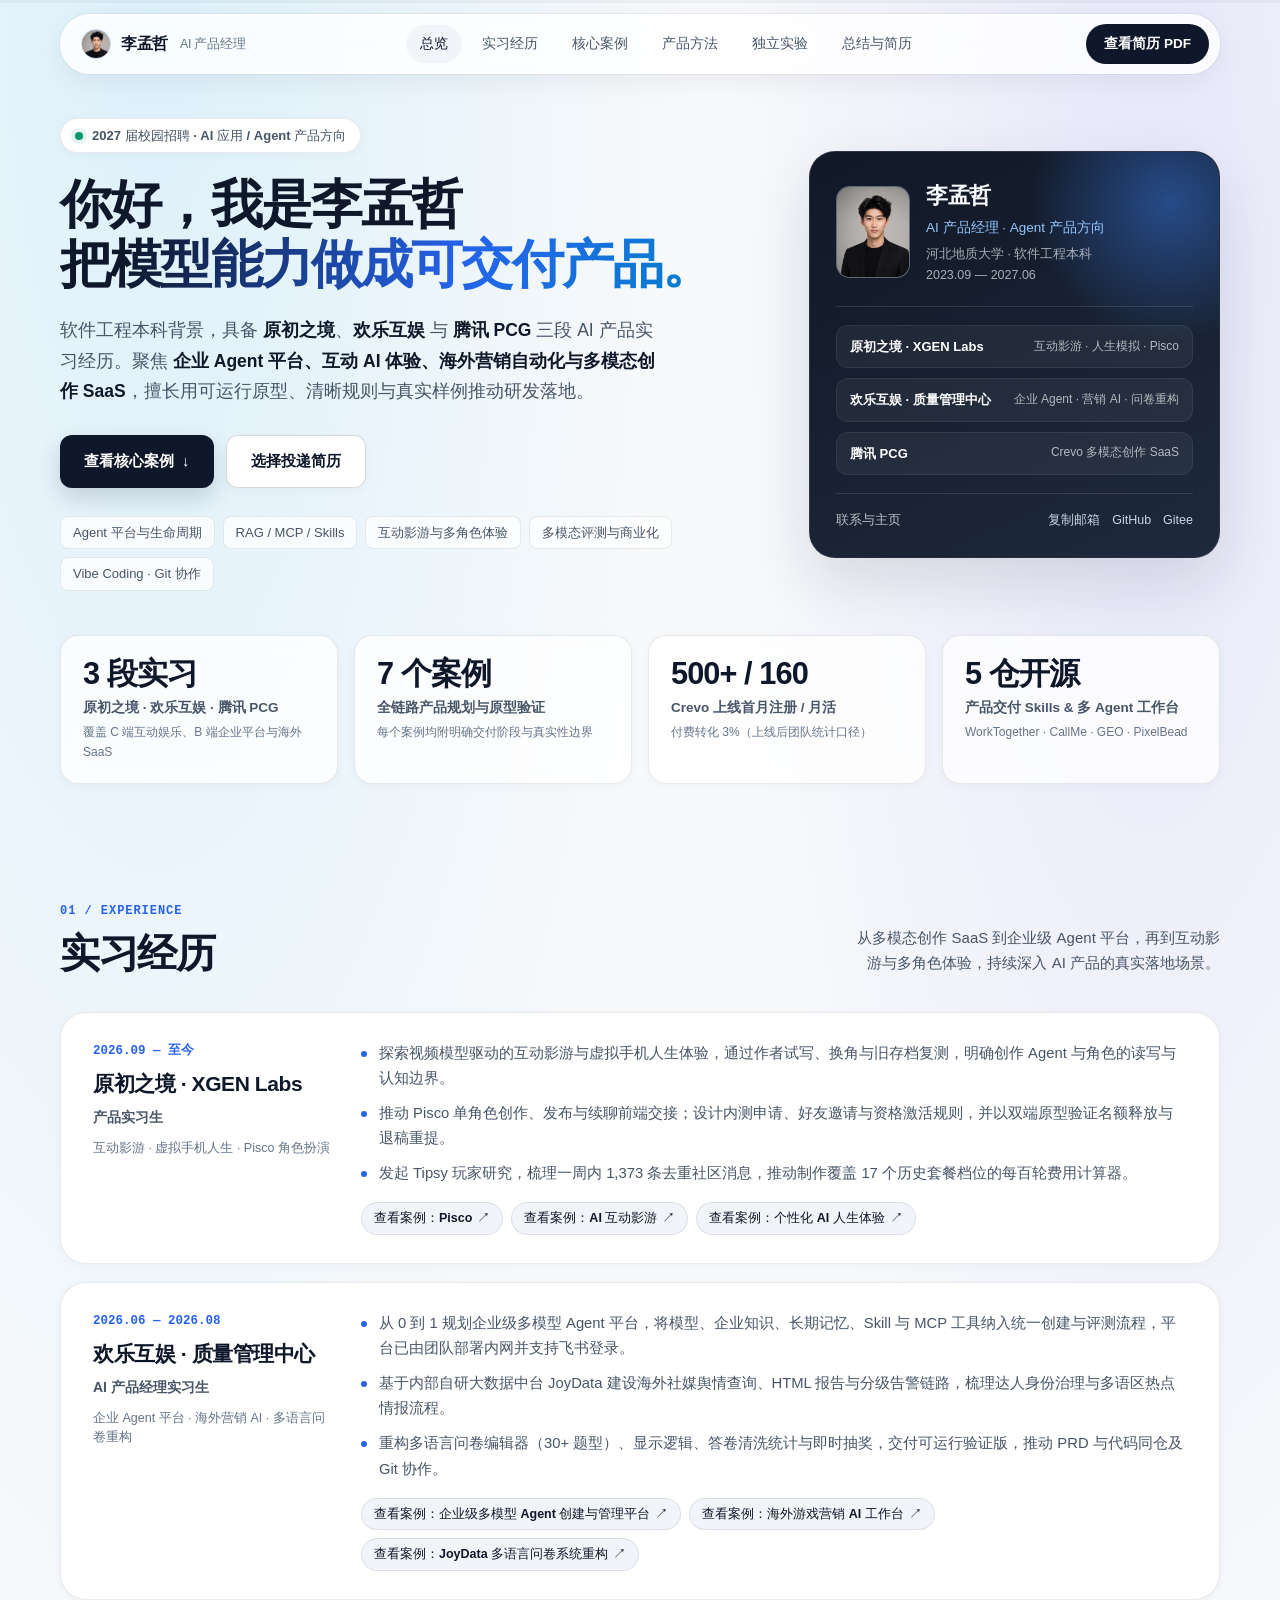
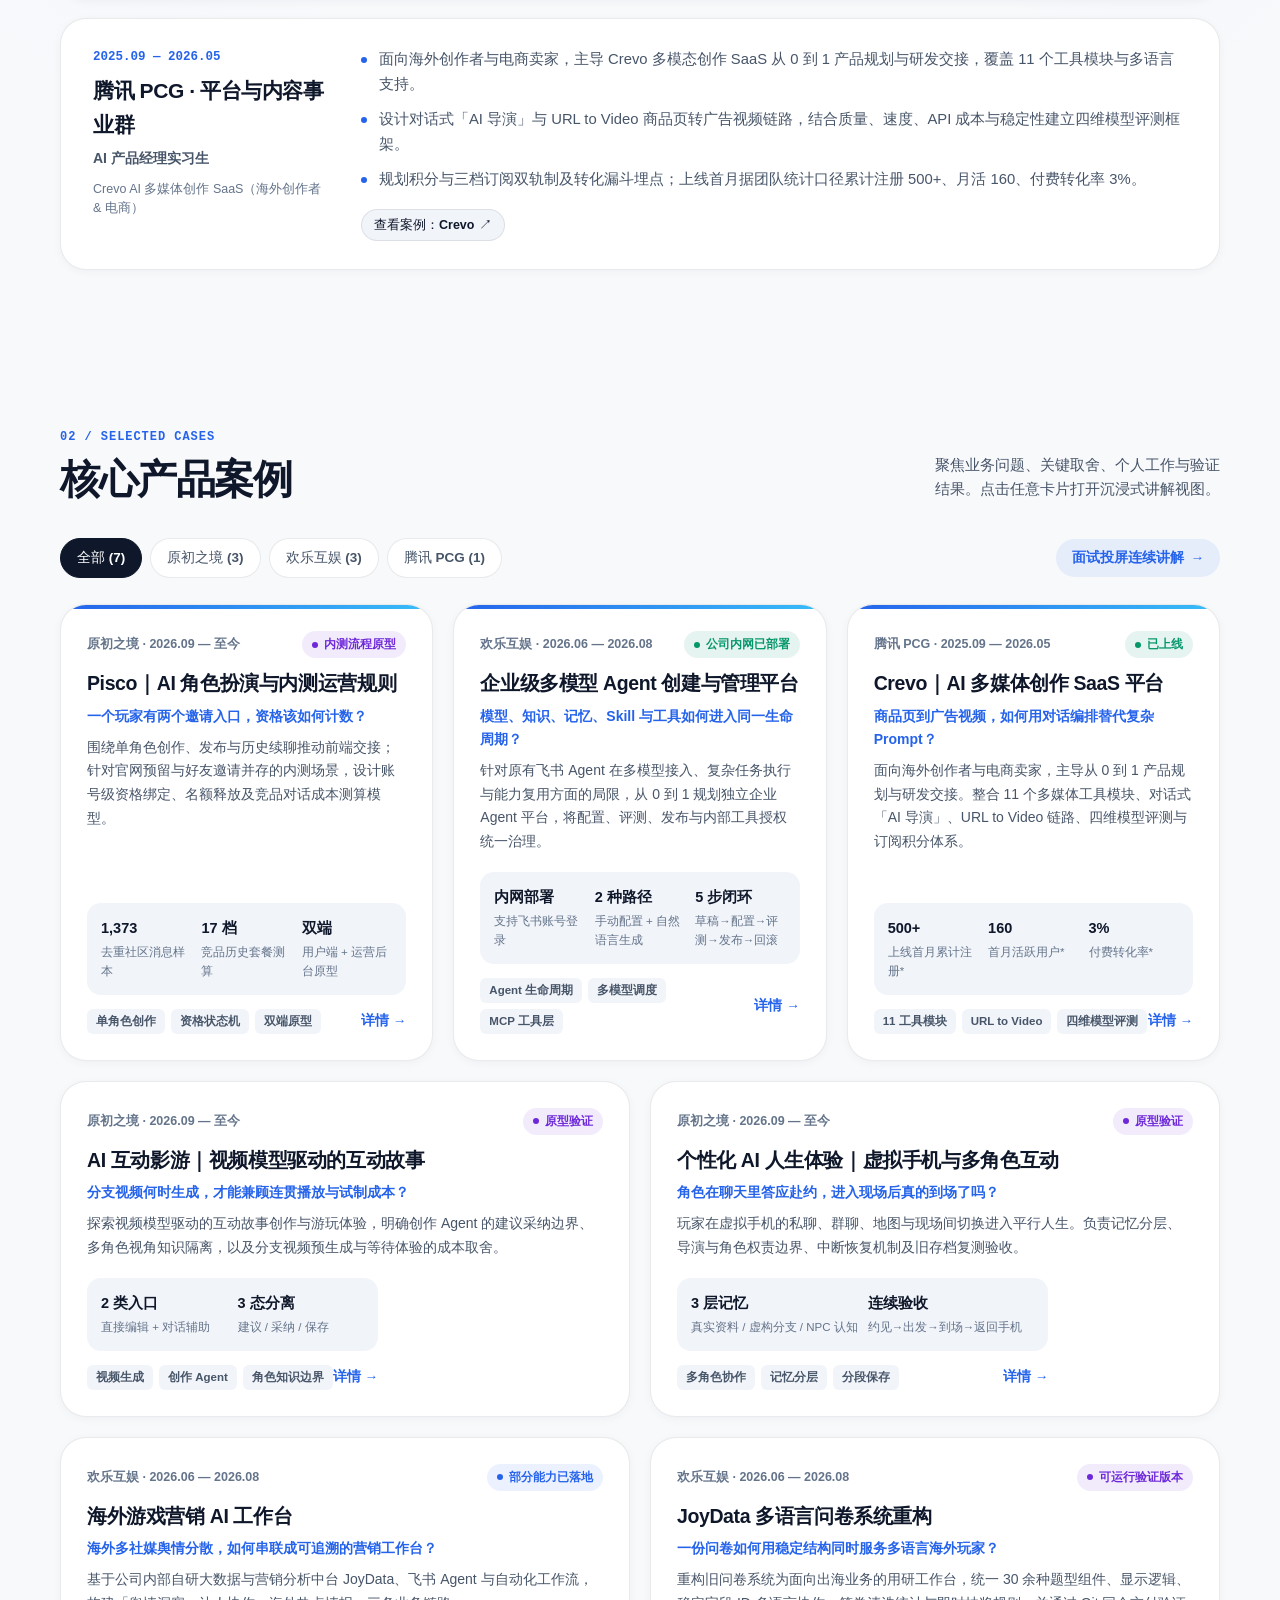
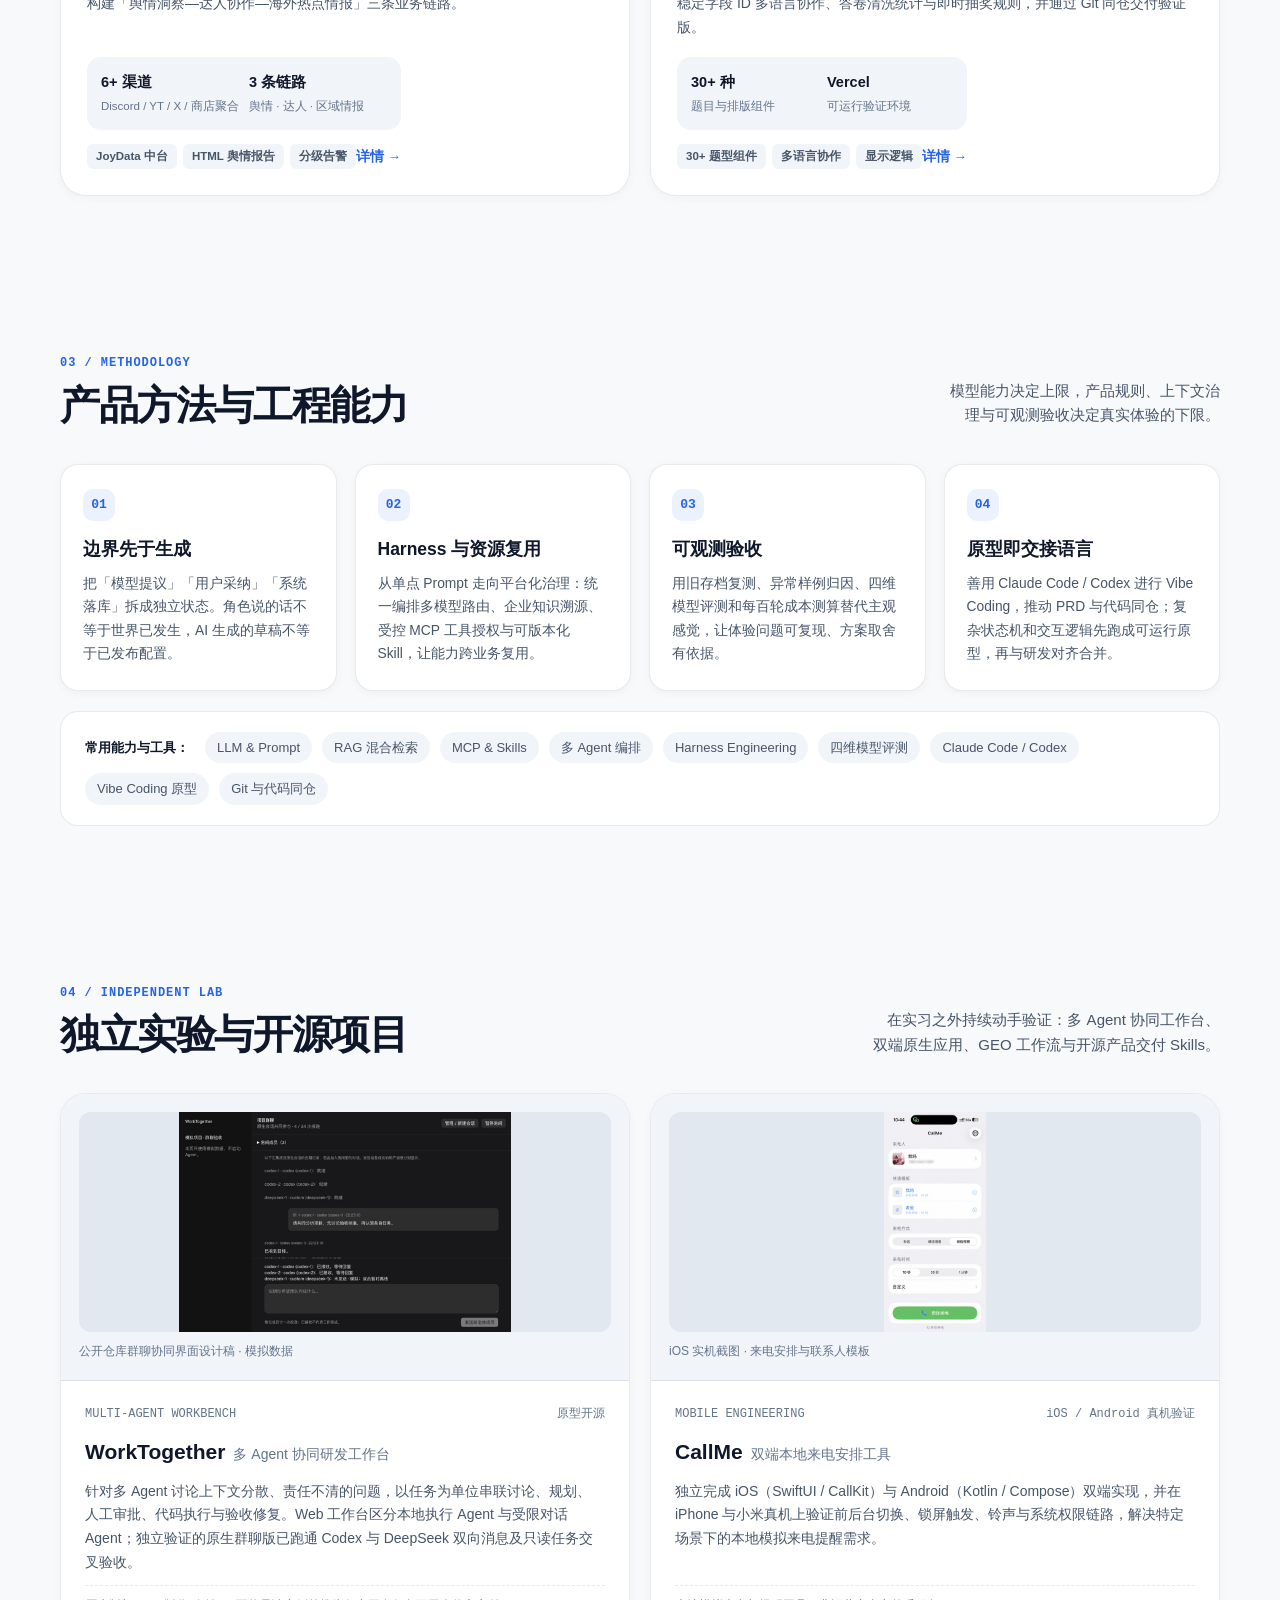
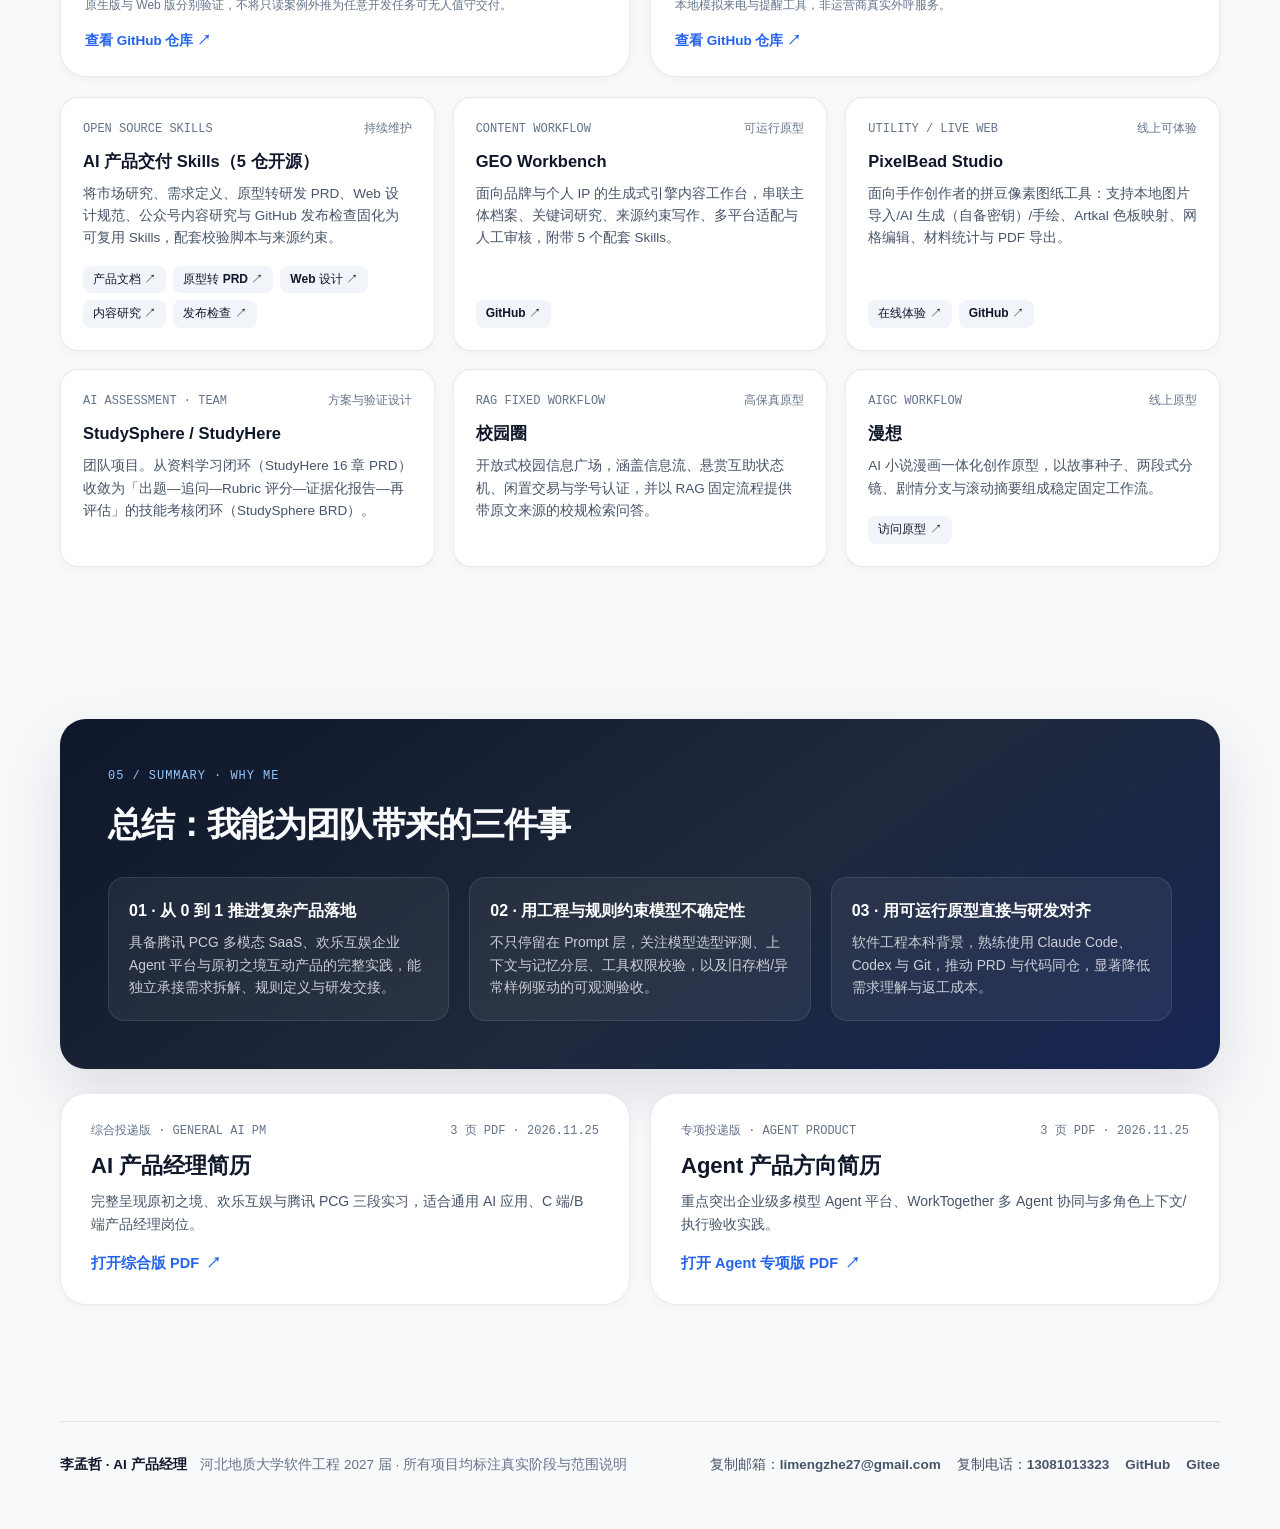
==== commit 371ddbaf: "Redesign portfolio with clean Total-Detail-Total interview structure" ====
--- a/index.html
+++ b/index.html
@@ -1,25 +1,315 @@
 <!doctype html>
 <html lang="zh-CN">
 <head>
-<meta charset="utf-8"><meta name="viewport" content="width=device-width,initial-scale=1">
-<title>李孟哲｜AI 产品经理</title><meta name="description" content="李孟哲的产品经历与案例：Pisco、互动影游、企业 Agent、游戏营销与多模态创作。2027 届软件工程本科。">
-<meta property="og:title" content="李孟哲｜AI 产品经理"><meta property="og:description" content="从角色互动到企业 Agent：产品判断、交付与验证。">
-<link rel="canonical" href="https://limengzhe27-boop.github.io/ai-product-portfolio/">
-<link rel="stylesheet" href="journal.css?v=1125"><script defer src="cases.js?v=1125"></script><script defer src="journal.js?v=1125"></script>
+  <meta charset="utf-8">
+  <meta name="viewport" content="width=device-width, initial-scale=1">
+  <title>李孟哲｜AI 产品经理</title>
+  <meta name="description" content="李孟哲（2027 届软件工程本科）AI 产品经理作品集：原初之境互动 AI 与 Pisco、欢乐互娱企业 Agent 平台与海外营销 AI、腾讯 PCG Crevo 多模态创作 SaaS。">
+  <meta property="og:title" content="李孟哲｜AI 产品经理">
+  <meta property="og:description" content="把不确定的模型能力，转化为可编辑、可验证、可交付的 AI 产品。">
+  <link rel="stylesheet" href="styles.css?v=20261126-v4">
+  <script defer src="cases.js?v=20261126-v4"></script>
+  <script defer src="app.js?v=20261126-v4"></script>
 </head>
-<body><a class="skip" href="#main">跳至正文</a>
-<header class="nav"><div class="wrap navinner"><a class="brand" href="#main"><span class="monogram" aria-hidden="true">孟</span>李孟哲</a><nav aria-label="主导航"><a href="#cases">产品案例</a><a href="#experience">实习经历</a><a href="#lab">个人项目</a></nav><a class="pdfbtn" href="assets/resume-product-20261125.pdf" target="_blank" rel="noopener">查看简历 <span>PDF</span></a></div></header>
-<main id="main" class="wrap"><section class="hero">
-<div class="intro"><div class="eyebrow">2027 届校园招聘 <i></i> 软件工程本科</div><h1>李孟哲<span>AI 产品经理</span></h1><p>在原初之境设计玩家与 AI 角色的互动，在欢乐互娱建设企业 Agent 与游戏发行工具，在腾讯 PCG 为海外创作者规划多模态 SaaS 产品。</p><div class="actions"><button class="primary" id="tour">开始案例讲解</button><a class="quiet" href="#resume">选择投递简历</a></div><div class="identity"><img src="assets/portrait.png" alt="李孟哲" width="40" height="40"><span>河北地质大学 · 软件工程<br><a href="mailto:limengzhe27@gmail.com">limengzhe27@gmail.com</a></span></div></div>
-<aside class="feature"><div class="feature-head"><span>本期案例</span><span>原初之境 / Pisco</span></div><div class="feature-text"><small>AI 角色扮演 · 内测运营</small><h2>一个玩家，<br>两个邀请入口。</h2><p>官网已预留名额，玩家却先收到好友邀请。两个入口该怎样计数？</p></div>
-<div class="spec"><div class="spec-head"><b>资格规则示例</b><span>点击切换</span></div><div class="switch"><button data-mode="reserve" aria-pressed="true">官网预留</button><button data-mode="friend" aria-pressed="false">好友领取</button></div><dl id="state" aria-live="polite"></dl></div>
-<button class="feature-link" data-open="pisco">阅读 Pisco 案例 <span>＋</span></button></aside></section>
-<section id="cases"><div class="sectionhead"><div><small>CASE NOTES</small><h2>产品案例</h2></div><p>从业务问题进入，查看方案取舍与验证结果。</p></div><div id="filters" class="filters" aria-label="按公司筛选"></div><div id="caseList"></div></section>
-<section id="experience"><div class="sectionhead"><div><small>EXPERIENCE</small><h2>实习经历</h2></div></div><div class="jobs">
-<article><time>2026.09 — 至今</time><h3>原初之境</h3><b>产品实习生</b><p>与产品负责人探索互动影游、人生模拟和 Pisco。负责创作与游玩流程、内测运营规则、原型交接及竞品付费体验研究。</p></article>
-<article><time>2026.06 — 08</time><h3>欢乐互娱</h3><b>质量管理中心 · AI 产品经理实习生</b><p>从零规划企业 Agent 平台并推动内网部署；结合 JoyData 与飞书设计营销工作流，重构面向海外玩家的多语言问卷系统。</p></article>
-<article><time>2025.09 — 2026.05</time><h3>腾讯 PCG</h3><b>AI 产品经理实习生</b><p>作为 Crevo 唯一产品负责人，完成面向创作者和电商卖家的产品定位、11 个工具模块、多模型评测与订阅设计，并将原型交接研发。</p></article></div></section>
-<section id="lab"><div class="sectionhead"><div><small>INDEPENDENT PROJECTS</small><h2>个人项目</h2></div><a href="https://github.com/limengzhe27-boop">GitHub 主页</a></div><div id="features" class="labpair"></div><details><summary>更多项目与开源工具</summary><div id="more"></div></details></section>
-<section id="resume"><div class="sectionhead"><div><small>RÉSUMÉ　/　2026.11.25</small><h2>简历</h2></div><p>两个方向，均为三页 PDF。</p></div><div class="resumes"><a href="assets/resume-product-20261125.pdf"><span>综合投递版</span><b>AI 产品经理</b><em>互动内容、企业应用与商业化</em></a><a href="assets/resume-agent-20261125.pdf"><span>专项投递版</span><b>Agent 产品方向</b><em>模型配置、任务协作与执行验收</em></a></div></section>
-</main><footer class="wrap"><b>李孟哲 · AI 产品经理</b><a href="mailto:limengzhe27@gmail.com">邮件联系</a><a href="https://gitee.com/ztmslmz">Gitee</a></footer>
-<dialog id="reader" aria-labelledby="caseTitle"><div class="bar"><span id="loc"></span><button id="close" aria-label="关闭案例">关闭 ×</button></div><div id="detail"></div><div class="pager"><button id="prev">上一例</button><button id="next">下一例</button></div></dialog></body></html>
+<body>
+  <a class="skip-link" href="#main">跳至正文</a>
+  <div class="scroll-progress" aria-hidden="true"><span id="progressBar"></span></div>
+
+  <!-- Floating Pill Navigation -->
+  <header class="site-nav">
+    <div class="nav-pill">
+      <a class="nav-brand" href="#overview">
+        <img class="nav-avatar" src="assets/portrait.png" alt="李孟哲" width="30" height="30">
+        <span>李孟哲</span>
+        <small>AI 产品经理</small>
+      </a>
+
+      <nav class="nav-links" aria-label="主导航">
+        <a href="#overview">总览</a>
+        <a href="#experience">实习经历</a>
+        <a href="#cases">核心案例</a>
+        <a href="#method">产品方法</a>
+        <a href="#lab">独立实验</a>
+        <a href="#summary">总结与简历</a>
+      </nav>
+
+      <a class="nav-cta" href="assets/resume-product-20261125.pdf" target="_blank" rel="noopener">
+        查看简历 PDF
+      </a>
+    </div>
+  </header>
+
+  <main id="main" class="container">
+    <!-- ================================================================
+         【总】OPENING OVERVIEW：个人定位、肖像档案卡与全局实绩总览
+         ================================================================ -->
+    <section id="overview" class="hero-section">
+      <div class="hero-grid">
+        <div>
+          <div class="hero-badge">
+            <span class="badge-dot" aria-hidden="true"></span>
+            <span>2027 届校园招聘 · AI 应用 / Agent 产品方向</span>
+          </div>
+
+          <h1 class="hero-title">
+            你好，我是李孟哲
+            <span class="gradient-text">把模型能力做成可交付产品。</span>
+          </h1>
+
+          <p class="hero-subtitle">
+            软件工程本科背景，具备 <strong>原初之境</strong>、<strong>欢乐互娱</strong> 与 <strong>腾讯 PCG</strong> 三段 AI 产品实习经历。聚焦 <strong>企业 Agent 平台、互动 AI 体验、海外营销自动化与多模态创作 SaaS</strong>，擅长用可运行原型、清晰规则与真实样例推动研发落地。
+          </p>
+
+          <div class="hero-actions">
+            <a class="btn-primary" href="#cases">
+              <span>查看核心案例</span>
+              <span aria-hidden="true">↓</span>
+            </a>
+            <a class="btn-secondary" href="#summary">选择投递简历</a>
+          </div>
+
+          <div class="hero-tags" aria-label="核心能力标签">
+            <span>Agent 平台与生命周期</span>
+            <span>RAG / MCP / Skills</span>
+            <span>互动影游与多角色体验</span>
+            <span>多模态评测与商业化</span>
+            <span>Vibe Coding · Git 协作</span>
+          </div>
+        </div>
+
+        <!-- Clean Executive Profile Card -->
+        <aside class="profile-card" aria-label="个人信息卡">
+          <div class="profile-card-head">
+            <img class="profile-photo" src="assets/portrait.png" alt="李孟哲证件照" width="74" height="92">
+            <div>
+              <div class="profile-name">李孟哲</div>
+              <div class="profile-role">AI 产品经理 · Agent 产品方向</div>
+              <div class="profile-edu">河北地质大学 · 软件工程本科<br>2023.09 — 2027.06</div>
+            </div>
+          </div>
+
+          <div class="profile-tracks">
+            <div class="track-row">
+              <strong>原初之境 · XGEN Labs</strong>
+              <span>互动影游 · 人生模拟 · Pisco</span>
+            </div>
+            <div class="track-row">
+              <strong>欢乐互娱 · 质量管理中心</strong>
+              <span>企业 Agent · 营销 AI · 问卷重构</span>
+            </div>
+            <div class="track-row">
+              <strong>腾讯 PCG</strong>
+              <span>Crevo 多模态创作 SaaS</span>
+            </div>
+          </div>
+
+          <div class="profile-foot">
+            <span>联系与主页</span>
+            <div class="profile-foot-links">
+              <button type="button" data-copy="limengzhe27@gmail.com">复制邮箱</button>
+              <a href="https://github.com/limengzhe27-boop" target="_blank" rel="noopener">GitHub</a>
+              <a href="https://gitee.com/ztmslmz" target="_blank" rel="noopener">Gitee</a>
+            </div>
+          </div>
+        </aside>
+      </div>
+
+      <!-- 4-Column Executive Proof Strip -->
+      <div class="proof-strip" aria-label="关键履历总览">
+        <div class="proof-card">
+          <div class="proof-value">3 段实习</div>
+          <div class="proof-label">原初之境 · 欢乐互娱 · 腾讯 PCG</div>
+          <div class="proof-note">覆盖 C 端互动娱乐、B 端企业平台与海外 SaaS</div>
+        </div>
+        <div class="proof-card">
+          <div class="proof-value">7 个案例</div>
+          <div class="proof-label">全链路产品规划与原型验证</div>
+          <div class="proof-note">每个案例均附明确交付阶段与真实性边界</div>
+        </div>
+        <div class="proof-card">
+          <div class="proof-value">500+ / 160</div>
+          <div class="proof-label">Crevo 上线首月注册 / 月活</div>
+          <div class="proof-note">付费转化 3%（上线后团队统计口径）</div>
+        </div>
+        <div class="proof-card">
+          <div class="proof-value">5 仓开源</div>
+          <div class="proof-label">产品交付 Skills &amp; 多 Agent 工作台</div>
+          <div class="proof-note">WorkTogether · CallMe · GEO · PixelBead</div>
+        </div>
+      </div>
+    </section>
+
+    <!-- ================================================================
+         【分 01】实习经历
+         ================================================================ -->
+    <section id="experience" class="section-block">
+      <div class="section-header">
+        <div>
+          <div class="section-kicker">01 / EXPERIENCE</div>
+          <h2 class="section-title">实习经历</h2>
+        </div>
+        <p class="section-desc">
+          从多模态创作 SaaS 到企业级 Agent 平台，再到互动影游与多角色体验，持续深入 AI 产品的真实落地场景。
+        </p>
+      </div>
+
+      <div class="exp-list" id="experienceList"></div>
+    </section>
+
+    <!-- ================================================================
+         【分 02】核心产品案例（支持筛选与面试投屏连续讲解）
+         ================================================================ -->
+    <section id="cases" class="section-block">
+      <div class="section-header">
+        <div>
+          <div class="section-kicker">02 / SELECTED CASES</div>
+          <h2 class="section-title">核心产品案例</h2>
+        </div>
+        <p class="section-desc">
+          聚焦业务问题、关键取舍、个人工作与验证结果。点击任意卡片打开沉浸式讲解视图。
+        </p>
+      </div>
+
+      <div class="case-controls">
+        <div class="filter-bar" id="companyFilters" role="group" aria-label="按公司筛选案例"></div>
+        <button class="tour-btn" id="startTour" type="button">
+          <span>面试投屏连续讲解</span>
+          <span aria-hidden="true">→</span>
+        </button>
+      </div>
+
+      <div class="featured-cases" id="featuredCases"></div>
+      <div class="secondary-cases" id="secondaryCases"></div>
+    </section>
+
+    <!-- ================================================================
+         【分 03】产品方法与能力栈
+         ================================================================ -->
+    <section id="method" class="section-block">
+      <div class="section-header">
+        <div>
+          <div class="section-kicker">03 / METHODOLOGY</div>
+          <h2 class="section-title">产品方法与工程能力</h2>
+        </div>
+        <p class="section-desc">
+          模型能力决定上限，产品规则、上下文治理与可观测验收决定真实体验的下限。
+        </p>
+      </div>
+
+      <div class="method-grid" id="methodGrid"></div>
+
+      <div class="skill-bar" aria-label="专业工具与技术栈">
+        <span class="skill-bar-label">常用能力与工具：</span>
+        <span class="skill-chip">LLM &amp; Prompt</span>
+        <span class="skill-chip">RAG 混合检索</span>
+        <span class="skill-chip">MCP &amp; Skills</span>
+        <span class="skill-chip">多 Agent 编排</span>
+        <span class="skill-chip">Harness Engineering</span>
+        <span class="skill-chip">四维模型评测</span>
+        <span class="skill-chip">Claude Code / Codex</span>
+        <span class="skill-chip">Vibe Coding 原型</span>
+        <span class="skill-chip">Git 与代码同仓</span>
+      </div>
+    </section>
+
+    <!-- ================================================================
+         【分 04】独立实验与开源项目
+         ================================================================ -->
+    <section id="lab" class="section-block">
+      <div class="section-header">
+        <div>
+          <div class="section-kicker">04 / INDEPENDENT LAB</div>
+          <h2 class="section-title">独立实验与开源项目</h2>
+        </div>
+        <p class="section-desc">
+          在实习之外持续动手验证：多 Agent 协同工作台、双端原生应用、GEO 工作流与开源产品交付 Skills。
+        </p>
+      </div>
+
+      <div class="lab-featured" id="featuredLabs"></div>
+      <div class="lab-grid" id="moreLabs"></div>
+    </section>
+
+    <!-- ================================================================
+         【总】CLOSING SUMMARY：个人优势收束 + 双版本简历下载
+         ================================================================ -->
+    <section id="summary" class="section-block">
+      <div class="closing-banner">
+        <div class="closing-eyebrow">05 / SUMMARY · WHY ME</div>
+        <h2 class="closing-title">总结：我能为团队带来的三件事</h2>
+        <div class="closing-points">
+          <div class="closing-point">
+            <strong>01 · 从 0 到 1 推进复杂产品落地</strong>
+            <p>具备腾讯 PCG 多模态 SaaS、欢乐互娱企业 Agent 平台与原初之境互动产品的完整实践，能独立承接需求拆解、规则定义与研发交接。</p>
+          </div>
+          <div class="closing-point">
+            <strong>02 · 用工程与规则约束模型不确定性</strong>
+            <p>不只停留在 Prompt 层，关注模型选型评测、上下文与记忆分层、工具权限校验，以及旧存档/异常样例驱动的可观测验收。</p>
+          </div>
+          <div class="closing-point">
+            <strong>03 · 用可运行原型直接与研发对齐</strong>
+            <p>软件工程本科背景，熟练使用 Claude Code、Codex 与 Git，推动 PRD 与代码同仓，显著降低需求理解与返工成本。</p>
+          </div>
+        </div>
+      </div>
+
+      <div class="resume-grid">
+        <a class="resume-card" href="assets/resume-product-20261125.pdf" target="_blank" rel="noopener">
+          <div>
+            <div class="resume-meta">
+              <span>综合投递版 · GENERAL AI PM</span>
+              <span>3 页 PDF · 2026.11.25</span>
+            </div>
+            <h3>AI 产品经理简历</h3>
+            <p>完整呈现原初之境、欢乐互娱与腾讯 PCG 三段实习，适合通用 AI 应用、C 端/B 端产品经理岗位。</p>
+          </div>
+          <span class="resume-cta">打开综合版 PDF <span aria-hidden="true">↗</span></span>
+        </a>
+
+        <a class="resume-card" href="assets/resume-agent-20261125.pdf" target="_blank" rel="noopener">
+          <div>
+            <div class="resume-meta">
+              <span>专项投递版 · AGENT PRODUCT</span>
+              <span>3 页 PDF · 2026.11.25</span>
+            </div>
+            <h3>Agent 产品方向简历</h3>
+            <p>重点突出企业级多模型 Agent 平台、WorkTogether 多 Agent 协同与多角色上下文/执行验收实践。</p>
+          </div>
+          <span class="resume-cta">打开 Agent 专项版 PDF <span aria-hidden="true">↗</span></span>
+        </a>
+      </div>
+    </section>
+  </main>
+
+  <footer class="container site-footer">
+    <div class="footer-left">
+      <strong>李孟哲 · AI 产品经理</strong>
+      <span>河北地质大学软件工程 2027 届 · 所有项目均标注真实阶段与范围说明</span>
+    </div>
+    <div class="footer-actions">
+      <button type="button" data-copy="limengzhe27@gmail.com">复制邮箱：limengzhe27@gmail.com</button>
+      <button type="button" data-copy="13081013323">复制电话：13081013323</button>
+      <a href="https://github.com/limengzhe27-boop" target="_blank" rel="noopener">GitHub</a>
+      <a href="https://gitee.com/ztmslmz" target="_blank" rel="noopener">Gitee</a>
+    </div>
+  </footer>
+
+  <!-- Case Reader Dialog -->
+  <dialog class="reader-dialog" id="readerDialog" aria-labelledby="readerTitle">
+    <div class="reader-shell">
+      <div class="reader-top">
+        <span class="reader-loc" id="readerLoc"></span>
+        <button class="reader-btn" id="readerClose" type="button" aria-label="关闭案例详情">关闭 ×</button>
+      </div>
+      <div class="reader-body" id="readerBody"></div>
+      <div class="reader-bottom">
+        <button class="reader-btn" id="readerPrev" type="button">← 上一例</button>
+        <span style="font-size:12px;color:var(--ink-muted)">键盘 ← / → 切换 · Esc 关闭</span>
+        <button class="reader-btn" id="readerNext" type="button">下一例 →</button>
+      </div>
+    </div>
+  </dialog>
+
+  <div class="toast" id="toast" role="status" aria-live="polite"></div>
+</body>
+</html>
--- a/styles.css
+++ b/styles.css
@@ -0,0 +1,1563 @@
+/* ==========================================================================
+   李孟哲｜AI 产品经理个人主页 (v4 · Luminous Total-Detail-Total)
+   现代通透视觉 + 面试总分总结构
+   ========================================================================== */
+
+:root {
+  --bg: #f8f9fb;
+  --surface: #ffffff;
+  --surface-glass: rgba(255, 255, 255, 0.78);
+  --surface-subtle: #f1f4f9;
+  --ink: #0f172a;
+  --ink-secondary: #475569;
+  --ink-muted: #64748b;
+  --line: rgba(15, 23, 42, 0.09);
+  --line-strong: rgba(15, 23, 42, 0.16);
+
+  --accent: #2563eb;
+  --accent-deep: #1d4ed8;
+  --accent-soft: rgba(37, 99, 235, 0.09);
+  --emerald: #059669;
+  --emerald-soft: rgba(5, 150, 105, 0.1);
+  --violet: #6d28d9;
+  --violet-soft: rgba(109, 40, 217, 0.09);
+  --amber: #b45309;
+  --amber-soft: rgba(180, 83, 9, 0.1);
+
+  --dark-card: #0f172a;
+  --dark-card-2: #162036;
+  --dark-line: rgba(255, 255, 255, 0.12);
+
+  --shadow-sm: 0 2px 10px rgba(15, 23, 42, 0.04);
+  --shadow-md: 0 12px 32px rgba(15, 23, 42, 0.07);
+  --shadow-lg: 0 24px 60px rgba(15, 23, 42, 0.12);
+
+  --radius-sm: 10px;
+  --radius-md: 18px;
+  --radius-lg: 26px;
+  --max-w: 1160px;
+  --ease: cubic-bezier(0.22, 1, 0.36, 1);
+
+  --font-sans: -apple-system, BlinkMacSystemFont, "SF Pro Display", "PingFang SC", "Noto Sans SC", "Microsoft YaHei", sans-serif;
+  --font-mono: ui-monospace, "SFMono-Regular", Menlo, Monaco, Consolas, monospace;
+}
+
+*,
+*::before,
+*::after {
+  box-sizing: border-box;
+}
+
+html {
+  scroll-behavior: smooth;
+  font-family: var(--font-sans);
+  font-size: 16px;
+  line-height: 1.65;
+  color: var(--ink);
+  background: var(--bg);
+  -webkit-font-smoothing: antialiased;
+}
+
+body {
+  margin: 0;
+  background:
+    radial-gradient(ellipse 65% 42% at 12% 0%, rgba(56, 189, 248, 0.14), transparent 65%),
+    radial-gradient(ellipse 55% 38% at 90% 4%, rgba(99, 102, 241, 0.12), transparent 60%),
+    var(--bg);
+  overflow-x: hidden;
+}
+
+img {
+  max-width: 100%;
+  display: block;
+}
+
+a {
+  color: inherit;
+  text-decoration: none;
+}
+
+button {
+  font: inherit;
+  color: inherit;
+  background: none;
+  border: 0;
+  padding: 0;
+  cursor: pointer;
+}
+
+h1, h2, h3, h4, p, ul, ol, figure {
+  margin: 0;
+}
+
+ul {
+  padding: 0;
+  list-style: none;
+}
+
+:focus-visible {
+  outline: 2px solid var(--accent);
+  outline-offset: 3px;
+}
+
+.skip-link {
+  position: absolute;
+  left: 16px;
+  top: -80px;
+  z-index: 200;
+  padding: 10px 16px;
+  border-radius: 8px;
+  background: var(--ink);
+  color: #fff;
+  font-size: 14px;
+}
+
+.skip-link:focus {
+  top: 16px;
+}
+
+.container {
+  width: min(var(--max-w), calc(100% - 48px));
+  margin-inline: auto;
+}
+
+/* Scroll Progress Bar */
+.scroll-progress {
+  position: fixed;
+  inset: 0 0 auto;
+  height: 3px;
+  z-index: 100;
+  background: rgba(15, 23, 42, 0.04);
+  pointer-events: none;
+}
+
+.scroll-progress span {
+  display: block;
+  height: 100%;
+  width: 100%;
+  background: linear-gradient(90deg, #2563eb, #06b6d4, #10b981);
+  transform: scaleX(0);
+  transform-origin: left;
+  transition: transform 0.08s linear;
+}
+
+/* ==========================================================================
+   Floating Pill Navigation
+   ========================================================================== */
+
+.site-nav {
+  position: sticky;
+  top: 14px;
+  z-index: 60;
+  padding: 0 16px;
+  pointer-events: none;
+}
+
+.nav-pill {
+  width: min(var(--max-w), 100%);
+  margin: 0 auto;
+  height: 60px;
+  padding: 8px 10px 8px 20px;
+  border-radius: 999px;
+  background: rgba(255, 255, 255, 0.82);
+  backdrop-filter: blur(18px) saturate(140%);
+  -webkit-backdrop-filter: blur(18px) saturate(140%);
+  border: 1px solid rgba(255, 255, 255, 0.9);
+  box-shadow: 0 8px 28px rgba(15, 23, 42, 0.06), 0 0 0 1px rgba(15, 23, 42, 0.05);
+  display: flex;
+  align-items: center;
+  justify-content: space-between;
+  gap: 20px;
+  pointer-events: auto;
+}
+
+.nav-brand {
+  display: inline-flex;
+  align-items: center;
+  gap: 10px;
+  font-weight: 700;
+  font-size: 15.5px;
+  letter-spacing: -0.02em;
+}
+
+.nav-avatar {
+  width: 30px;
+  height: 30px;
+  border-radius: 50%;
+  object-fit: cover;
+  object-position: 50% 22%;
+  border: 1.5px solid rgba(37, 99, 235, 0.25);
+}
+
+.nav-brand small {
+  font-weight: 500;
+  font-size: 12.5px;
+  color: var(--ink-muted);
+  margin-left: 2px;
+}
+
+.nav-links {
+  display: flex;
+  align-items: center;
+  gap: 6px;
+}
+
+.nav-links a {
+  padding: 7px 14px;
+  border-radius: 999px;
+  font-size: 14px;
+  font-weight: 500;
+  color: var(--ink-secondary);
+  transition: background 0.2s var(--ease), color 0.2s var(--ease);
+}
+
+.nav-links a:hover,
+.nav-links a.is-active {
+  background: var(--surface-subtle);
+  color: var(--ink);
+}
+
+.nav-cta {
+  display: inline-flex;
+  align-items: center;
+  gap: 7px;
+  padding: 9px 18px;
+  border-radius: 999px;
+  background: var(--ink);
+  color: #fff;
+  font-size: 13.5px;
+  font-weight: 600;
+  transition: background 0.2s var(--ease), transform 0.2s var(--ease);
+}
+
+.nav-cta:hover {
+  background: var(--accent);
+  transform: translateY(-1px);
+}
+
+/* ==========================================================================
+   PART 1: TOTAL (Opening Hero + Portrait Profile Card + 4-Column Proof Strip)
+   ========================================================================== */
+
+.hero-section {
+  padding: 58px 0 36px;
+}
+
+.hero-grid {
+  display: grid;
+  grid-template-columns: minmax(0, 1.25fr) minmax(300px, 0.75fr);
+  gap: clamp(32px, 5vw, 64px);
+  align-items: center;
+}
+
+.hero-badge {
+  display: inline-flex;
+  align-items: center;
+  gap: 9px;
+  padding: 6px 14px;
+  border-radius: 999px;
+  background: var(--surface);
+  border: 1px solid var(--line);
+  box-shadow: var(--shadow-sm);
+  font-size: 13px;
+  font-weight: 550;
+  color: var(--ink-secondary);
+  margin-bottom: 22px;
+}
+
+.badge-dot {
+  width: 8px;
+  height: 8px;
+  border-radius: 50%;
+  background: var(--emerald);
+  box-shadow: 0 0 0 4px var(--emerald-soft);
+}
+
+.hero-title {
+  font-size: clamp(34px, 4.3vw, 52px);
+  line-height: 1.15;
+  letter-spacing: -0.035em;
+  font-weight: 800;
+  color: var(--ink);
+  margin-bottom: 20px;
+}
+
+.hero-title .gradient-text {
+  display: block;
+  background: linear-gradient(110deg, #0f172a 10%, #2563eb 58%, #0284c7 100%);
+  -webkit-background-clip: text;
+  background-clip: text;
+  color: transparent;
+}
+
+.hero-subtitle {
+  font-size: 17.5px;
+  line-height: 1.75;
+  color: var(--ink-secondary);
+  max-width: 600px;
+  margin-bottom: 28px;
+}
+
+.hero-subtitle strong {
+  color: var(--ink);
+  font-weight: 650;
+}
+
+.hero-actions {
+  display: flex;
+  flex-wrap: wrap;
+  gap: 12px;
+  margin-bottom: 28px;
+}
+
+.btn-primary,
+.btn-secondary {
+  display: inline-flex;
+  align-items: center;
+  justify-content: center;
+  gap: 8px;
+  padding: 13px 24px;
+  border-radius: 12px;
+  font-size: 15px;
+  font-weight: 600;
+  transition: transform 0.2s var(--ease), box-shadow 0.2s var(--ease), background 0.2s var(--ease), border-color 0.2s var(--ease);
+}
+
+.btn-primary {
+  background: var(--ink);
+  color: #fff;
+  box-shadow: 0 10px 24px rgba(15, 23, 42, 0.16);
+}
+
+.btn-primary:hover {
+  background: var(--accent);
+  transform: translateY(-2px);
+  box-shadow: 0 14px 28px rgba(37, 99, 235, 0.26);
+}
+
+.btn-secondary {
+  background: var(--surface);
+  color: var(--ink);
+  border: 1px solid var(--line-strong);
+  box-shadow: var(--shadow-sm);
+}
+
+.btn-secondary:hover {
+  border-color: var(--ink);
+  transform: translateY(-2px);
+}
+
+.hero-tags {
+  display: flex;
+  flex-wrap: wrap;
+  gap: 8px;
+}
+
+.hero-tags span {
+  padding: 5px 12px;
+  border-radius: 8px;
+  background: rgba(255, 255, 255, 0.72);
+  border: 1px solid var(--line);
+  font-size: 13px;
+  color: var(--ink-secondary);
+}
+
+/* Right Column: Clean Executive Profile Card (Replaces the useless widget!) */
+.profile-card {
+  position: relative;
+  border-radius: var(--radius-lg);
+  padding: 26px;
+  background: linear-gradient(155deg, #111827 0%, #1e293b 100%);
+  color: #f8fafc;
+  box-shadow: var(--shadow-lg);
+  overflow: hidden;
+  border: 1px solid rgba(255, 255, 255, 0.08);
+}
+
+.profile-card::before {
+  content: "";
+  position: absolute;
+  width: 280px;
+  height: 280px;
+  right: -90px;
+  top: -90px;
+  border-radius: 50%;
+  background: radial-gradient(circle, rgba(59, 130, 246, 0.45), transparent 70%);
+  pointer-events: none;
+}
+
+.profile-card-head {
+  position: relative;
+  display: flex;
+  align-items: center;
+  gap: 16px;
+  padding-bottom: 20px;
+  border-bottom: 1px solid var(--dark-line);
+}
+
+.profile-photo {
+  width: 74px;
+  height: 92px;
+  border-radius: 14px;
+  object-fit: cover;
+  object-position: 50% 18%;
+  border: 1.5px solid rgba(255, 255, 255, 0.22);
+  background: #334155;
+  flex-shrink: 0;
+}
+
+.profile-name {
+  font-size: 22px;
+  font-weight: 750;
+  letter-spacing: -0.02em;
+}
+
+.profile-role {
+  font-size: 13.5px;
+  color: #93c5fd;
+  margin-top: 3px;
+  font-weight: 500;
+}
+
+.profile-edu {
+  font-size: 12.5px;
+  color: rgba(248, 250, 252, 0.65);
+  margin-top: 5px;
+}
+
+.profile-tracks {
+  position: relative;
+  display: grid;
+  gap: 10px;
+  margin: 18px 0;
+}
+
+.track-row {
+  display: flex;
+  align-items: center;
+  justify-content: space-between;
+  gap: 12px;
+  padding: 10px 13px;
+  border-radius: 12px;
+  background: rgba(255, 255, 255, 0.05);
+  border: 1px solid rgba(255, 255, 255, 0.07);
+  font-size: 13px;
+}
+
+.track-row strong {
+  color: #fff;
+  font-weight: 600;
+}
+
+.track-row span {
+  color: rgba(248, 250, 252, 0.68);
+  font-size: 12px;
+  text-align: right;
+}
+
+.profile-foot {
+  position: relative;
+  display: flex;
+  align-items: center;
+  justify-content: space-between;
+  padding-top: 16px;
+  border-top: 1px solid var(--dark-line);
+  font-size: 12.5px;
+  color: rgba(248, 250, 252, 0.72);
+}
+
+.profile-foot-links {
+  display: flex;
+  gap: 12px;
+}
+
+.profile-foot-links a,
+.profile-foot-links button {
+  color: #cbd5e1;
+  transition: color 0.2s;
+}
+
+.profile-foot-links a:hover,
+.profile-foot-links button:hover {
+  color: #fff;
+}
+
+/* Global Proof Strip (Part of Total Overview) */
+.proof-strip {
+  margin-top: 44px;
+  display: grid;
+  grid-template-columns: repeat(4, minmax(0, 1fr));
+  gap: 16px;
+}
+
+.proof-card {
+  background: var(--surface-glass);
+  backdrop-filter: blur(10px);
+  border: 1px solid var(--line);
+  border-radius: var(--radius-md);
+  padding: 20px 22px;
+  box-shadow: var(--shadow-sm);
+}
+
+.proof-value {
+  font-size: clamp(24px, 2.4vw, 32px);
+  font-weight: 800;
+  letter-spacing: -0.03em;
+  color: var(--ink);
+  line-height: 1.15;
+}
+
+.proof-label {
+  font-size: 13.5px;
+  font-weight: 600;
+  color: var(--ink-secondary);
+  margin-top: 6px;
+}
+
+.proof-note {
+  font-size: 12px;
+  color: var(--ink-muted);
+  margin-top: 4px;
+}
+
+/* ==========================================================================
+   Section Framing (Shared for Deep-Dive Sections)
+   ========================================================================== */
+
+.section-block {
+  padding: 76px 0;
+  scroll-margin-top: 84px;
+}
+
+.section-header {
+  display: flex;
+  align-items: flex-end;
+  justify-content: space-between;
+  gap: 24px;
+  margin-bottom: 36px;
+}
+
+.section-kicker {
+  display: inline-flex;
+  align-items: center;
+  gap: 8px;
+  font-family: var(--font-mono);
+  font-size: 12px;
+  font-weight: 600;
+  letter-spacing: 0.08em;
+  text-transform: uppercase;
+  color: var(--accent);
+  margin-bottom: 8px;
+}
+
+.section-title {
+  font-size: clamp(28px, 3.2vw, 40px);
+  line-height: 1.15;
+  letter-spacing: -0.035em;
+  font-weight: 800;
+}
+
+.section-desc {
+  max-width: 460px;
+  font-size: 15px;
+  color: var(--ink-secondary);
+  text-align: right;
+  text-wrap: balance;
+}
+
+/* ==========================================================================
+   DETAIL 01: Experience Timeline
+   ========================================================================== */
+
+.exp-list {
+  display: grid;
+  gap: 18px;
+}
+
+.exp-card {
+  background: var(--surface);
+  border: 1px solid var(--line);
+  border-radius: var(--radius-lg);
+  padding: 28px 32px;
+  box-shadow: var(--shadow-sm);
+  display: grid;
+  grid-template-columns: 240px minmax(0, 1fr);
+  gap: 28px;
+  transition: border-color 0.22s var(--ease), box-shadow 0.22s var(--ease);
+}
+
+.exp-card:hover {
+  border-color: rgba(37, 99, 235, 0.25);
+  box-shadow: var(--shadow-md);
+}
+
+.exp-period {
+  font-family: var(--font-mono);
+  font-size: 12.5px;
+  color: var(--accent);
+  font-weight: 600;
+  margin-bottom: 6px;
+}
+
+.exp-company {
+  font-size: 21px;
+  font-weight: 780;
+  letter-spacing: -0.02em;
+}
+
+.exp-role {
+  font-size: 14px;
+  color: var(--ink-secondary);
+  font-weight: 600;
+  margin-top: 4px;
+}
+
+.exp-scope {
+  font-size: 12.5px;
+  color: var(--ink-muted);
+  margin-top: 10px;
+  line-height: 1.5;
+}
+
+.exp-bullets {
+  display: grid;
+  gap: 10px;
+  margin-bottom: 16px;
+}
+
+.exp-bullets li {
+  position: relative;
+  padding-left: 18px;
+  font-size: 14.8px;
+  line-height: 1.7;
+  color: var(--ink-secondary);
+}
+
+.exp-bullets li::before {
+  content: "";
+  position: absolute;
+  left: 0;
+  top: 10px;
+  width: 6px;
+  height: 6px;
+  border-radius: 50%;
+  background: var(--accent);
+}
+
+.exp-chips {
+  display: flex;
+  flex-wrap: wrap;
+  gap: 8px;
+}
+
+.exp-chip {
+  display: inline-flex;
+  align-items: center;
+  gap: 5px;
+  padding: 5px 12px;
+  border-radius: 999px;
+  background: var(--surface-subtle);
+  border: 1px solid var(--line);
+  font-size: 12.5px;
+  font-weight: 550;
+  color: var(--ink);
+  transition: background 0.2s, border-color 0.2s, color 0.2s;
+}
+
+.exp-chip:hover {
+  background: var(--accent-soft);
+  border-color: rgba(37, 99, 235, 0.3);
+  color: var(--accent);
+}
+
+/* ==========================================================================
+   DETAIL 02: Core Product Cases (3 Flagship + 4 Deep-Dive Grid)
+   ========================================================================== */
+
+.case-controls {
+  display: flex;
+  flex-wrap: wrap;
+  align-items: center;
+  justify-content: space-between;
+  gap: 14px;
+  margin-bottom: 26px;
+}
+
+.filter-bar {
+  display: flex;
+  flex-wrap: wrap;
+  gap: 8px;
+}
+
+.filter-btn {
+  padding: 8px 16px;
+  border-radius: 999px;
+  background: var(--surface);
+  border: 1px solid var(--line);
+  font-size: 13.5px;
+  font-weight: 550;
+  color: var(--ink-secondary);
+  transition: all 0.2s var(--ease);
+}
+
+.filter-btn:hover {
+  border-color: var(--ink);
+  color: var(--ink);
+}
+
+.filter-btn[aria-pressed="true"] {
+  background: var(--ink);
+  border-color: var(--ink);
+  color: #fff;
+}
+
+.tour-btn {
+  display: inline-flex;
+  align-items: center;
+  gap: 7px;
+  padding: 8px 16px;
+  border-radius: 999px;
+  background: var(--accent-soft);
+  color: var(--accent);
+  font-size: 13.5px;
+  font-weight: 600;
+  transition: background 0.2s, transform 0.2s;
+}
+
+.tour-btn:hover {
+  background: rgba(37, 99, 235, 0.16);
+  transform: translateY(-1px);
+}
+
+.featured-cases {
+  display: grid;
+  grid-template-columns: repeat(3, minmax(0, 1fr));
+  gap: 20px;
+  margin-bottom: 20px;
+}
+
+.secondary-cases {
+  display: grid;
+  grid-template-columns: repeat(2, minmax(0, 1fr));
+  gap: 20px;
+}
+
+.case-card {
+  background: var(--surface);
+  border: 1px solid var(--line);
+  border-radius: var(--radius-lg);
+  padding: 26px;
+  box-shadow: var(--shadow-sm);
+  text-align: left;
+  display: flex;
+  flex-direction: column;
+  justify-content: space-between;
+  gap: 18px;
+  position: relative;
+  overflow: hidden;
+  transition: transform 0.24s var(--ease), box-shadow 0.24s var(--ease), border-color 0.24s var(--ease);
+}
+
+.case-card::before {
+  content: "";
+  position: absolute;
+  inset: 0 0 auto;
+  height: 4px;
+  background: linear-gradient(90deg, #2563eb, #38bdf8);
+  opacity: 0;
+  transition: opacity 0.24s var(--ease);
+}
+
+.case-card.is-flagship::before {
+  opacity: 1;
+}
+
+.case-card:hover {
+  transform: translateY(-4px);
+  box-shadow: var(--shadow-md);
+  border-color: rgba(37, 99, 235, 0.28);
+}
+
+.case-card:hover::before {
+  opacity: 1;
+}
+
+.case-top {
+  display: flex;
+  align-items: center;
+  justify-content: space-between;
+  gap: 10px;
+}
+
+.case-org {
+  font-size: 12.5px;
+  font-weight: 600;
+  color: var(--ink-muted);
+}
+
+.stage-pill {
+  display: inline-flex;
+  align-items: center;
+  gap: 6px;
+  padding: 4px 10px;
+  border-radius: 999px;
+  font-size: 11.5px;
+  font-weight: 600;
+}
+
+.stage-pill::before {
+  content: "";
+  width: 6px;
+  height: 6px;
+  border-radius: 50%;
+}
+
+.stage-live {
+  background: var(--emerald-soft);
+  color: var(--emerald);
+}
+.stage-live::before { background: var(--emerald); }
+
+.stage-partial {
+  background: var(--accent-soft);
+  color: var(--accent);
+}
+.stage-partial::before { background: var(--accent); }
+
+.stage-proto {
+  background: var(--violet-soft);
+  color: var(--violet);
+}
+.stage-proto::before { background: var(--violet); }
+
+.case-title {
+  font-size: 19.5px;
+  font-weight: 760;
+  line-height: 1.35;
+  letter-spacing: -0.02em;
+  color: var(--ink);
+  margin: 12px 0 8px;
+}
+
+.case-question {
+  font-size: 14px;
+  font-weight: 600;
+  color: var(--accent);
+  margin-bottom: 8px;
+}
+
+.case-summary {
+  font-size: 14px;
+  line-height: 1.7;
+  color: var(--ink-secondary);
+}
+
+.case-metrics {
+  display: grid;
+  grid-template-columns: repeat(3, minmax(0, 1fr));
+  gap: 10px;
+  padding: 14px;
+  border-radius: 14px;
+  background: var(--surface-subtle);
+}
+
+.case-metrics.is-two {
+  grid-template-columns: repeat(2, minmax(0, 1fr));
+}
+
+.case-metrics strong {
+  display: block;
+  font-size: 14.5px;
+  font-weight: 750;
+  color: var(--ink);
+}
+
+.case-metrics span {
+  display: block;
+  font-size: 11.5px;
+  color: var(--ink-muted);
+  margin-top: 2px;
+}
+
+.case-foot {
+  display: flex;
+  align-items: center;
+  justify-content: space-between;
+  font-size: 13.5px;
+  font-weight: 600;
+  color: var(--ink);
+}
+
+.case-tags {
+  display: flex;
+  flex-wrap: wrap;
+  gap: 6px;
+}
+
+.case-tags span {
+  font-size: 11.5px;
+  padding: 3px 9px;
+  border-radius: 6px;
+  background: var(--surface-subtle);
+  color: var(--ink-secondary);
+}
+
+.case-cta {
+  color: var(--accent);
+  white-space: nowrap;
+  transition: transform 0.2s var(--ease);
+}
+
+.case-card:hover .case-cta {
+  transform: translateX(3px);
+}
+
+/* ==========================================================================
+   DETAIL 03: Capabilities & Methodology
+   ========================================================================== */
+
+.method-grid {
+  display: grid;
+  grid-template-columns: repeat(4, minmax(0, 1fr));
+  gap: 18px;
+}
+
+.method-card {
+  background: var(--surface);
+  border: 1px solid var(--line);
+  border-radius: var(--radius-md);
+  padding: 24px 22px;
+  box-shadow: var(--shadow-sm);
+}
+
+.method-num {
+  display: inline-flex;
+  align-items: center;
+  justify-content: center;
+  width: 32px;
+  height: 32px;
+  border-radius: 10px;
+  background: var(--accent-soft);
+  color: var(--accent);
+  font-family: var(--font-mono);
+  font-size: 13px;
+  font-weight: 700;
+  margin-bottom: 14px;
+}
+
+.method-card h3 {
+  font-size: 17.5px;
+  font-weight: 740;
+  margin-bottom: 8px;
+}
+
+.method-card p {
+  font-size: 13.8px;
+  line-height: 1.7;
+  color: var(--ink-secondary);
+}
+
+.skill-bar {
+  margin-top: 20px;
+  padding: 20px 24px;
+  border-radius: var(--radius-md);
+  background: var(--surface);
+  border: 1px solid var(--line);
+  display: flex;
+  flex-wrap: wrap;
+  align-items: center;
+  gap: 10px;
+}
+
+.skill-bar-label {
+  font-size: 13px;
+  font-weight: 700;
+  color: var(--ink);
+  margin-right: 6px;
+}
+
+.skill-chip {
+  padding: 5px 12px;
+  border-radius: 999px;
+  background: var(--surface-subtle);
+  font-size: 13px;
+  color: var(--ink-secondary);
+}
+
+/* ==========================================================================
+   DETAIL 04: Independent Lab & Open Source
+   ========================================================================== */
+
+.lab-featured {
+  display: grid;
+  grid-template-columns: repeat(2, minmax(0, 1fr));
+  gap: 20px;
+  margin-bottom: 20px;
+}
+
+.lab-card-lg {
+  background: var(--surface);
+  border: 1px solid var(--line);
+  border-radius: var(--radius-lg);
+  overflow: hidden;
+  box-shadow: var(--shadow-sm);
+  display: flex;
+  flex-direction: column;
+}
+
+.lab-media {
+  background: var(--surface-subtle);
+  padding: 18px;
+  border-bottom: 1px solid var(--line);
+}
+
+.lab-media img {
+  width: 100%;
+  height: 220px;
+  object-fit: contain;
+  border-radius: 12px;
+  background: #e2e8f0;
+}
+
+.lab-media figcaption {
+  font-size: 12px;
+  color: var(--ink-muted);
+  margin-top: 10px;
+}
+
+.lab-content {
+  padding: 24px;
+  display: flex;
+  flex-direction: column;
+  gap: 10px;
+  flex: 1;
+}
+
+.lab-top {
+  display: flex;
+  justify-content: space-between;
+  align-items: center;
+  font-size: 12px;
+  color: var(--ink-muted);
+  font-family: var(--font-mono);
+}
+
+.lab-content h3 {
+  font-size: 21px;
+  font-weight: 760;
+}
+
+.lab-content h3 span {
+  font-size: 14px;
+  font-weight: 500;
+  color: var(--ink-muted);
+  margin-left: 8px;
+}
+
+.lab-content p {
+  font-size: 14px;
+  line-height: 1.7;
+  color: var(--ink-secondary);
+}
+
+.lab-note {
+  margin-top: auto;
+  padding-top: 10px;
+  border-top: 1px dashed var(--line);
+  font-size: 12px;
+  color: var(--ink-muted);
+}
+
+.lab-link {
+  display: inline-flex;
+  align-items: center;
+  gap: 6px;
+  font-size: 13.5px;
+  font-weight: 600;
+  color: var(--accent);
+  margin-top: 4px;
+}
+
+.lab-grid {
+  display: grid;
+  grid-template-columns: repeat(3, minmax(0, 1fr));
+  gap: 18px;
+}
+
+.lab-card-sm {
+  background: var(--surface);
+  border: 1px solid var(--line);
+  border-radius: var(--radius-md);
+  padding: 22px;
+  box-shadow: var(--shadow-sm);
+  display: flex;
+  flex-direction: column;
+  gap: 8px;
+}
+
+.lab-card-sm h4 {
+  font-size: 16.5px;
+  font-weight: 720;
+}
+
+.lab-card-sm p {
+  font-size: 13.5px;
+  line-height: 1.65;
+  color: var(--ink-secondary);
+  flex: 1;
+}
+
+.lab-links {
+  display: flex;
+  flex-wrap: wrap;
+  gap: 7px;
+  margin-top: 8px;
+}
+
+.lab-links a {
+  font-size: 12px;
+  font-weight: 550;
+  padding: 4px 10px;
+  border-radius: 8px;
+  background: var(--surface-subtle);
+  color: var(--ink);
+  transition: background 0.2s, color 0.2s;
+}
+
+.lab-links a:hover {
+  background: var(--accent-soft);
+  color: var(--accent);
+}
+
+/* ==========================================================================
+   PART 3: TOTAL (Closing Summary + Dual PDF Resumes + Contact)
+   ========================================================================== */
+
+.closing-banner {
+  border-radius: var(--radius-lg);
+  padding: clamp(28px, 4vw, 48px);
+  background: linear-gradient(145deg, #0f172a 0%, #1e293b 55%, #172554 100%);
+  color: #f8fafc;
+  box-shadow: var(--shadow-lg);
+  margin-bottom: 24px;
+}
+
+.closing-eyebrow {
+  font-family: var(--font-mono);
+  font-size: 12px;
+  letter-spacing: 0.08em;
+  color: #93c5fd;
+  margin-bottom: 10px;
+}
+
+.closing-title {
+  font-size: clamp(24px, 3vw, 34px);
+  font-weight: 800;
+  letter-spacing: -0.03em;
+  margin-bottom: 24px;
+}
+
+.closing-points {
+  display: grid;
+  grid-template-columns: repeat(3, minmax(0, 1fr));
+  gap: 20px;
+}
+
+.closing-point {
+  padding: 20px;
+  border-radius: 16px;
+  background: rgba(255, 255, 255, 0.06);
+  border: 1px solid rgba(255, 255, 255, 0.1);
+}
+
+.closing-point strong {
+  display: block;
+  font-size: 16px;
+  color: #fff;
+  margin-bottom: 8px;
+}
+
+.closing-point p {
+  font-size: 13.8px;
+  line-height: 1.65;
+  color: rgba(248, 250, 252, 0.78);
+}
+
+.resume-grid {
+  display: grid;
+  grid-template-columns: repeat(2, minmax(0, 1fr));
+  gap: 20px;
+}
+
+.resume-card {
+  background: var(--surface);
+  border: 1px solid var(--line);
+  border-radius: var(--radius-lg);
+  padding: 28px 30px;
+  box-shadow: var(--shadow-sm);
+  display: flex;
+  flex-direction: column;
+  justify-content: space-between;
+  gap: 16px;
+  transition: transform 0.22s var(--ease), box-shadow 0.22s var(--ease), border-color 0.22s var(--ease);
+}
+
+.resume-card:hover {
+  transform: translateY(-3px);
+  box-shadow: var(--shadow-md);
+  border-color: var(--accent);
+}
+
+.resume-meta {
+  display: flex;
+  justify-content: space-between;
+  font-family: var(--font-mono);
+  font-size: 12px;
+  color: var(--ink-muted);
+}
+
+.resume-card h3 {
+  font-size: 22px;
+  font-weight: 780;
+  margin-top: 6px;
+}
+
+.resume-card p {
+  font-size: 14px;
+  color: var(--ink-secondary);
+  margin-top: 6px;
+}
+
+.resume-cta {
+  display: inline-flex;
+  align-items: center;
+  gap: 7px;
+  font-size: 14.5px;
+  font-weight: 650;
+  color: var(--accent);
+}
+
+.site-footer {
+  margin-top: 40px;
+  padding: 32px 0 56px;
+  border-top: 1px solid var(--line);
+  display: flex;
+  flex-wrap: wrap;
+  align-items: center;
+  justify-content: space-between;
+  gap: 16px;
+  font-size: 13.5px;
+  color: var(--ink-muted);
+}
+
+.footer-left strong {
+  color: var(--ink);
+  margin-right: 10px;
+}
+
+.footer-actions {
+  display: flex;
+  flex-wrap: wrap;
+  gap: 16px;
+}
+
+.footer-actions a,
+.footer-actions button {
+  color: var(--ink-secondary);
+  font-weight: 550;
+  transition: color 0.2s;
+}
+
+.footer-actions a:hover,
+.footer-actions button:hover {
+  color: var(--accent);
+}
+
+/* ==========================================================================
+   Case Reader Modal (Clean Slide/Card Presentation for Interviews)
+   ========================================================================== */
+
+dialog.reader-dialog {
+  margin: auto;
+  border: 1px solid var(--line);
+  border-radius: var(--radius-lg);
+  width: min(780px, calc(100vw - 28px));
+  max-height: 90dvh;
+  padding: 0;
+  background: var(--surface);
+  color: var(--ink);
+  box-shadow: 0 32px 80px rgba(15, 23, 42, 0.26);
+  overflow: hidden;
+}
+
+dialog.reader-dialog::backdrop {
+  background: rgba(15, 23, 42, 0.52);
+  backdrop-filter: blur(6px);
+}
+
+body:has(dialog[open]) {
+  overflow: hidden;
+}
+
+.reader-shell {
+  display: flex;
+  flex-direction: column;
+  max-height: 90dvh;
+}
+
+.reader-top,
+.reader-bottom {
+  display: flex;
+  align-items: center;
+  justify-content: space-between;
+  padding: 14px 24px;
+  background: var(--bg);
+  border-bottom: 1px solid var(--line);
+  flex-shrink: 0;
+}
+
+.reader-bottom {
+  border-bottom: 0;
+  border-top: 1px solid var(--line);
+}
+
+.reader-loc {
+  font-family: var(--font-mono);
+  font-size: 12.5px;
+  color: var(--ink-muted);
+}
+
+.reader-btn {
+  padding: 7px 14px;
+  border-radius: 999px;
+  background: var(--surface);
+  border: 1px solid var(--line-strong);
+  font-size: 13px;
+  font-weight: 600;
+  transition: all 0.18s;
+}
+
+.reader-btn:hover:not(:disabled) {
+  background: var(--ink);
+  border-color: var(--ink);
+  color: #fff;
+}
+
+.reader-btn:disabled {
+  opacity: 0.35;
+  cursor: not-allowed;
+}
+
+.reader-body {
+  padding: 28px 32px 34px;
+  overflow-y: auto;
+}
+
+.reader-kicker {
+  font-size: 13px;
+  font-weight: 600;
+  color: var(--accent);
+  margin-bottom: 8px;
+}
+
+.reader-body h2 {
+  font-size: clamp(22px, 3vw, 28px);
+  line-height: 1.3;
+  letter-spacing: -0.025em;
+  margin-bottom: 14px;
+}
+
+.reader-tags {
+  display: flex;
+  flex-wrap: wrap;
+  gap: 8px;
+  margin-bottom: 22px;
+}
+
+.reader-tags span {
+  font-size: 12px;
+  padding: 4px 10px;
+  border-radius: 8px;
+  background: var(--surface-subtle);
+  color: var(--ink-secondary);
+}
+
+.reader-sec {
+  margin-top: 22px;
+}
+
+.reader-sec h3 {
+  font-size: 13px;
+  font-weight: 700;
+  color: var(--ink-muted);
+  margin-bottom: 8px;
+  letter-spacing: 0.04em;
+}
+
+.reader-sec p {
+  font-size: 15px;
+  line-height: 1.75;
+  color: var(--ink);
+}
+
+.reader-decision {
+  padding: 16px 18px;
+  border-radius: 14px;
+  background: var(--accent-soft);
+  border-left: 3px solid var(--accent);
+  font-weight: 550;
+}
+
+.reader-list {
+  display: grid;
+  gap: 10px;
+}
+
+.reader-list li {
+  position: relative;
+  padding-left: 16px;
+  font-size: 14.5px;
+  line-height: 1.7;
+  color: var(--ink-secondary);
+}
+
+.reader-list li::before {
+  content: "";
+  position: absolute;
+  left: 0;
+  top: 10px;
+  width: 6px;
+  height: 6px;
+  border-radius: 50%;
+  background: var(--accent);
+}
+
+.reader-truth {
+  margin-top: 24px;
+  padding: 14px 16px;
+  border-radius: 12px;
+  background: var(--surface-subtle);
+  border: 1px solid var(--line);
+  font-size: 13px;
+  line-height: 1.6;
+  color: var(--ink-secondary);
+}
+
+.reader-truth strong {
+  color: var(--ink);
+  margin-right: 6px;
+}
+
+/* Toast */
+.toast {
+  position: fixed;
+  right: 24px;
+  bottom: 24px;
+  z-index: 120;
+  padding: 10px 18px;
+  border-radius: 999px;
+  background: var(--ink);
+  color: #fff;
+  font-size: 13.5px;
+  font-weight: 550;
+  box-shadow: var(--shadow-md);
+  opacity: 0;
+  transform: translateY(10px);
+  pointer-events: none;
+  transition: opacity 0.25s var(--ease), transform 0.25s var(--ease);
+}
+
+.toast.is-visible {
+  opacity: 1;
+  transform: translateY(0);
+}
+
+/* ==========================================================================
+   Responsive Breakpoints
+   ========================================================================== */
+
+@media (max-width: 1024px) {
+  .hero-grid {
+    grid-template-columns: 1fr;
+  }
+
+  .proof-strip,
+  .method-grid {
+    grid-template-columns: repeat(2, minmax(0, 1fr));
+  }
+
+  .featured-cases,
+  .closing-points {
+    grid-template-columns: 1fr;
+  }
+
+  .exp-card {
+    grid-template-columns: 1fr;
+    gap: 16px;
+  }
+
+  .lab-grid {
+    grid-template-columns: repeat(2, minmax(0, 1fr));
+  }
+}
+
+@media (max-width: 720px) {
+  .container {
+    width: calc(100% - 32px);
+  }
+
+  .nav-links {
+    display: none;
+  }
+
+  .nav-pill {
+    height: 54px;
+    padding: 6px 8px 6px 14px;
+  }
+
+  .hero-section {
+    padding: 36px 0 24px;
+  }
+
+  .section-block {
+    padding: 52px 0;
+  }
+
+  .section-header {
+    flex-direction: column;
+    align-items: flex-start;
+    gap: 8px;
+  }
+
+  .section-desc {
+    text-align: left;
+  }
+
+  .proof-strip,
+  .secondary-cases,
+  .method-grid,
+  .lab-featured,
+  .lab-grid,
+  .resume-grid {
+    grid-template-columns: 1fr;
+  }
+
+  .exp-card,
+  .case-card {
+    padding: 22px 20px;
+  }
+
+  .reader-body {
+    padding: 20px 18px 26px;
+  }
+}
+
+@media (prefers-reduced-motion: reduce) {
+  *,
+  *::before,
+  *::after {
+    scroll-behavior: auto !important;
+    animation: none !important;
+    transition: none !important;
+  }
+}
